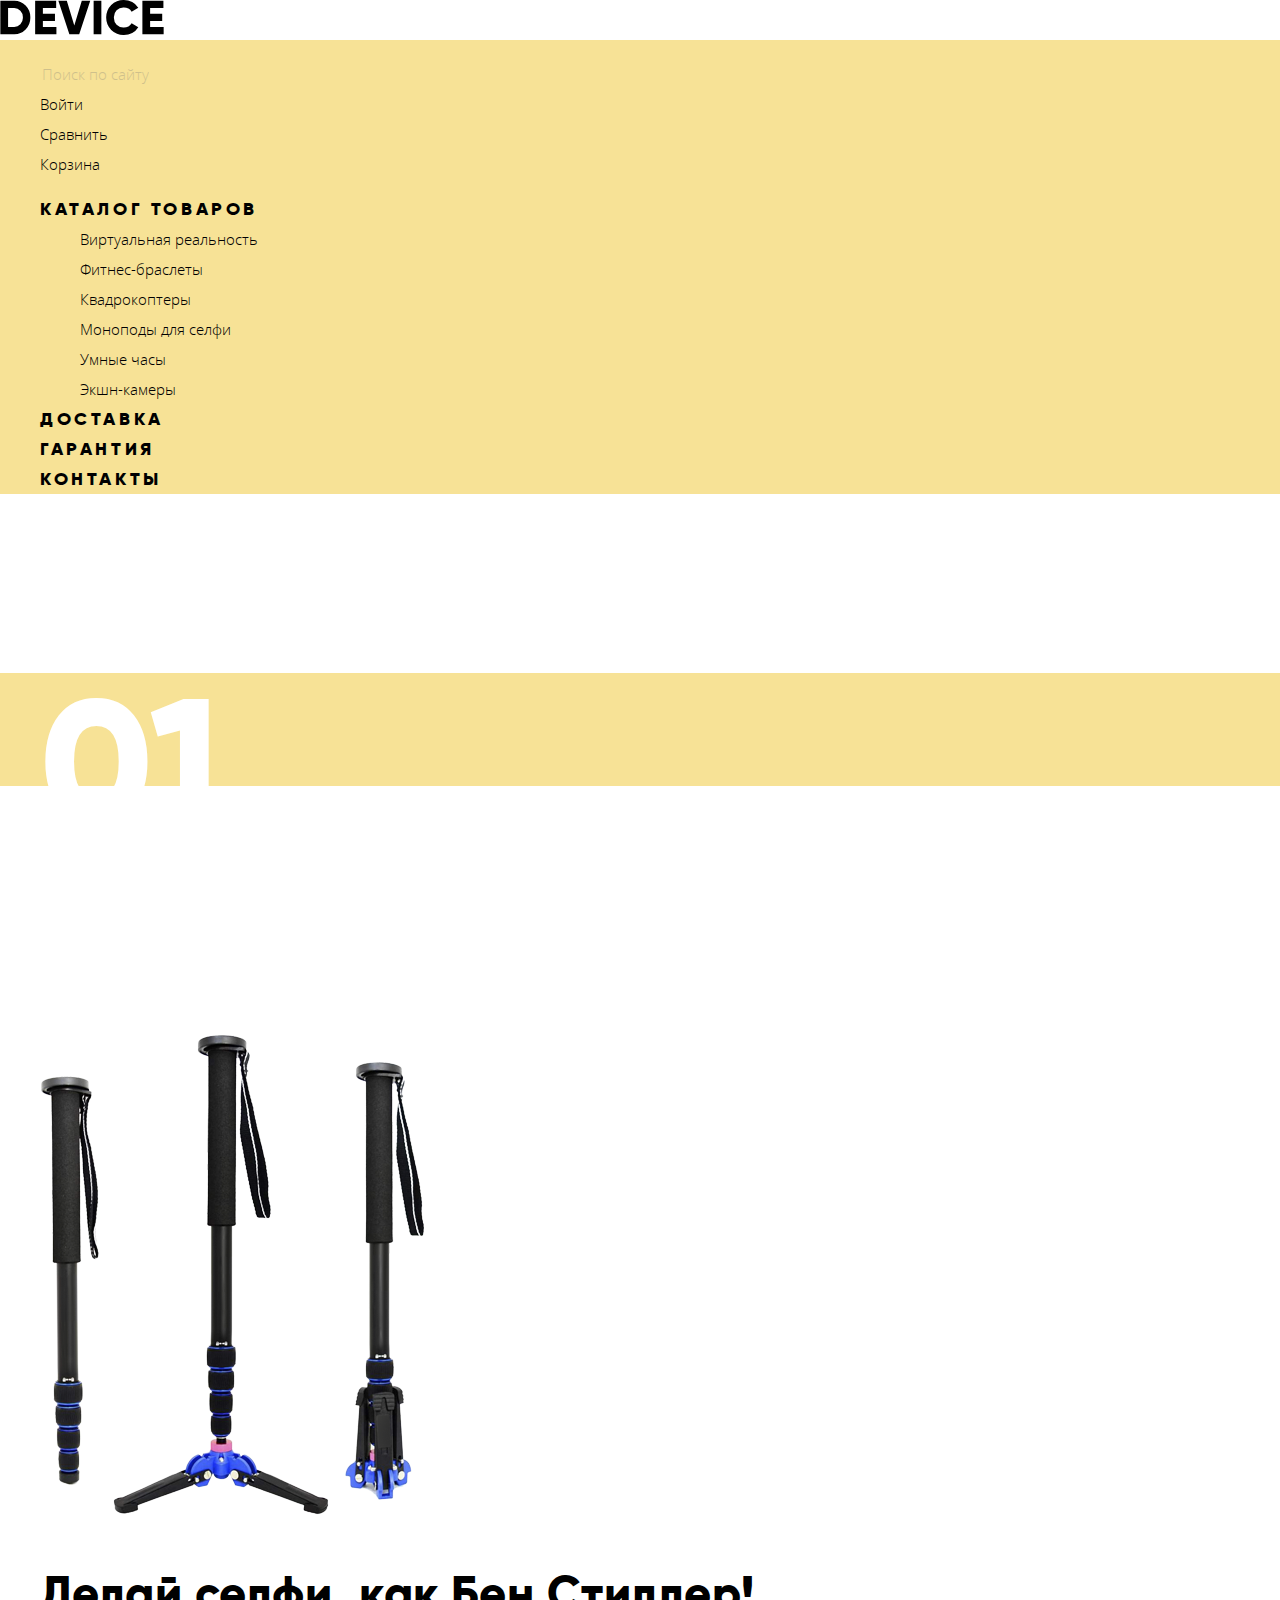
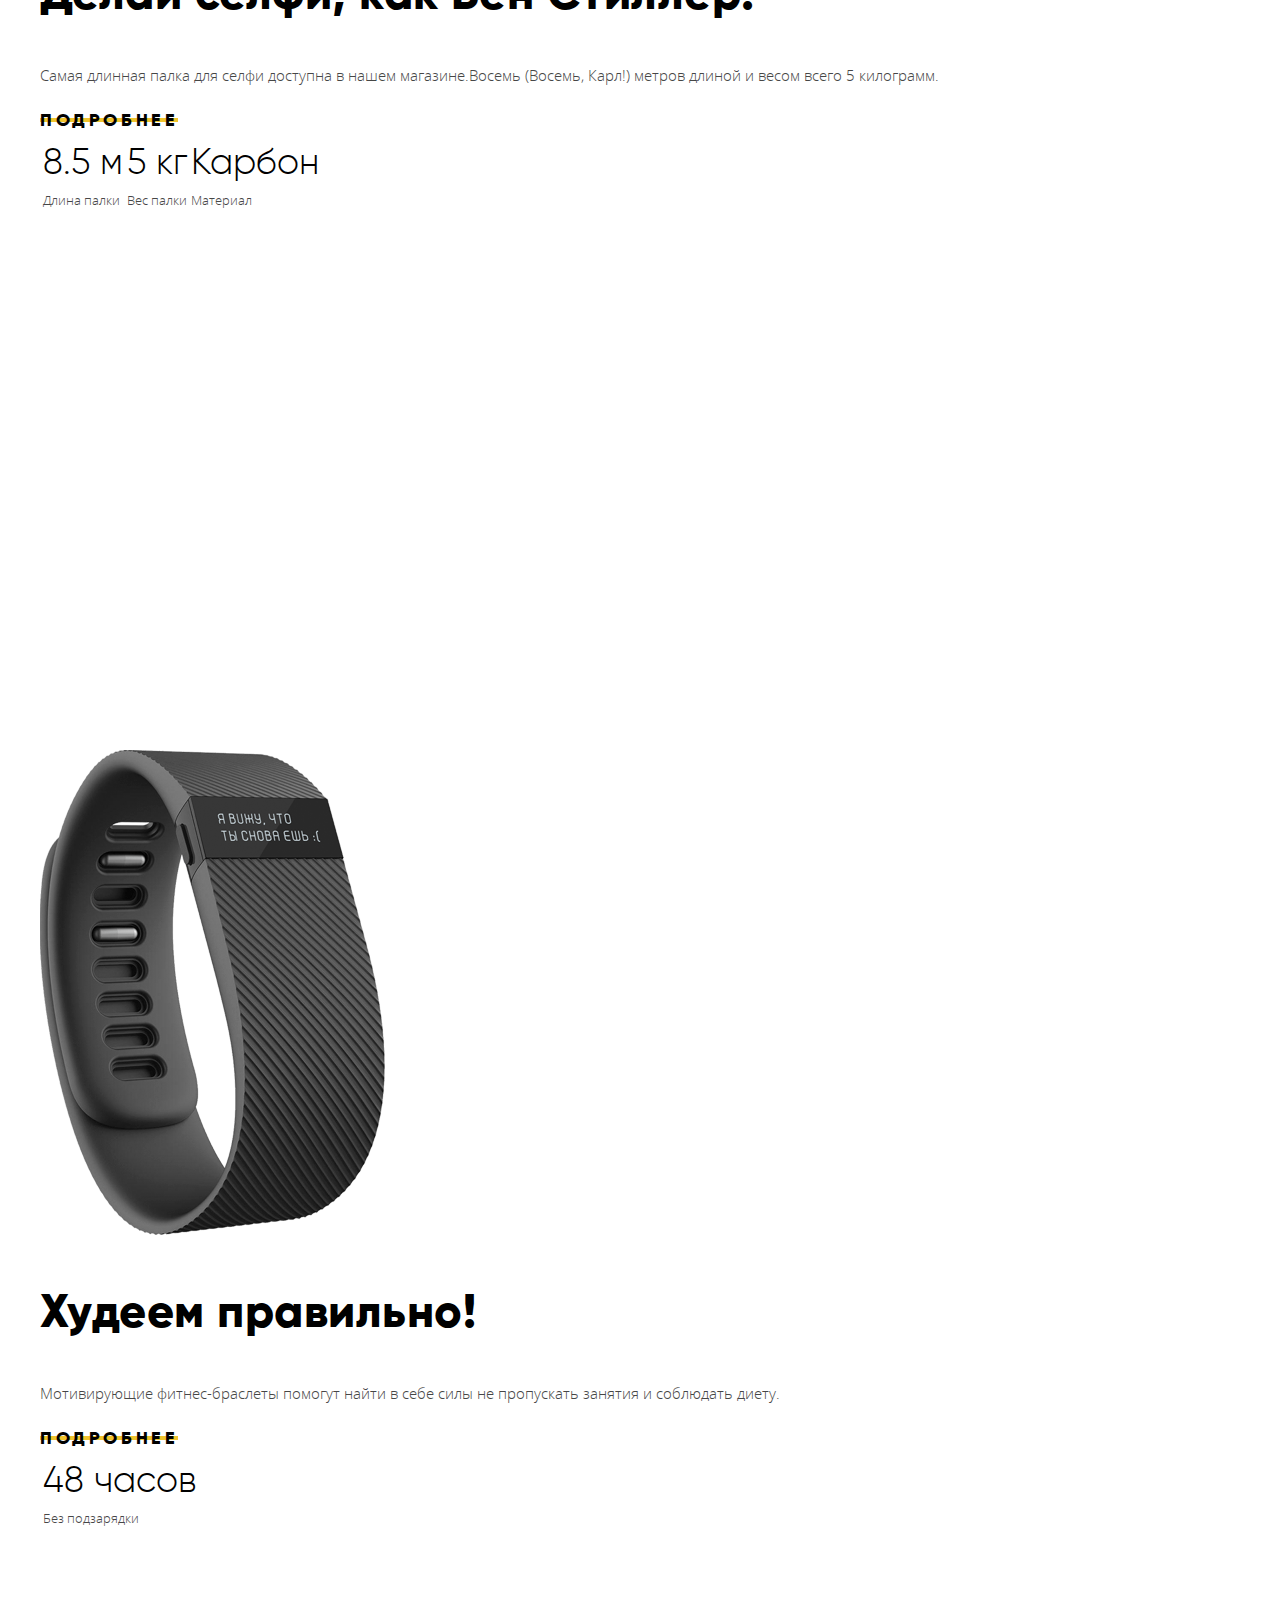
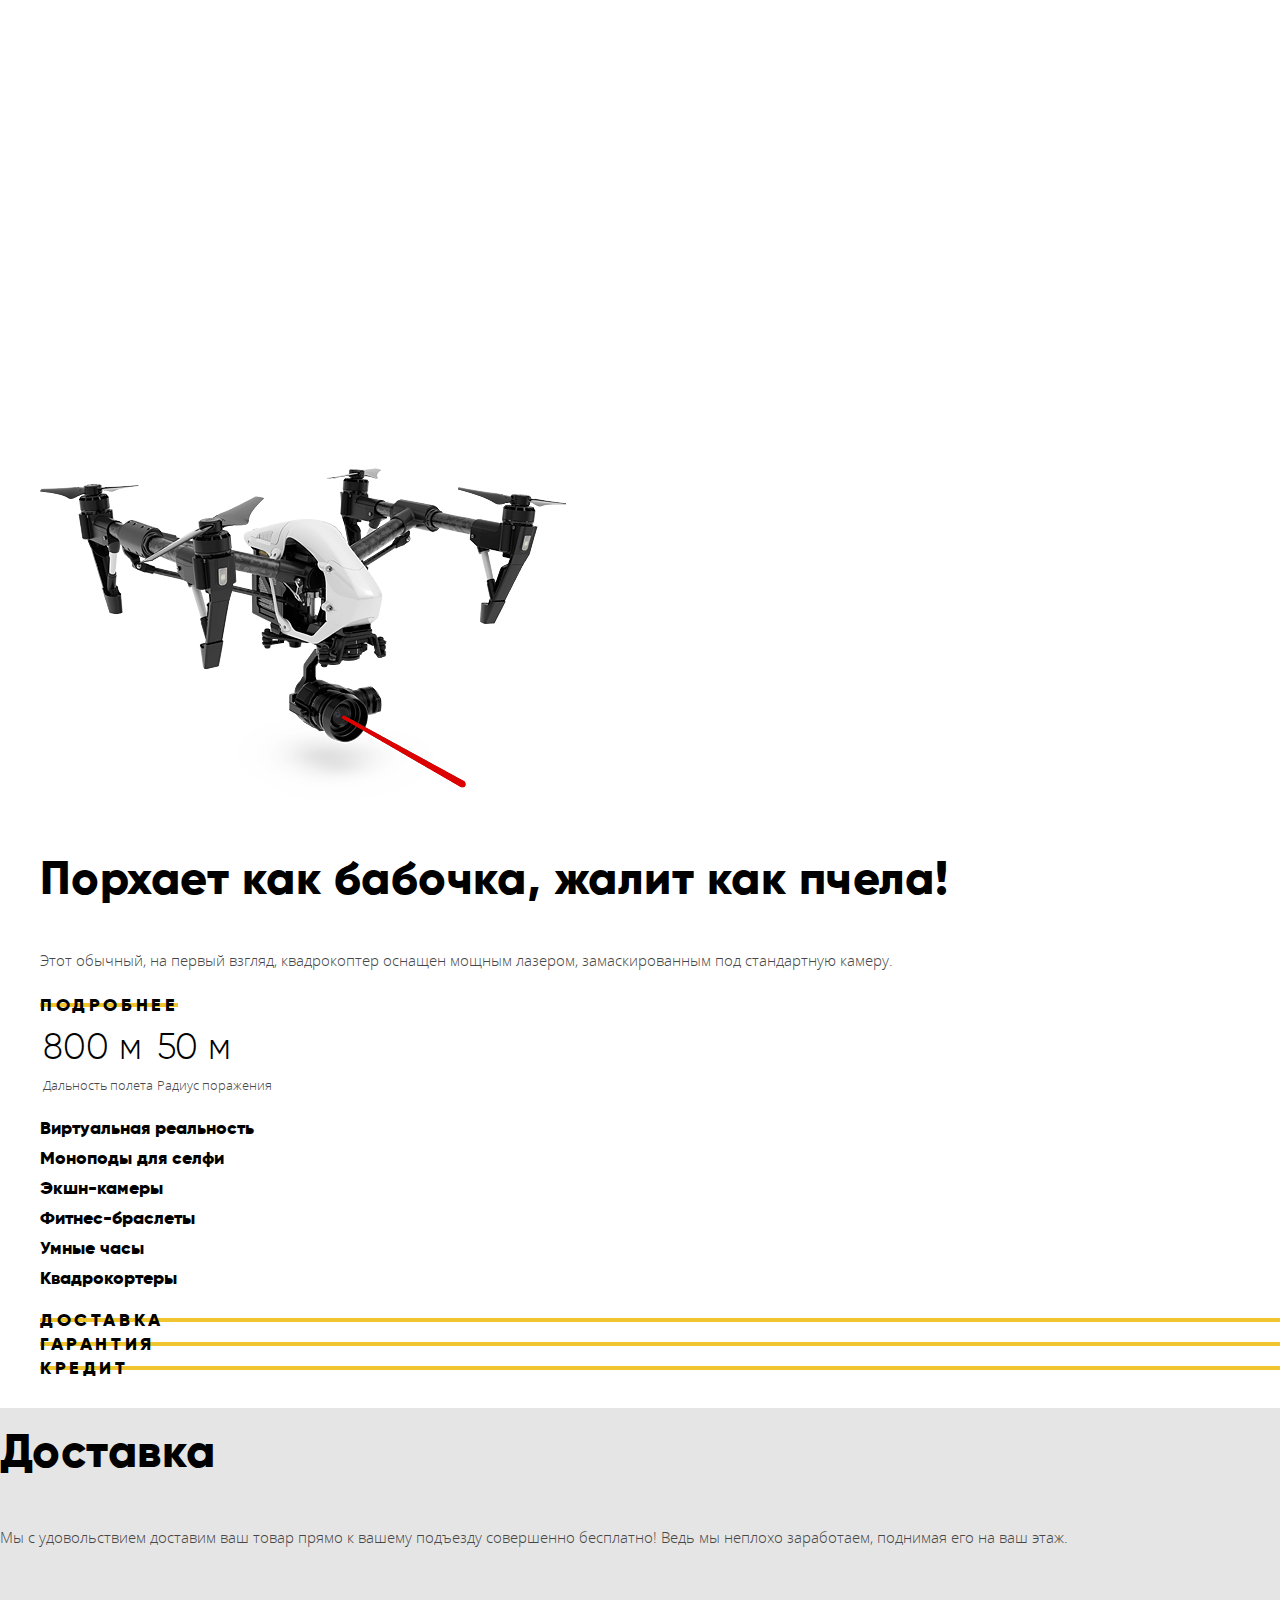
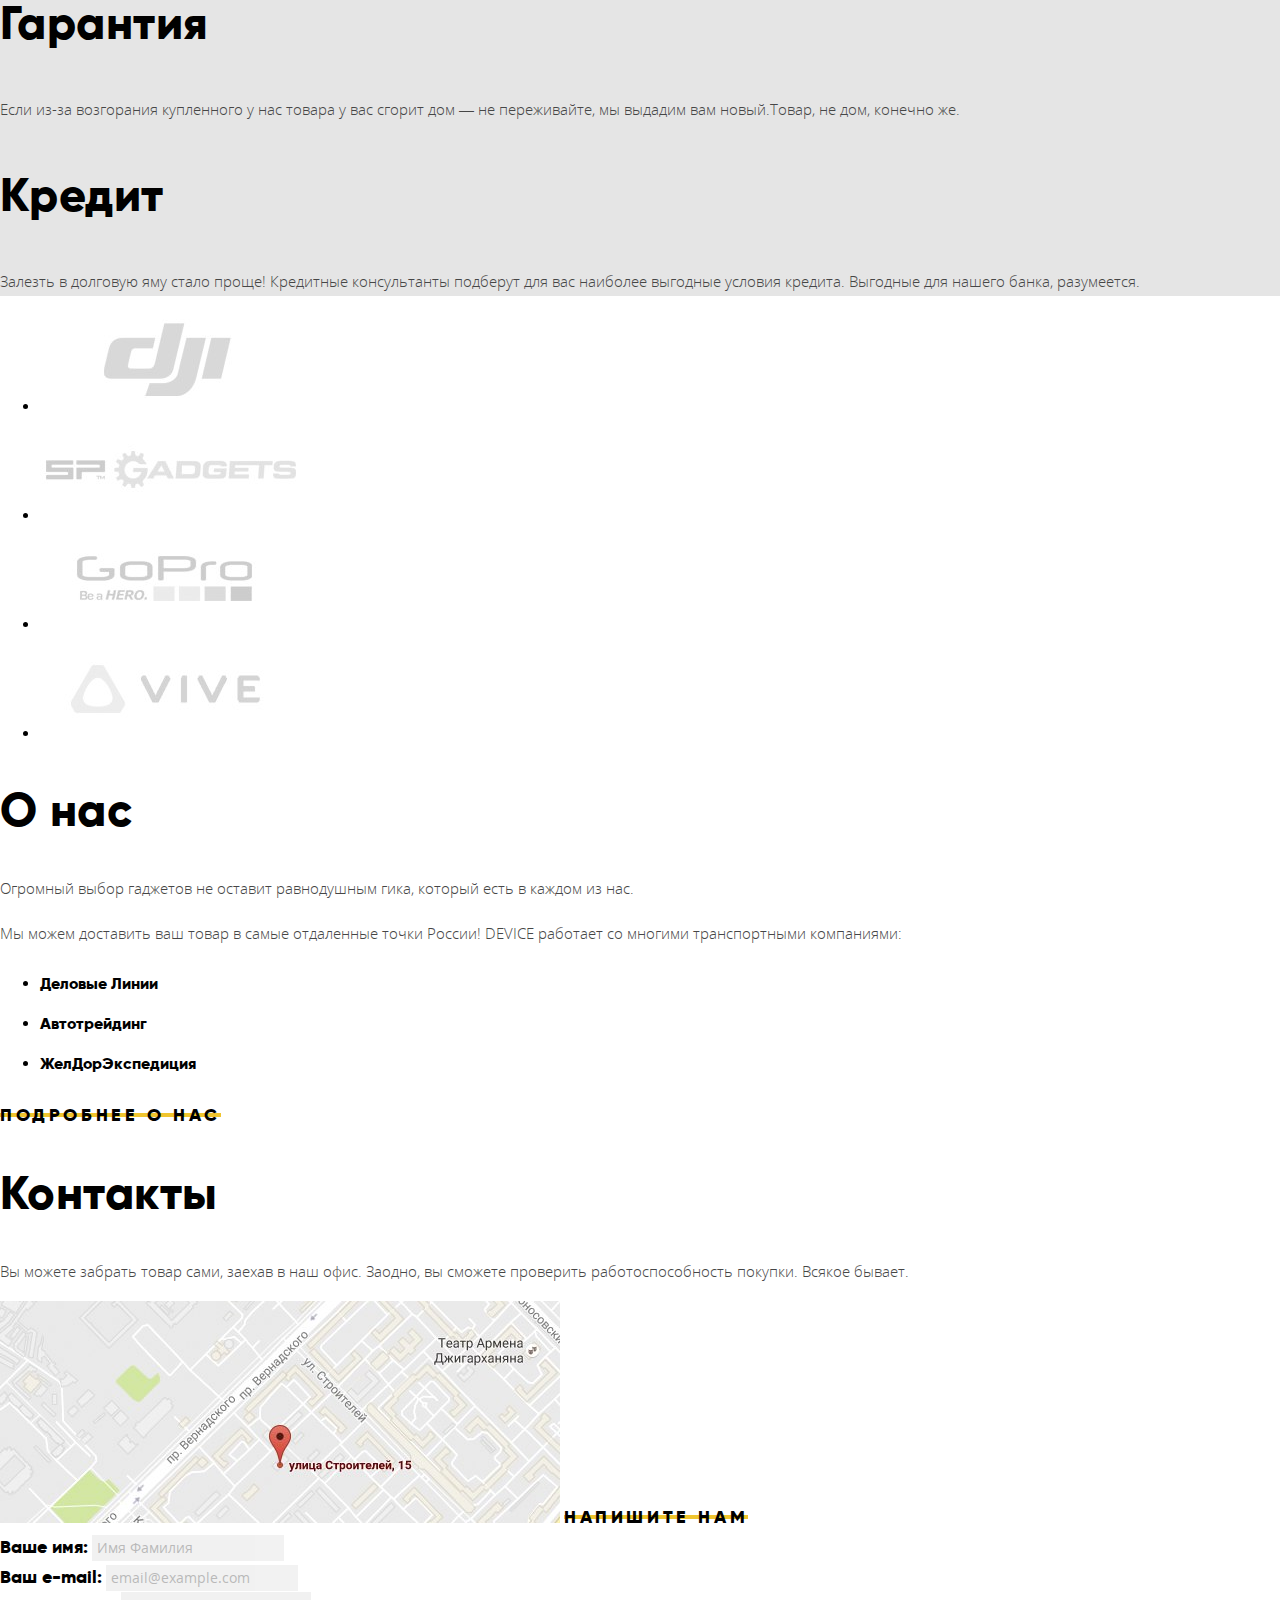
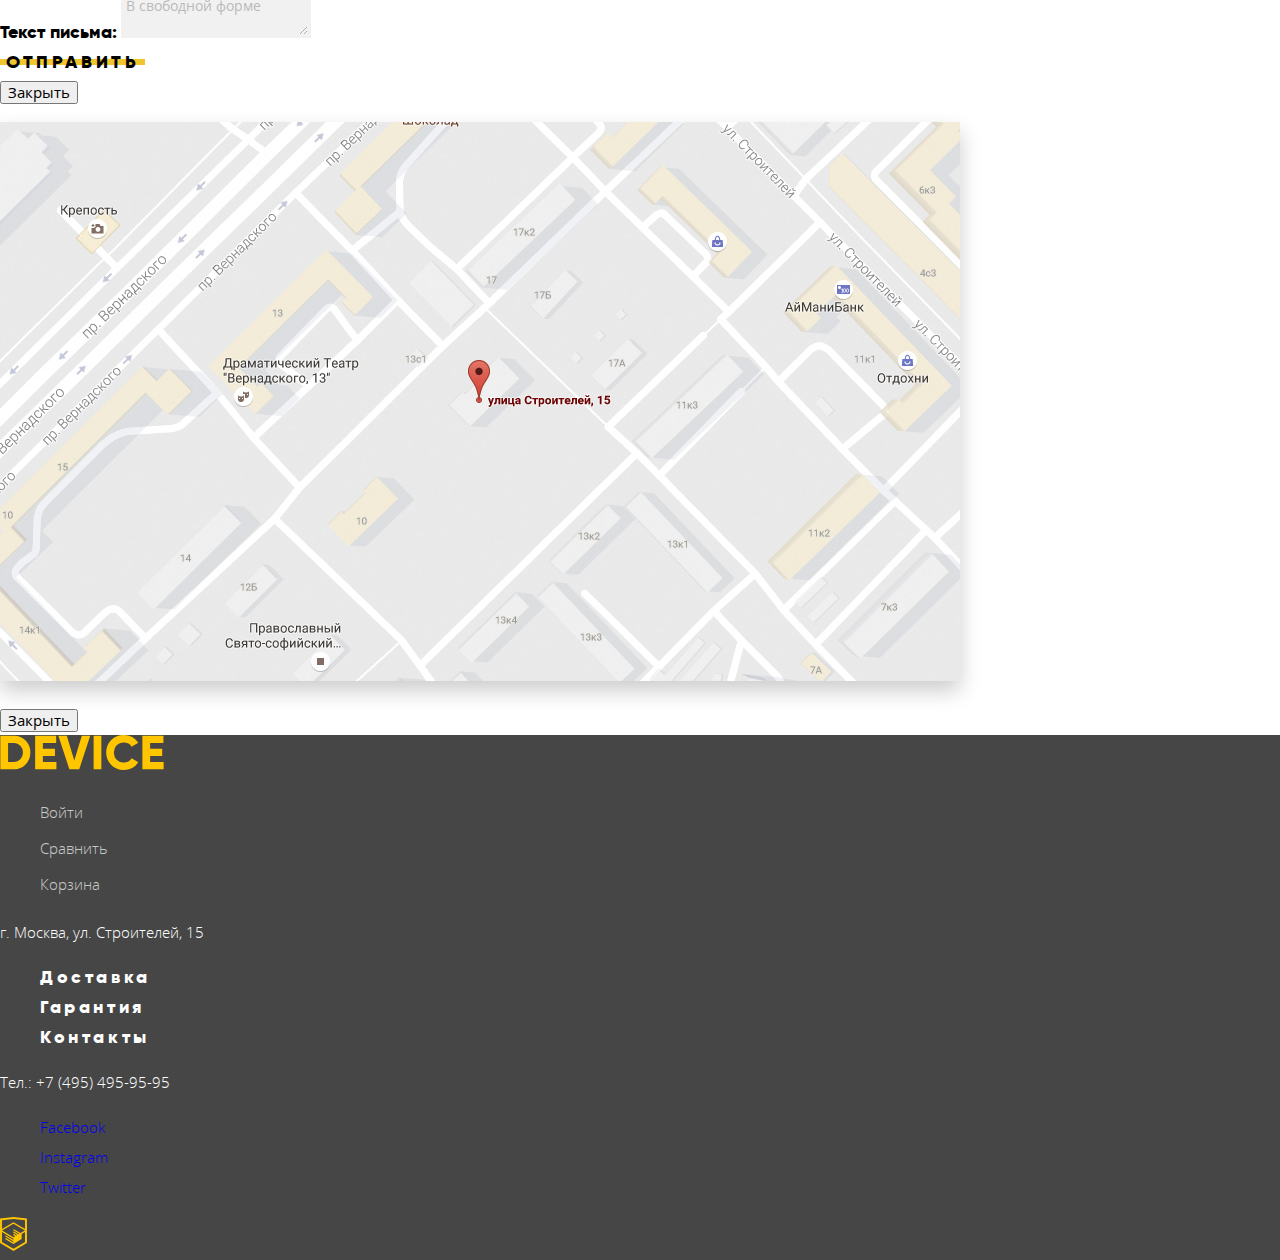
==== index.html @ 60977e80 "Задание 5. Выполнил базовую стилизацию внутренней страницы" ====
<!DOCTYPE html>
<html lang="ru">
<head>
	<meta charset="UTF-8">
	<title>HTML Academy: Девайс</title>
	<link rel="stylesheet" href="css/normalize.css">
	<link rel="stylesheet" href="css/style.css">
</head>
<body>
	<div class="container">
		<header class="main-header">
			<nav>
				<a class="logo-link">
					<svg class="logo" xmlns="http://www.w3.org/2000/svg" viewBox="0 0 164 35">
						<path d="m0.35 0.7v33.6h13.532a15.723 15.723 0 0 0 11.72-4.824 16.464 16.464 0 0 0 4.712-11.976 16.465 16.465 0 0 0-4.712-11.976 15.723 15.723 0 0 0-11.72-4.824zm7.733 26.208v-18.819h5.8a8.648 8.648 0 0 1 6.5 2.568 9.412 9.412 0 0 1 2.489 6.84 9.41 9.41 0 0 1-2.489 6.84 8.646 8.646 0 0 1-6.5 2.568h-5.8zm34.8-5.952h12.082v-7.3h-12.086v-5.567h13.291v-7.389h-21.024v33.6h21.265v-7.392h-13.532v-5.952zm36.343 13.344 11.019-33.6h-8.458l-7.491 24.72-7.491-24.72h-8.457l11.019 33.6zm14.4 0h7.733v-33.6h-7.733zm38.615-1.416a15.514 15.514 0 0 0 6.041-5.688l-6.67-3.84a7.488 7.488 0 0 1-3.165 3.024 9.874 9.874 0 0 1-4.664 1.1 9.594 9.594 0 0 1-7.177-2.736 9.907 9.907 0 0 1-2.682-7.248 9.908 9.908 0 0 1 2.682-7.248 9.594 9.594 0 0 1 7.177-2.736 9.914 9.914 0 0 1 4.64 1.08 7.6 7.6 0 0 1 3.189 3.048l6.67-3.84a15.881 15.881 0 0 0-6.09-5.688 17.419 17.419 0 0 0-8.409-2.088 17.12 17.12 0 0 0-17.592 17.472 17.12 17.12 0 0 0 17.589 17.476 17.519 17.519 0 0 0 8.458-2.088zm17.881-11.928h12.082v-7.3h-12.085v-5.567h13.29v-7.389h-21.022v33.6h21.264v-7.392h-13.532v-5.952z"/>
					</svg>
				</a>
				<ul class="second-menu">
					<li class="second-menu-item"><input type="search" placeholder="Поиск по сайту"></li>
					<li class="second-menu-item"><a href="#">Войти</a></li>
					<li class="second-menu-item"><a href="#">Сравнить</a></li>
					<li class="second-menu-item"><a href="#">Корзина</a></li>
				</ul>
				<ul class="main-menu">
					<li class="main-menu-item"><a>Каталог товаров</a>
						<ul class="main-menu-nested-list">
							<li><a href="#">Виртуальная реальность</a></li>
							<li><a href="#">Фитнес-браслеты</a></li>
							<li><a href="#">Квадрокоптеры</a></li>
							<li><a href="catalog.html">Моноподы для селфи</a></li>
							<li><a href="#">Умные часы</a></li>
							<li><a href="#">Экшн-камеры</a></li>
						</ul>
					</li>
					<li class="main-menu-item"><a href="#">Доставка</a></li>
					<li class="main-menu-item"><a href="#">Гарантия</a></li>
					<li class="main-menu-item"><a href="#">Контакты</a></li>
				</ul>
			</nav>
		</header>
	</div>
	<main>
		<div class="container">
			<h1 class="visually-hidden">Интернет магазин гаджетов</h1>
			<section class="slider">
				<ul class="slider-list">
					<li class="slide">
						<p class="slide-number">01</p>
						<img src="img/slider-1.png" alt="Палка для селфи" width="384" height="486">
						<div class="slide-content">
							<h2 class="title slide-title">Делай селфи, как Бен Стиллер!</h2>
							<p class="slide-desc">Самая длинная палка для селфи доступна в нашем магазине.Восемь (Восемь, Карл!) метров длиной и весом всего 5 килограмм.</p>
							<a href="#" class="btn"><span>Подробнее</span></a>
							<table class="slide-parameters">
								<tr>
									<td>8.5 м</td>
									<td>5 кг</td>
									<td>Карбон</td>
								</tr>
								<tr>
									<td>Длина палки</td>
									<td>Вес палки</td>
									<td>Материал</td>
								</tr>
							</table>
						</div>
					</li>
					<li class="slide">
						<p class="slide-number">02</p>
						<img src="img/slider-2.png" alt="Фитнес-браслет" width="345" height="485">
						<div class="slide-content">
							<h2 class="title slide-title">Худеем правильно!</h2>
							<p class="slide-desc">Мотивирующие фитнес-браслеты помогут найти в себе силы не пропускать занятия и соблюдать диету.</p>
							<a href="#" class="btn"><span>Подробнее</span></a>
							<table class="slide-parameters">
								<tr>
									<td>48 часов</td>
								</tr>
								<tr>
									<td>Без подзарядки</td>
								</tr>
							</table>
						</div>
					</li>
					<li class="slide">
						<p class="slide-number">03</p>
						<img src="img/slider-3.png" alt="Квадрокоптер" width="526" height="334">
						<div class="slide-content">
							<h2 class="title slide-title">Порхает как бабочка, жалит как пчела!</h2>
							<p class="slide-desc">Этот обычный, на первый взгляд, квадрокоптер оснащен мощным лазером, замаскированным под стандартную камеру.</p>
							<a href="#" class="btn"><span>Подробнее</span></a>
							<table class="slide-parameters">
								<tr>
									<td>800 м</td>
									<td>50 м</td>
								</tr>
								<tr>
									<td>Дальность полета</td>
									<td>Радиус поражения</td>
								</tr>
							</table>
						</div>
					</li>
				</ul>
			</section>
			<section class="category">
				<h2 class="visually-hidden">Категории товаров</h2>
				<ul class="category-list">
					<li class="category-item"><a href="#">Виртуальная реальность</a></li>
					<li class="category-item"><a href="#">Моноподы для селфи</a></li>
					<li class="category-item"><a href="#">Экшн-камеры</a></li>
					<li class="category-item"><a href="#">Фитнес-браслеты</a></li>
					<li class="category-item"><a href="#">Умные часы</a></li>
					<li class="category-item"><a href="#">Квадрокортеры</a></li>
				</ul>
			</section>
		</div>
		<section class="services">
			<div class="container">
				<h2 class="visually-hidden">Сервисы</h2>
				<ul class="services-list">
					<li class="services-item">Доставка</li>
					<li class="services-item">Гарантия</li>
					<li class="services-item">Кредит</li>
				</ul>
				<div>
					<h3 class="title">Доставка</h3>
					<p class="services-item-text">Мы с удовольствием доставим ваш товар прямо к вашему подъезду совершенно бесплатно! Ведь мы неплохо заработаем, поднимая его на ваш этаж.</p>
				</div>
				<div>
					<h3 class="title">Гарантия</h3>
					<p class="services-item-text">Если из-за возгорания купленного у нас товара у вас сгорит дом — не переживайте, мы выдадим вам новый.Товар, не дом, конечно же.</p>
				</div>
				<div>
					<h3 class="title">Кредит</h3>
					<p class="services-item-text">Залезть в долговую яму стало проще! Кредитные консультанты подберут для вас наиболее выгодные условия кредита. Выгодные для нашего банка, разумеется.</p>
				</div>
			</div>
		</section>
		<div class="container">
			<section class="partners">
				<h2 class="visually-hidden">Наши партнеры</h2>
				<ul class="partners-list">
					<li class="partners-item"><img src="img/partner-dji.jpg" alt="Партнер Dji" width="260" height="100"></li>
					<li class="partners-item"><img src="img/partner-sp_gadgets.jpg" alt="Партнер SP Gadgets" width="260" height="100"></li>
					<li class="partners-item"><img src="img/partner-go_pro.jpg" alt="Партнер GoPro" width="260" height="100"></li>
					<li class="partners-item"><img src="img/partner-vive.jpg" alt="Партнер Vive" width="260" height="100"></li>
				</ul>
			</section>
			<section class="about-us">
				<h2 class="title">О нас</h2>
				<p class="about-us-text">Огромный выбор гаджетов не оставит равнодушным гика, который есть в каждом из нас.</p>
				<p class="about-us-text">Мы можем доставить ваш товар в самые отдаленные точки России! DEVICE работает со многими транспортными компаниями:</p>
				<ul class="about-us-transport-company">
					<li>Деловые Линии</li>
					<li>Автотрейдинг</li>
					<li>ЖелДорЭкспедиция</li>
				</ul>
				<a href="#" class="btn">Подробнее о нас</a>
			</section>
			<section class="contacts">
				<h2 class="title">Контакты</h2>
				<p class="contacts-text">Вы можете забрать товар сами, заехав в наш офис. Заодно, вы сможете проверить работоспособность покупки. Всякое бывает.</p>
				<a href="#">
					<img src="img/map.jpg" width="560" height="222" alt="Офис компании по адресу город Москва, улица Строителей 15">
				</a>
				<a href="#" class="btn"><span>Напишите нам</span></a>
			</section>
		</div>
		<section class="popup">
			<h2 class="visually-hidden">Напишите нам</h2>
			<form action="https://echo.htmlacademy.ru" method="post">
				<div>
					<label for="user-name">Ваше имя:</label>
					<input type="text" id="user-name" name="user-name" placeholder="Имя Фамилия">
				</div>
				<div>
					<label for="user-email">Ваш e-mail:</label>
					<input type="email" id="user-email" name="user-email" placeholder="email@example.com">
				</div>
				<div>
					<label for="user-message">Текст письма:</label>
					<textarea id="user-message" name="user-message" placeholder="В свободной форме"></textarea>
				</div>
				<button type="submit" class="popup-submit btn"><span>Отправить</span></button>
			</form>
			<button type="button">Закрыть</button>
		</section>
		<section class="map-big">
			<h2 class="visually-hidden">Большая карта местоположения офиса</h2>
			<p>
				<img src="img/map-big.jpg" width="960" height="559" alt="Офис компании по адресу город Москва, улица Строителей 15">
			</p>
			<button type="button">Закрыть</button>
		</section>
	</main>
	<footer class="main-footer">
		<div class="container">
			<div>
				<a class="logo-link">
					<svg class="logo" xmlns="http://www.w3.org/2000/svg" viewBox="0 0 164 35">
						<path d="m0.35 0.7v33.6h13.532a15.723 15.723 0 0 0 11.72-4.824 16.464 16.464 0 0 0 4.712-11.976 16.465 16.465 0 0 0-4.712-11.976 15.723 15.723 0 0 0-11.72-4.824zm7.733 26.208v-18.819h5.8a8.648 8.648 0 0 1 6.5 2.568 9.412 9.412 0 0 1 2.489 6.84 9.41 9.41 0 0 1-2.489 6.84 8.646 8.646 0 0 1-6.5 2.568h-5.8zm34.8-5.952h12.082v-7.3h-12.086v-5.567h13.291v-7.389h-21.024v33.6h21.265v-7.392h-13.532v-5.952zm36.343 13.344 11.019-33.6h-8.458l-7.491 24.72-7.491-24.72h-8.457l11.019 33.6zm14.4 0h7.733v-33.6h-7.733zm38.615-1.416a15.514 15.514 0 0 0 6.041-5.688l-6.67-3.84a7.488 7.488 0 0 1-3.165 3.024 9.874 9.874 0 0 1-4.664 1.1 9.594 9.594 0 0 1-7.177-2.736 9.907 9.907 0 0 1-2.682-7.248 9.908 9.908 0 0 1 2.682-7.248 9.594 9.594 0 0 1 7.177-2.736 9.914 9.914 0 0 1 4.64 1.08 7.6 7.6 0 0 1 3.189 3.048l6.67-3.84a15.881 15.881 0 0 0-6.09-5.688 17.419 17.419 0 0 0-8.409-2.088 17.12 17.12 0 0 0-17.592 17.472 17.12 17.12 0 0 0 17.589 17.476 17.519 17.519 0 0 0 8.458-2.088zm17.881-11.928h12.082v-7.3h-12.085v-5.567h13.29v-7.389h-21.022v33.6h21.264v-7.392h-13.532v-5.952z"/>
					</svg>
				</a>
				<ul class="user-menu">
					<li class="user-menu-item"><a href="#">Войти</a></li>
					<li class="user-menu-item"><a href="#">Сравнить</a></li>
					<li class="user-menu-item"><a href="#">Корзина</a></li>
				</ul>
			</div>
			<div>
				<p class="adress">г. Москва, ул. Строителей, 15</p>
				<ul class="menu-list">
					<li class="menu-item"><a href="#">Доставка</a></li>
					<li class="menu-item"><a href="#">Гарантия</a></li>
					<li class="menu-item"><a href="#">Контакты</a></li>
				</ul>
				<p class="tel">Тел.: +7 (495) 495-95-95</p>	
			</div>
			<div>
				<div></div>
				<ul class="social-list">
					<li class="social-item"><a href="#">Facebook</a></li>
					<li class="social-item"><a href="#">Instagram</a></li>
					<li class="social-item"><a href="#">Twitter</a></li>
				</ul>
				<a href="https://htmlacademy.ru/intensive/htmlcss" class="logo-link">
					<img src="img/logo-html.svg" width="27" height="34" alt="Логотип HTML Academy">
				</a>
			</div>
		</div>
	</footer>
</body>
</html>
---- css/style.css ----
@font-face {
	font-family: "Open Sans";
	font-weight: 400;
	font-style: normal;
	src: url("../fonts/opensans.woff2") format("woff2"), url("../fonts/opensans.woff") format("woff");
}
@font-face {
	font-family: "Open Sans";
	font-weight: 300;
	font-style: normal;
	src: url("../fonts/opensanslight.woff2") format("woff2"), url("../fonts/opensanslight.woff") format("woff");
}
@font-face {
	font-family: "Gilroy";
	font-weight: 300;
	font-style: normal;
	src: url("../fonts/gilroylight.woff2") format("woff2"), url("../fonts/gilroylight.woff") format("woff");
}
@font-face {
	font-family: "Gilroy";
	font-weight: 800;
	font-style: normal;
	src: url("../fonts/gilroyextrabold.woff2") format("woff2"), url("../fonts/gilroyextrabold.woff") format("woff");
}
body {
	font-size: 15px;
	line-height: 30px;
	font-family: "Open Sans", "Arial", sans-serif;
	font-weight: 300;
	color: #000000;
	background-color: #ffffff; 
}
img {
	max-width: 100%;
}
a {
	text-decoration: none;
}
.visually-hidden {
	position: absolute;
	overflow: hidden;
	clip: rect(0 0 0 0);
	height: 1px;
	width: 1px;
	margin: -1px;
	padding: 0;
	border: 0;
}
.title {
	font-family: "Gilroy", "Arial", sans-serif;
	font-size: 47px;
	line-height: 48px;
	font-weight: 800;
	letter-spacing: 0.01em;
}
.logo {
	width: 164px;
	height: 35px;
}
.logo-link[href]:hover {
	opacity: 60%;
}
.logo-link[href]:active {
	opacity: 30%;
}
.btn {
	font-family: "Gilroy", "Arial", sans-serif;
	font-size: 18px;
	line-height: 24px;
	font-weight: 800;
	color: #000000;
	background-image: linear-gradient(to bottom, transparent 40%, #f0c52e 40%, #f0c52e 60%, transparent 60%);
	text-transform: uppercase;
	letter-spacing: 0.2em;
	transition: background 0.5s;
}
.btn:hover {
	background: #f0c52e;
}
.btn span:active {
	opacity: 30%;
}
.main-header {
	background-image: linear-gradient(to bottom, #ffffff 40px, #f7e296 40px);
}
.main-header ul {
	list-style: none;
}
.second-menu input[type="search"] {
	font-weight: 300;
	background-color: transparent; 
	border: 0;
	opacity: 30%;
}
.second-menu input[type="search"]:hover {
	opacity: 60%;
}
.second-menu input[type="search"]:focus {
	opacity: 100%;
}
.second-menu-item a{
	color: #000000;
}
.second-menu-item a:hover{
	opacity: 60%;
}
.second-menu-item a:active{
	opacity: 30%;
}
.second-menu-item-pale,
.user-menu-item-pale {
	opacity: 30%;
}
.main-menu-item > a {
	font-family: "Gilroy", "Arial", sans-serif;
	font-size: 18px;
	line-height: 24px;
	color: #000000;
	font-weight: 800;
	text-transform: uppercase;
	letter-spacing: 0.2em;
}
.main-menu-item > a:hover {
	opacity: 60%;
}
.main-menu-item > a:active {
	opacity: 30%;
}
.main-menu-nested-list a {
	color: #000000;
}
.main-menu-nested-list a[href]:hover {
	opacity: 60%;
}
.main-menu-nested-list a[href]:active {
	opacity: 30%;
}
.slider {
	background-image: linear-gradient(to bottom, #f7e296 113px, #ffffff 113px);
}
.slider-list {
	list-style: none;
}
.slide-number {
	font-family: "Gilroy", "Arial", sans-serif;
	font-size: 179px;
	line-height: 179px;
	font-weight: 800;
	color: #ffffff;
}
.slide-title {
	line-height: 56px;
}
.slide-desc {
	color: #464646;
}
.slide-parameters tr:first-child {
	font-family: "Gilroy", "Arial", sans-serif;
	font-size: 36px;
	line-height: 48px;
	font-weight: 300;
}
.slide-parameters tr:last-child {
	font-size: 13px;
	line-height: 20px;
	color: #464646;
}
.category-list {
	list-style: none;
}
.category-item a {
	font-family: "Gilroy", "Arial", sans-serif;
	font-size: 18px;
	line-height: 24px;
	font-weight: 800;
	color: #000000;
}
.category-item a:active {
	opacity: 30%;
}
.services {
	background-image: linear-gradient(to bottom, #ffffff 100px, #e5e5e5 100px);
}
.services-list {
	list-style: none;
}
.services-item {
	font-family: "Gilroy", "Arial", sans-serif;
	font-size: 18px;
	line-height: 24px;
	font-weight: 800;
	text-transform: uppercase;
	background-image: linear-gradient(to bottom, transparent 40%, #f0c52e 40%, #f0c52e 60%, transparent 60%);
	letter-spacing: 0.2em;
}
.services-item:hover {
	background: #f0c52e;
}
.services-item:active {
	color: #f7e184;
	background-color: #000000;
}
.services-item-text {
	color: #464646;
}
.about-us-text,
.contacts-text {
	color: #464646;
}
.about-us-transport-company {
	font-family: "Gilroy", "Arial", sans-serif;
	font-size: 16px;
	line-height: 40px;
	font-weight: 800;
}
.main-footer {
	background-color: #464646;
}
.main-footer svg {
	fill: #ffc600;
}
.user-menu {
	list-style: none;
}
.user-menu-item a {
	line-height: 36px;
	color: #ffffff;
	opacity: 70%;
}
.user-menu-item a:hover {
	opacity: 100%;
}
.user-menu-item a:active {
	opacity: 30%;
}
.adress {
	color: #ffffff;
}
.menu-list {
	list-style: none;
}
.menu-item a {
	font-family: "Gilroy", "Arial", sans-serif;
	font-size: 18px;
	line-height: 24px;
	font-weight: 800;
	color: #ffffff;
	letter-spacing: 0.2em;
}
.menu-item a:hover {
	opacity: 60%;
}
.menu-item a:active {
	opacity: 30%;
}
.main-footer .tel {
	color: #ffffff;
}
.social-list {
	list-style: none;
}
.popup label {
	font-family: "Gilroy", "Arial", sans-serif;
	font-size: 18px;
	line-height: 24px;
	font-weight: 800;
}
.popup input,
.popup textarea {
	font-size: 14px;
	line-height: 18px;
	font-weight: 400;
	background-color: #e5e5e5;
	border: 0;
	opacity: 50%;
	border: 3px solid transparent;
	outline: none;
}
.popup input:hover,
.popup textarea:hover {
	opacity: 80%;
}
.popup input:focus,
.popup textarea:focus {
	border: 3px solid #f7e296;
	background-color: transparent;
	opacity: 100%;
}
.popup-submit {
	border: 0;
	background-color: transparent;
}
.map-big img{
	box-shadow: 0 10px 20px 0 rgba(4, 6, 6, 0.2);
}
										/*---------- catalog.html ----------*/
.breadcrumbs {
	list-style: none;
}
.breadcrumbs a, 
.breadcrumbs-current {
	font-size: 14px;
	line-height: 24px;
	color: #000000;
	opacity: 30%;
}
.breadcrumbs a:hover {
	opacity: 60%;
}
.breadcrumbs a:active {
	opacity: 10%;
}
.filter-title {
	background-color: #dbdbdb;
}
.filter-title,
.sort-title {
	font-family: "Gilroy", "Arial", sans-serif;
	font-size: 16px;
	line-height: 24px;
	font-weight: 800;
	letter-spacing: 0.2em;
	text-transform: uppercase;
}
.filter-form {
	background-color: #efefef;
}
.filter-form legend {
	font-family: "Gilroy", "Arial", sans-serif;
	font-size: 18px;
	line-height: 24px;
	font-weight: 800;
	letter-spacing: 0.01em;
}
.price-values {
	font-family: "Gilroy", "Arial", sans-serif;
	font-size: 14px;
	line-height: 24px;
	font-weight: 300;
	opacity: 20%;
}
.property-list {
	list-style: none;
	font-size: 14px;
	line-height: 40px;
}
.property-list input:disabled + label {
	color: #a6a6a6;
}
.filter-btn {
	border: 0;
	background-color: transparent;
}
.sort {
	background-color: #ebebeb;
}
.sort-list {
	list-style: none;
}
.sort-list a {
	font-size: 14px;
	line-height: 18px;
	color: #000000;
	font-weight: 400;
	opacity: 30%;
}
.sort-list a[href]:hover {
	opacity: 60%;
}
.sort-list a[href]:active,
.sort-list-item-active a {
	opacity: 100%;
}
.product-list {
	list-style: none;
}
.product-name a {
	font-family: "Gilroy", "Arial", sans-serif;
	font-size: 18px;
	line-height: 24px;
	color: #000000;
	font-weight: 800;
}
.product-price {
	font-family: "Gilroy", "Arial", sans-serif;
	font-size: 16px;
	line-height: 24px;
	color: #464646;
}
.product-into-basket {
	border: 0;
	background-color: transparent;
}
.product-add {
	font-size: 13px;
	line-height: 36px;
	border: 0;
	background: none;
	opacity: 50%;
}
.product-add:hover {
	opacity: 100%;
}
.product-add:active {
	opacity: 20%;
}
.pagination {
	background-color: #ebebeb;
}
.pagination-list {
	list-style: none;
}
.pagination-btn {
	font-family: "Gilroy", "Arial", sans-serif;
	font-size: 16px;
	line-height: 24px;
	font-weight: 800;
	color: #000000;
	letter-spacing: 0.2em;
	text-transform: uppercase;
}
.pagination .prev:hover,
.pagination .next:hover {
	background-color: rgba(0, 0, 0, 0.2); 
}
.pagination-btn span:active {
	opacity: 30%;
}
.pagination-list a[href] {
	opacity: 30%;
}
.pagination-list a[href]:hover {
	opacity: 60%;
}
.pagination-list a[href]:active {
	opacity: 100%;
}
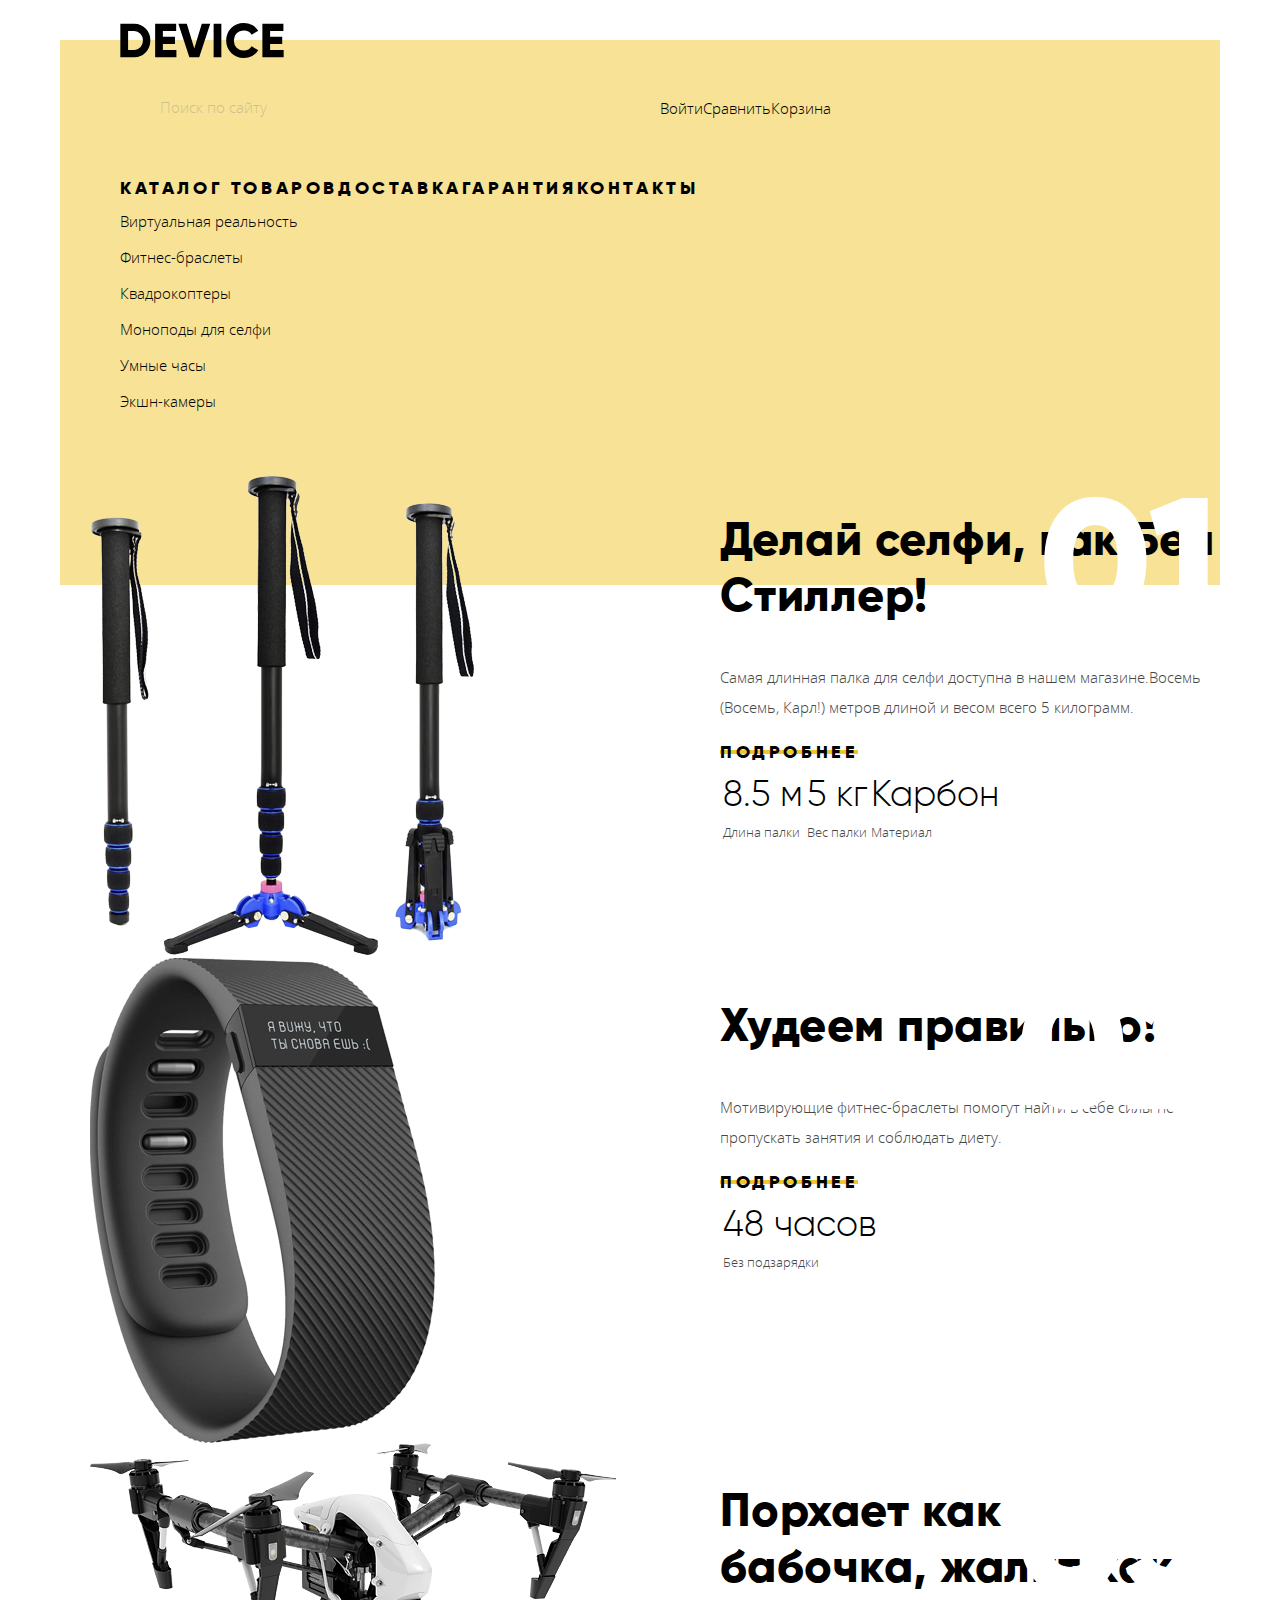
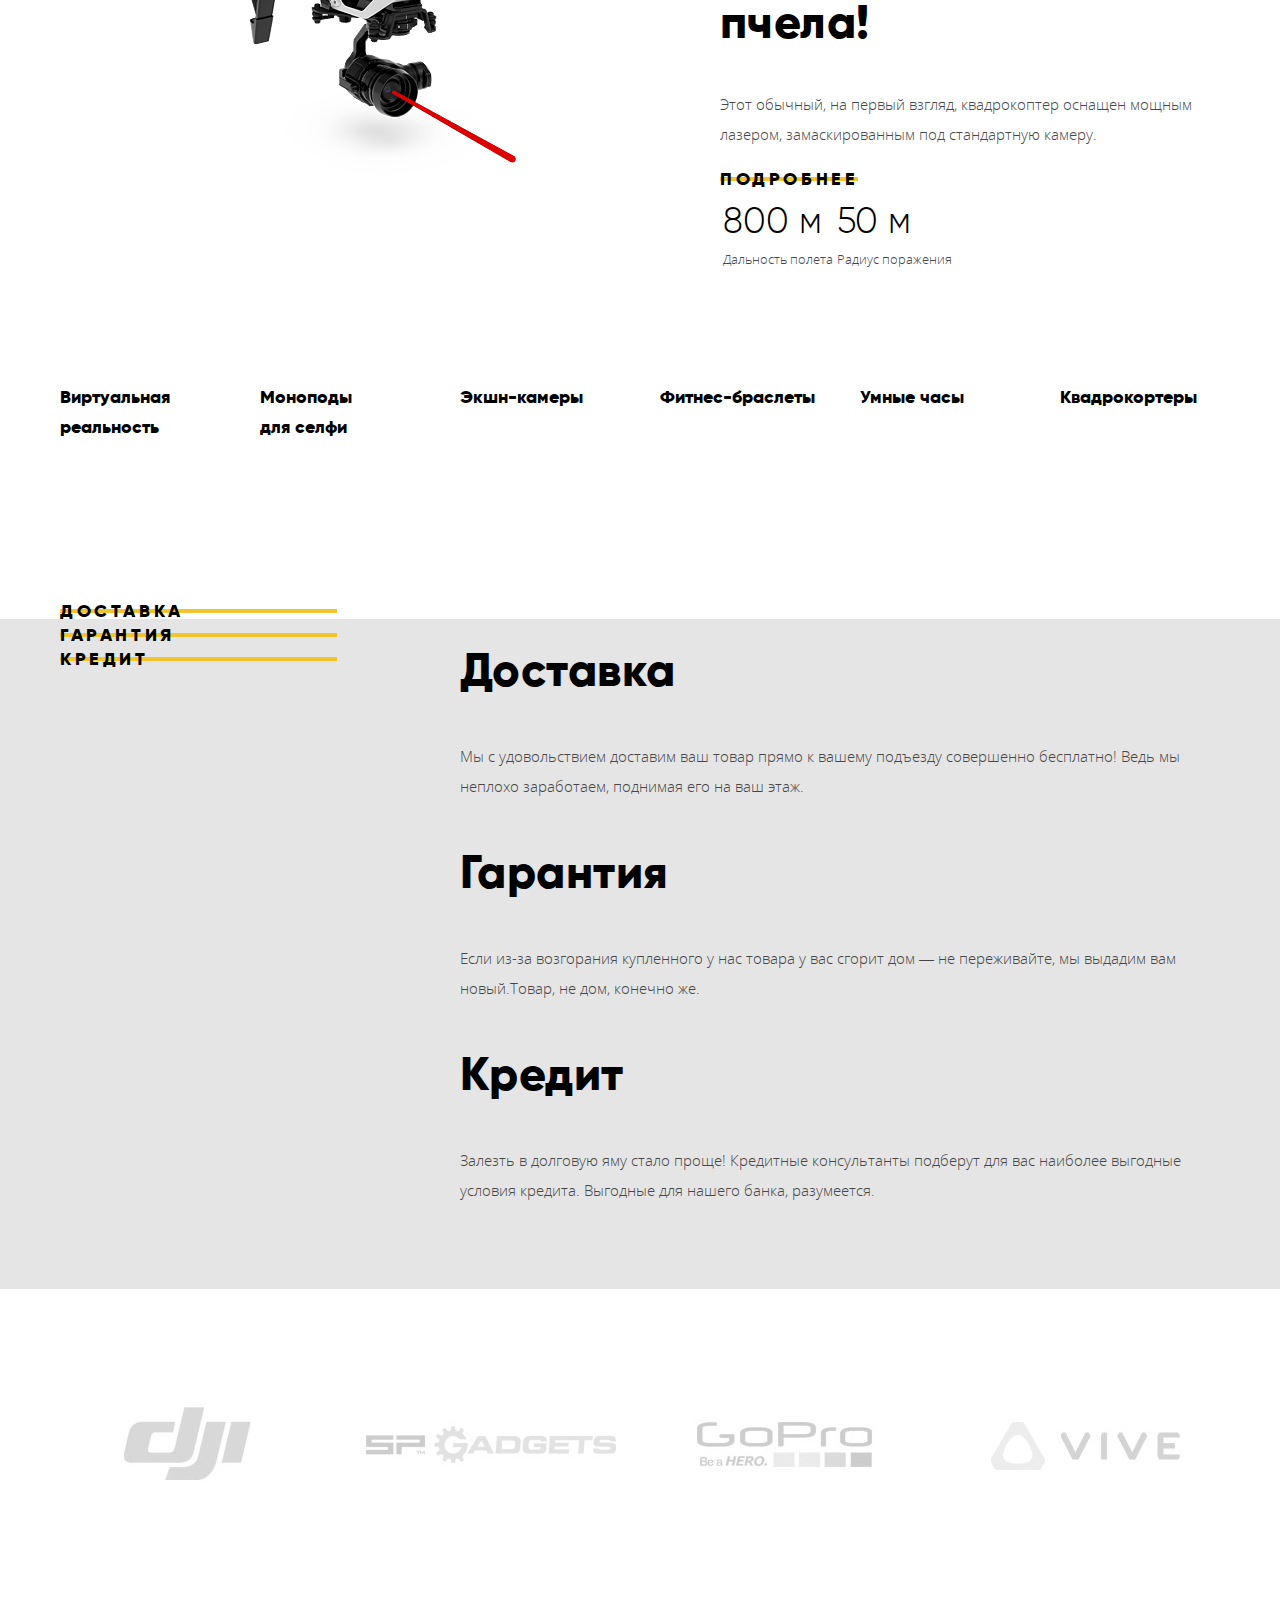
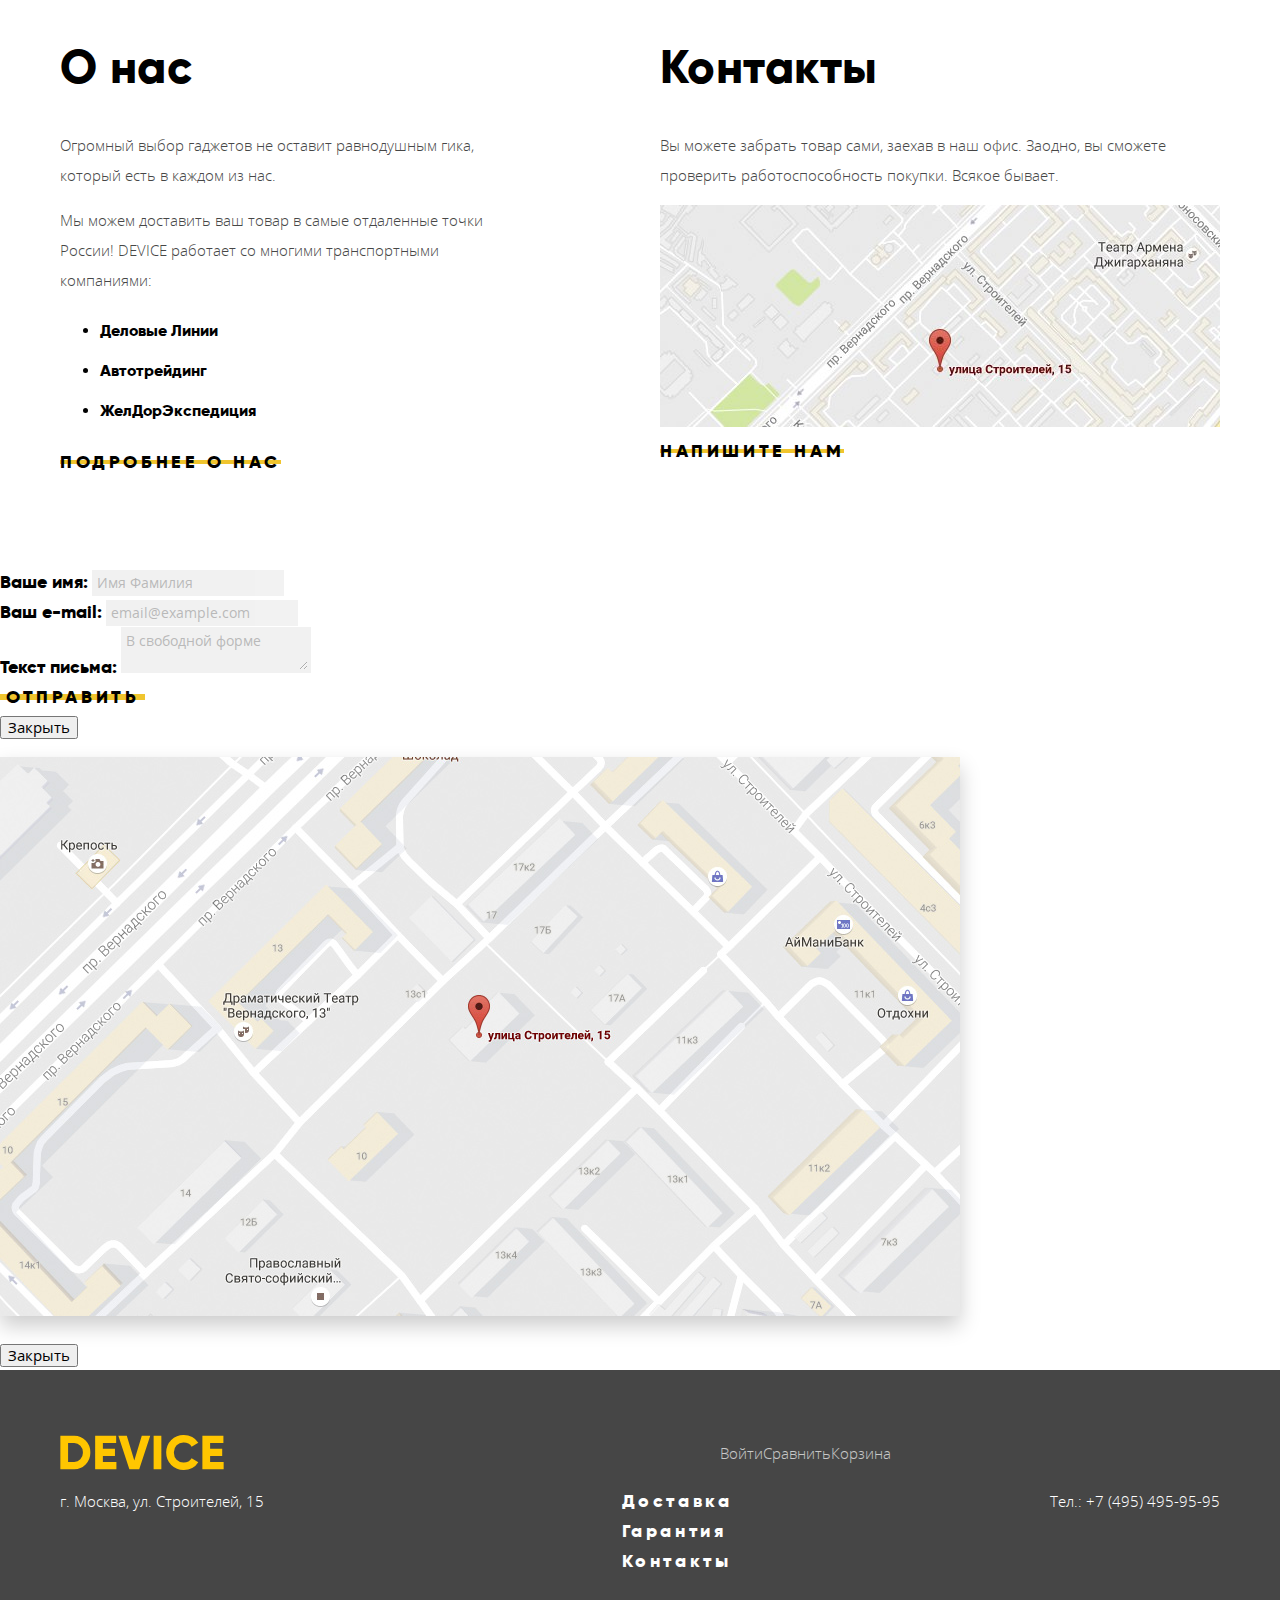
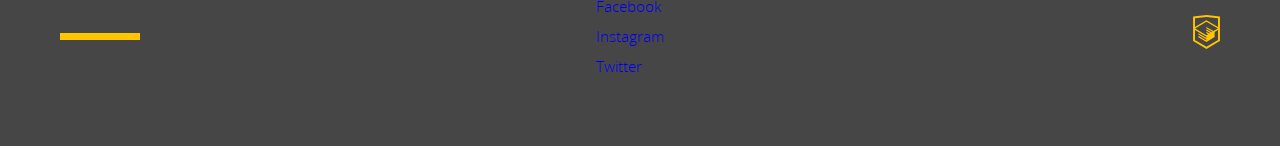
==== commit 0f87dd02: "Задание 6. Выполнил построение сеток" ====
--- a/index.html
+++ b/index.html
@@ -15,12 +15,14 @@
 						<path d="m0.35 0.7v33.6h13.532a15.723 15.723 0 0 0 11.72-4.824 16.464 16.464 0 0 0 4.712-11.976 16.465 16.465 0 0 0-4.712-11.976 15.723 15.723 0 0 0-11.72-4.824zm7.733 26.208v-18.819h5.8a8.648 8.648 0 0 1 6.5 2.568 9.412 9.412 0 0 1 2.489 6.84 9.41 9.41 0 0 1-2.489 6.84 8.646 8.646 0 0 1-6.5 2.568h-5.8zm34.8-5.952h12.082v-7.3h-12.086v-5.567h13.291v-7.389h-21.024v33.6h21.265v-7.392h-13.532v-5.952zm36.343 13.344 11.019-33.6h-8.458l-7.491 24.72-7.491-24.72h-8.457l11.019 33.6zm14.4 0h7.733v-33.6h-7.733zm38.615-1.416a15.514 15.514 0 0 0 6.041-5.688l-6.67-3.84a7.488 7.488 0 0 1-3.165 3.024 9.874 9.874 0 0 1-4.664 1.1 9.594 9.594 0 0 1-7.177-2.736 9.907 9.907 0 0 1-2.682-7.248 9.908 9.908 0 0 1 2.682-7.248 9.594 9.594 0 0 1 7.177-2.736 9.914 9.914 0 0 1 4.64 1.08 7.6 7.6 0 0 1 3.189 3.048l6.67-3.84a15.881 15.881 0 0 0-6.09-5.688 17.419 17.419 0 0 0-8.409-2.088 17.12 17.12 0 0 0-17.592 17.472 17.12 17.12 0 0 0 17.589 17.476 17.519 17.519 0 0 0 8.458-2.088zm17.881-11.928h12.082v-7.3h-12.085v-5.567h13.29v-7.389h-21.022v33.6h21.264v-7.392h-13.532v-5.952z"/>
 					</svg>
 				</a>
-				<ul class="second-menu">
-					<li class="second-menu-item"><input type="search" placeholder="Поиск по сайту"></li>
-					<li class="second-menu-item"><a href="#">Войти</a></li>
-					<li class="second-menu-item"><a href="#">Сравнить</a></li>
-					<li class="second-menu-item"><a href="#">Корзина</a></li>
-				</ul>
+				<div class="second-menu">
+					<input type="search" placeholder="Поиск по сайту">
+					<ul class="user-menu">
+						<li class="user-menu-item"><a href="#">Войти</a></li>
+						<li class="user-menu-item"><a href="#">Сравнить</a></li>
+						<li class="user-menu-item"><a href="#">Корзина</a></li>
+					</ul>
+				</div>
 				<ul class="main-menu">
 					<li class="main-menu-item"><a>Каталог товаров</a>
 						<ul class="main-menu-nested-list">
@@ -107,7 +109,7 @@
 				<h2 class="visually-hidden">Категории товаров</h2>
 				<ul class="category-list">
 					<li class="category-item"><a href="#">Виртуальная реальность</a></li>
-					<li class="category-item"><a href="#">Моноподы для селфи</a></li>
+					<li class="category-item"><a href="#">Моноподы <br>для селфи</a></li>
 					<li class="category-item"><a href="#">Экшн-камеры</a></li>
 					<li class="category-item"><a href="#">Фитнес-браслеты</a></li>
 					<li class="category-item"><a href="#">Умные часы</a></li>
@@ -123,17 +125,19 @@
 					<li class="services-item">Гарантия</li>
 					<li class="services-item">Кредит</li>
 				</ul>
-				<div>
-					<h3 class="title">Доставка</h3>
-					<p class="services-item-text">Мы с удовольствием доставим ваш товар прямо к вашему подъезду совершенно бесплатно! Ведь мы неплохо заработаем, поднимая его на ваш этаж.</p>
-				</div>
-				<div>
-					<h3 class="title">Гарантия</h3>
-					<p class="services-item-text">Если из-за возгорания купленного у нас товара у вас сгорит дом — не переживайте, мы выдадим вам новый.Товар, не дом, конечно же.</p>
-				</div>
-				<div>
-					<h3 class="title">Кредит</h3>
-					<p class="services-item-text">Залезть в долговую яму стало проще! Кредитные консультанты подберут для вас наиболее выгодные условия кредита. Выгодные для нашего банка, разумеется.</p>
+				<div class="services-desc">
+					<div>
+						<h3 class="title">Доставка</h3>
+						<p class="services-item-text">Мы с удовольствием доставим ваш товар прямо к вашему подъезду совершенно бесплатно! Ведь мы неплохо заработаем, поднимая его на ваш этаж.</p>
+					</div>
+					<div>
+						<h3 class="title">Гарантия</h3>
+						<p class="services-item-text">Если из-за возгорания купленного у нас товара у вас сгорит дом — не переживайте, мы выдадим вам новый.Товар, не дом, конечно же.</p>
+					</div>
+					<div>
+						<h3 class="title">Кредит</h3>
+						<p class="services-item-text">Залезть в долговую яму стало проще! Кредитные консультанты подберут для вас наиболее выгодные условия кредита. Выгодные для нашего банка, разумеется.</p>
+					</div>
 				</div>
 			</div>
 		</section>
@@ -147,25 +151,27 @@
 					<li class="partners-item"><img src="img/partner-vive.jpg" alt="Партнер Vive" width="260" height="100"></li>
 				</ul>
 			</section>
-			<section class="about-us">
-				<h2 class="title">О нас</h2>
-				<p class="about-us-text">Огромный выбор гаджетов не оставит равнодушным гика, который есть в каждом из нас.</p>
-				<p class="about-us-text">Мы можем доставить ваш товар в самые отдаленные точки России! DEVICE работает со многими транспортными компаниями:</p>
-				<ul class="about-us-transport-company">
-					<li>Деловые Линии</li>
-					<li>Автотрейдинг</li>
-					<li>ЖелДорЭкспедиция</li>
-				</ul>
-				<a href="#" class="btn">Подробнее о нас</a>
-			</section>
-			<section class="contacts">
-				<h2 class="title">Контакты</h2>
-				<p class="contacts-text">Вы можете забрать товар сами, заехав в наш офис. Заодно, вы сможете проверить работоспособность покупки. Всякое бывает.</p>
-				<a href="#">
-					<img src="img/map.jpg" width="560" height="222" alt="Офис компании по адресу город Москва, улица Строителей 15">
-				</a>
-				<a href="#" class="btn"><span>Напишите нам</span></a>
-			</section>
+			<div class="index-column">
+				<section class="about-us">
+					<h2 class="title">О нас</h2>
+					<p class="about-us-text">Огромный выбор гаджетов не оставит равнодушным гика, который есть в каждом из нас.</p>
+					<p class="about-us-text">Мы можем доставить ваш товар в самые отдаленные точки России! DEVICE работает со многими транспортными компаниями:</p>
+					<ul class="about-us-transport-company">
+						<li>Деловые Линии</li>
+						<li>Автотрейдинг</li>
+						<li>ЖелДорЭкспедиция</li>
+					</ul>
+					<a href="#" class="btn">Подробнее о нас</a>
+				</section>
+				<section class="contacts">
+					<h2 class="title">Контакты</h2>
+					<p class="contacts-text">Вы можете забрать товар сами, заехав в наш офис. Заодно, вы сможете проверить работоспособность покупки. Всякое бывает.</p>
+					<a href="#">
+						<img src="img/map.jpg" width="560" height="222" alt="Офис компании по адресу город Москва, улица Строителей 15">
+					</a>
+					<a href="#" class="btn"><span>Напишите нам</span></a>
+				</section>
+			</div>
 		</div>
 		<section class="popup">
 			<h2 class="visually-hidden">Напишите нам</h2>
@@ -196,19 +202,19 @@
 	</main>
 	<footer class="main-footer">
 		<div class="container">
-			<div>
+			<div class="main-footer-top">
 				<a class="logo-link">
 					<svg class="logo" xmlns="http://www.w3.org/2000/svg" viewBox="0 0 164 35">
 						<path d="m0.35 0.7v33.6h13.532a15.723 15.723 0 0 0 11.72-4.824 16.464 16.464 0 0 0 4.712-11.976 16.465 16.465 0 0 0-4.712-11.976 15.723 15.723 0 0 0-11.72-4.824zm7.733 26.208v-18.819h5.8a8.648 8.648 0 0 1 6.5 2.568 9.412 9.412 0 0 1 2.489 6.84 9.41 9.41 0 0 1-2.489 6.84 8.646 8.646 0 0 1-6.5 2.568h-5.8zm34.8-5.952h12.082v-7.3h-12.086v-5.567h13.291v-7.389h-21.024v33.6h21.265v-7.392h-13.532v-5.952zm36.343 13.344 11.019-33.6h-8.458l-7.491 24.72-7.491-24.72h-8.457l11.019 33.6zm14.4 0h7.733v-33.6h-7.733zm38.615-1.416a15.514 15.514 0 0 0 6.041-5.688l-6.67-3.84a7.488 7.488 0 0 1-3.165 3.024 9.874 9.874 0 0 1-4.664 1.1 9.594 9.594 0 0 1-7.177-2.736 9.907 9.907 0 0 1-2.682-7.248 9.908 9.908 0 0 1 2.682-7.248 9.594 9.594 0 0 1 7.177-2.736 9.914 9.914 0 0 1 4.64 1.08 7.6 7.6 0 0 1 3.189 3.048l6.67-3.84a15.881 15.881 0 0 0-6.09-5.688 17.419 17.419 0 0 0-8.409-2.088 17.12 17.12 0 0 0-17.592 17.472 17.12 17.12 0 0 0 17.589 17.476 17.519 17.519 0 0 0 8.458-2.088zm17.881-11.928h12.082v-7.3h-12.085v-5.567h13.29v-7.389h-21.022v33.6h21.264v-7.392h-13.532v-5.952z"/>
 					</svg>
 				</a>
 				<ul class="user-menu">
-					<li class="user-menu-item"><a href="#">Войти</a></li>
-					<li class="user-menu-item"><a href="#">Сравнить</a></li>
-					<li class="user-menu-item"><a href="#">Корзина</a></li>
-				</ul>
-			</div>
-			<div>
+					<li class="user-menu-item"><a href="#" class="user-menu-link">Войти</a></li>
+					<li class="user-menu-item"><a href="#" class="user-menu-link">Сравнить</a></li>
+					<li class="user-menu-item"><a href="#" class="user-menu-link">Корзина</a></li>
+				</ul>
+			</div>
+			<div class="main-footer-middle">
 				<p class="adress">г. Москва, ул. Строителей, 15</p>
 				<ul class="menu-list">
 					<li class="menu-item"><a href="#">Доставка</a></li>
@@ -217,14 +223,14 @@
 				</ul>
 				<p class="tel">Тел.: +7 (495) 495-95-95</p>	
 			</div>
-			<div>
-				<div></div>
+			<div class="main-footer-bottom">
+				<div class="main-footer-block"></div>
 				<ul class="social-list">
 					<li class="social-item"><a href="#">Facebook</a></li>
 					<li class="social-item"><a href="#">Instagram</a></li>
 					<li class="social-item"><a href="#">Twitter</a></li>
 				</ul>
-				<a href="https://htmlacademy.ru/intensive/htmlcss" class="logo-link">
+				<a href="https://htmlacademy.ru/intensive/htmlcss">
 					<img src="img/logo-html.svg" width="27" height="34" alt="Логотип HTML Academy">
 				</a>
 			</div>
--- a/css/style.css
+++ b/css/style.css
@@ -46,6 +46,11 @@
 	padding: 0;
 	border: 0;
 }
+.container {
+	width: 1160px;
+	padding: 0 20px;
+	margin: 0 auto;
+}
 .title {
 	font-family: "Gilroy", "Arial", sans-serif;
 	font-size: 47px;
@@ -56,6 +61,11 @@
 .logo {
 	width: 164px;
 	height: 35px;
+}
+.logo-link {
+	width: 164px;
+	height: 35px;
+	display: block;
 }
 .logo-link[href]:hover {
 	opacity: 60%;
@@ -82,15 +92,23 @@
 }
 .main-header {
 	background-image: linear-gradient(to bottom, #ffffff 40px, #f7e296 40px);
-}
-.main-header ul {
-	list-style: none;
+	padding: 23px 60px 53px 60px;
+}
+.main-header .logo-link {
+	margin-bottom: 35px;
+}
+.second-menu {
+	display: flex;
+	justify-content: space-between;
+	margin-bottom: 50px;
 }
 .second-menu input[type="search"] {
+	width: 340px;
 	font-weight: 300;
 	background-color: transparent; 
 	border: 0;
 	opacity: 30%;
+	padding-left: 40px;
 }
 .second-menu input[type="search"]:hover {
 	opacity: 60%;
@@ -98,18 +116,30 @@
 .second-menu input[type="search"]:focus {
 	opacity: 100%;
 }
-.second-menu-item a{
-	color: #000000;
-}
-.second-menu-item a:hover{
-	opacity: 60%;
-}
-.second-menu-item a:active{
-	opacity: 30%;
-}
-.second-menu-item-pale,
+.user-menu {
+	min-width: 500px;
+	list-style: none;
+	padding: 0;
+	margin: 0;
+	display: flex;
+}
+.user-menu-item a{
+	color: #000000;
+}
+.user-menu-item a:hover{
+	opacity: 60%;
+}
+.user-menu-item a:active{
+	opacity: 30%;
+}
 .user-menu-item-pale {
 	opacity: 30%;
+}
+.main-menu {
+	display: flex;
+	list-style: none;
+	padding: 0;
+	margin: 0;
 }
 .main-menu-item > a {
 	font-family: "Gilroy", "Arial", sans-serif;
@@ -126,8 +156,14 @@
 .main-menu-item > a:active {
 	opacity: 30%;
 }
+.main-menu-nested-list {
+	list-style: none;
+	padding: 0;
+	margin: 0;
+}
 .main-menu-nested-list a {
 	color: #000000;
+	line-height: 36px;
 }
 .main-menu-nested-list a[href]:hover {
 	opacity: 60%;
@@ -137,16 +173,34 @@
 }
 .slider {
 	background-image: linear-gradient(to bottom, #f7e296 113px, #ffffff 113px);
+	margin-bottom: 110px;
 }
 .slider-list {
 	list-style: none;
+	padding: 0;
+	margin: 0;
+}
+.slide {
+	display: flex;
+	justify-content: space-between;
+	position: relative;
 }
 .slide-number {
+	position: absolute;
+	top: 0;
+	right: 0;
 	font-family: "Gilroy", "Arial", sans-serif;
 	font-size: 179px;
 	line-height: 179px;
 	font-weight: 800;
 	color: #ffffff;
+	margin: 0;
+}
+.slide img {
+	margin-left: 30px;
+}
+.slide-content {
+	width: 500px;
 }
 .slide-title {
 	line-height: 56px;
@@ -165,8 +219,18 @@
 	line-height: 20px;
 	color: #464646;
 }
+.category {
+	margin-bottom: 77px;
+}
 .category-list {
-	list-style: none;
+	display: flex;
+	justify-content: space-between;
+	list-style: none;
+	margin: 0;
+	padding: 0;
+}
+.category-item {
+	width: 160px;
 }
 .category-item a {
 	font-family: "Gilroy", "Arial", sans-serif;
@@ -180,9 +244,18 @@
 }
 .services {
 	background-image: linear-gradient(to bottom, #ffffff 100px, #e5e5e5 100px);
+	padding: 80px 0 69px 0;
+	margin-bottom: 106px;
+}
+.services .container {
+	display: flex;
+	justify-content: space-between;
 }
 .services-list {
-	list-style: none;
+	width: 277px;
+	list-style: none;
+	margin: 0;
+	padding: 0;
 }
 .services-item {
 	font-family: "Gilroy", "Arial", sans-serif;
@@ -200,8 +273,32 @@
 	color: #f7e184;
 	background-color: #000000;
 }
+.services-desc {
+	width: 760px;
+}
 .services-item-text {
 	color: #464646;
+}
+.partners {
+	margin-bottom: 100px;
+}
+.partners-list {
+	display: flex;
+	justify-content: space-between;
+	list-style: none;
+	margin: 0;
+	padding: 0;
+}
+.index-column {
+	display: flex;
+	justify-content: space-between;
+	margin-bottom: 90px;
+}
+.about-us {
+	width: 470px;
+}
+.contacts {
+	width: 560px;
 }
 .about-us-text,
 .contacts-text {
@@ -214,24 +311,30 @@
 	font-weight: 800;
 }
 .main-footer {
+	padding: 65px 0;
 	background-color: #464646;
+}
+.main-footer-top {
+	display: flex;
+	justify-content: space-between;
 }
 .main-footer svg {
 	fill: #ffc600;
 }
-.user-menu {
-	list-style: none;
-}
-.user-menu-item a {
+.main-footer .user-menu-link {
 	line-height: 36px;
 	color: #ffffff;
 	opacity: 70%;
 }
-.user-menu-item a:hover {
+.main-footer .user-menu-link:hover {
 	opacity: 100%;
 }
-.user-menu-item a:active {
-	opacity: 30%;
+.main-footer .user-menu-link:active {
+	opacity: 30%;
+}
+.main-footer-middle {
+	display: flex;
+	justify-content: space-between;
 }
 .adress {
 	color: #ffffff;
@@ -256,8 +359,21 @@
 .main-footer .tel {
 	color: #ffffff;
 }
+.main-footer-bottom {
+	display: flex;
+	justify-content: space-between;
+	align-items: center;
+}
+.main-footer-block {
+	width: 80px;
+	height: 7px;
+	background-color: #ffc600;
+}
 .social-list {
-	list-style: none;
+	min-width: 141px;
+	list-style: none;
+	margin: 0;
+	padding: 0;
 }
 .popup label {
 	font-family: "Gilroy", "Arial", sans-serif;
@@ -294,8 +410,15 @@
 	box-shadow: 0 10px 20px 0 rgba(4, 6, 6, 0.2);
 }
 										/*---------- catalog.html ----------*/
+.inner-page h1 {
+	margin-left: 60px;
+}
 .breadcrumbs {
 	list-style: none;
+	margin: 0;
+	padding: 0;
+	margin-bottom: 45px;
+	margin-left: 60px;
 }
 .breadcrumbs a, 
 .breadcrumbs-current {
@@ -310,8 +433,25 @@
 .breadcrumbs a:active {
 	opacity: 10%;
 }
+.catalog-columns {
+	display: flex;
+}
+aside.filter {
+	display: flex;
+	flex-direction: column;
+	align-items: flex-end; 
+	width: 32.5%;
+	background-color: #efefef;
+}
+.filter-title-wrapper {
+	display: flex;
+	justify-content: flex-end;
+	width: 100%;
+	background-color: #dbdbdb;
+	padding-right: 68px;
+}
 .filter-title {
-	background-color: #dbdbdb;
+	width: 201px;
 }
 .filter-title,
 .sort-title {
@@ -323,7 +463,14 @@
 	text-transform: uppercase;
 }
 .filter-form {
-	background-color: #efefef;
+	width: 201px;
+	padding-top: 69px;
+	padding-right: 68px;
+}
+.filter-form fieldset {
+	border: 0;
+	margin: 0;
+	padding: 0;
 }
 .filter-form legend {
 	font-family: "Gilroy", "Arial", sans-serif;
@@ -331,6 +478,9 @@
 	line-height: 24px;
 	font-weight: 800;
 	letter-spacing: 0.01em;
+}
+.filter-form .filter-price {
+	margin-bottom: 34px;
 }
 .price-values {
 	font-family: "Gilroy", "Arial", sans-serif;
@@ -339,23 +489,43 @@
 	font-weight: 300;
 	opacity: 20%;
 }
+.filter-form .filter-color {
+	margin-bottom: 41px;
+}
 .property-list {
 	list-style: none;
+	margin: 0;
+	padding: 0;
 	font-size: 14px;
 	line-height: 40px;
 }
 .property-list input:disabled + label {
 	color: #a6a6a6;
 }
+.filter-form .filter-bluetooth {
+	margin-bottom: 50px;
+}
 .filter-btn {
 	border: 0;
 	background-color: transparent;
 }
+.catalog {
+	width: 67.5%;
+}
 .sort {
+	padding-left: 72px;
 	background-color: #ebebeb;
 }
+.sort-wrapper {
+	width: 760px;
+}
+.sort-title {
+	margin: 0;
+}
 .sort-list {
 	list-style: none;
+	margin: 0;
+	padding: 0;
 }
 .sort-list a {
 	font-size: 14px;
@@ -371,8 +541,28 @@
 .sort-list-item-active a {
 	opacity: 100%;
 }
+.catalog-container {
+	width: 760px;
+	padding-top: 69px;
+	padding-left: 72px;
+	padding-bottom: 77px;
+}
 .product-list {
-	list-style: none;
+	display: flex;
+	flex-wrap: wrap;
+	list-style: none;
+	margin: 0;
+	padding: 0;
+}
+.product-item {
+	margin-right: 40px;
+	margin-bottom: 65px;
+}
+.product-item:nth-child(2n) {
+	margin-right: 0;
+}
+.product-name {
+	margin: 0;
 }
 .product-name a {
 	font-family: "Gilroy", "Arial", sans-serif;
@@ -423,7 +613,7 @@
 .pagination .next:hover {
 	background-color: rgba(0, 0, 0, 0.2); 
 }
-.pagination-btn span:active {
+.pagination-btn:active span {
 	opacity: 30%;
 }
 .pagination-list a[href] {
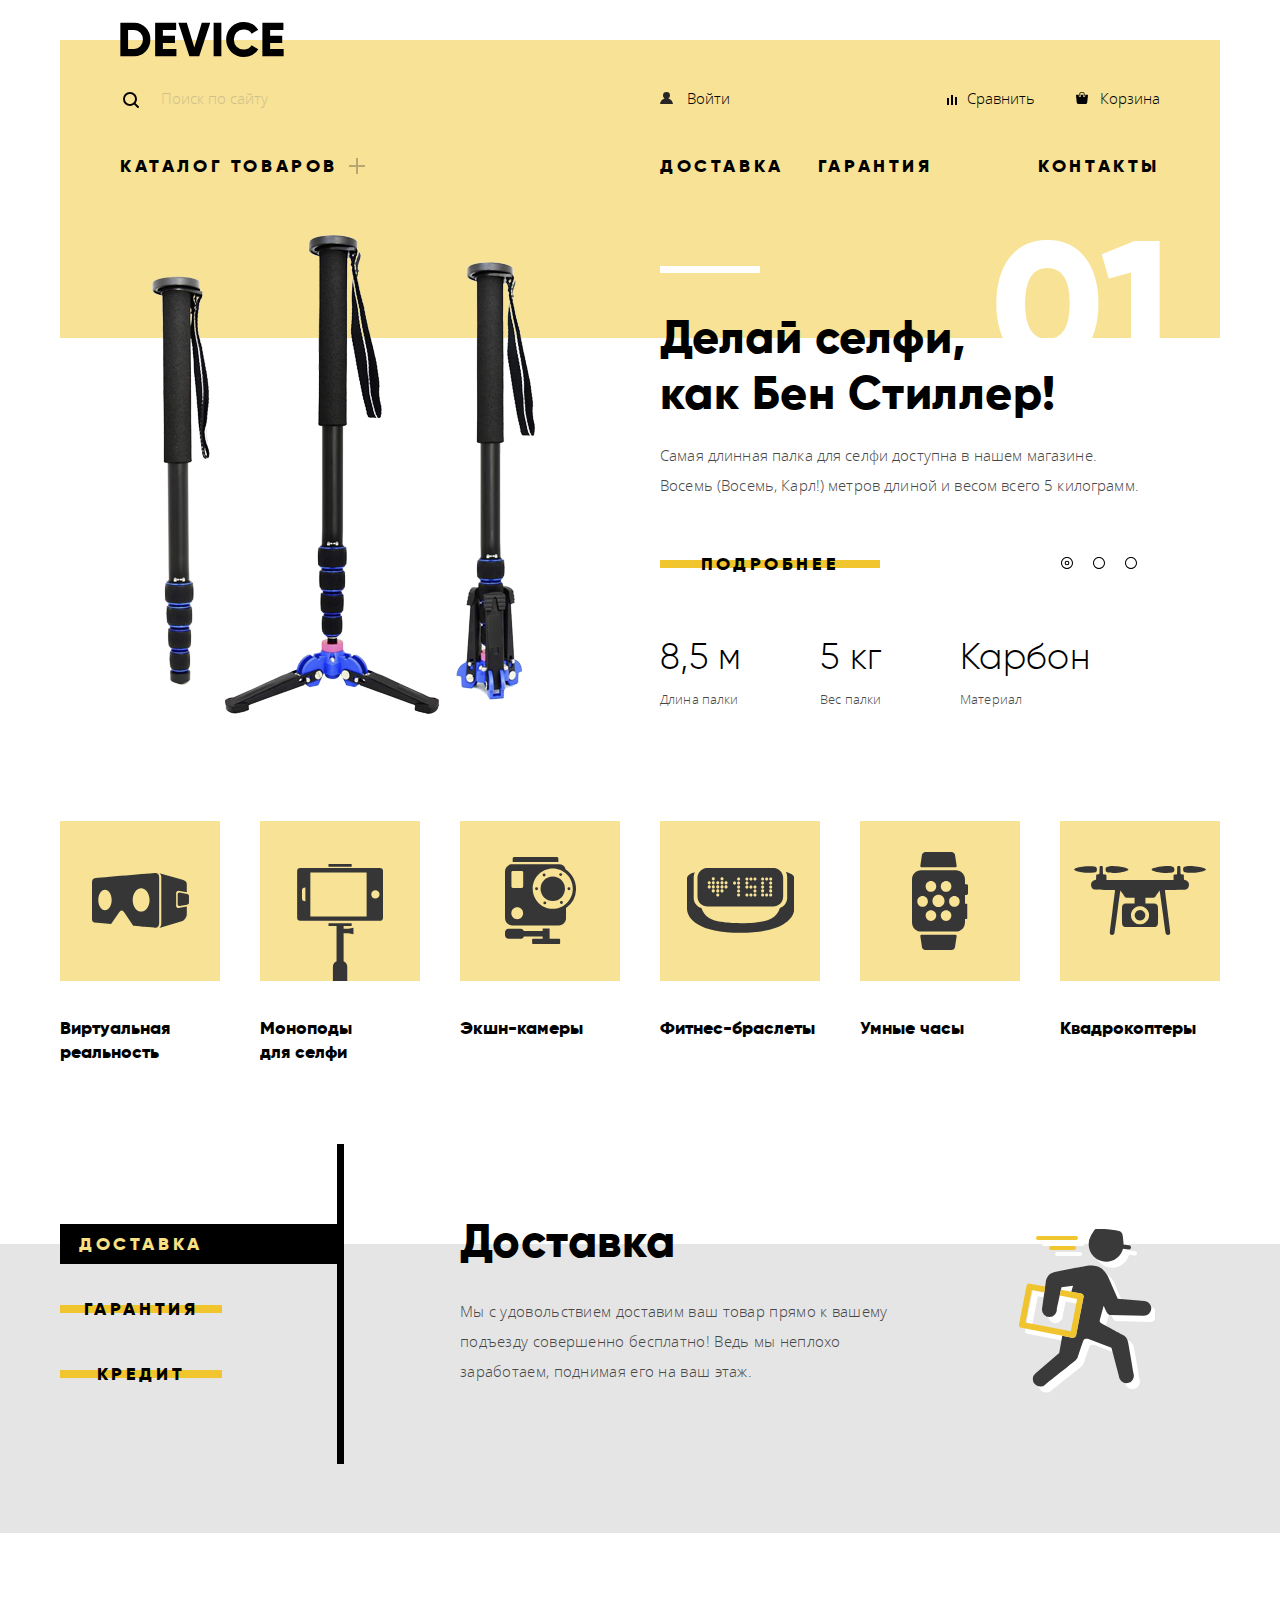
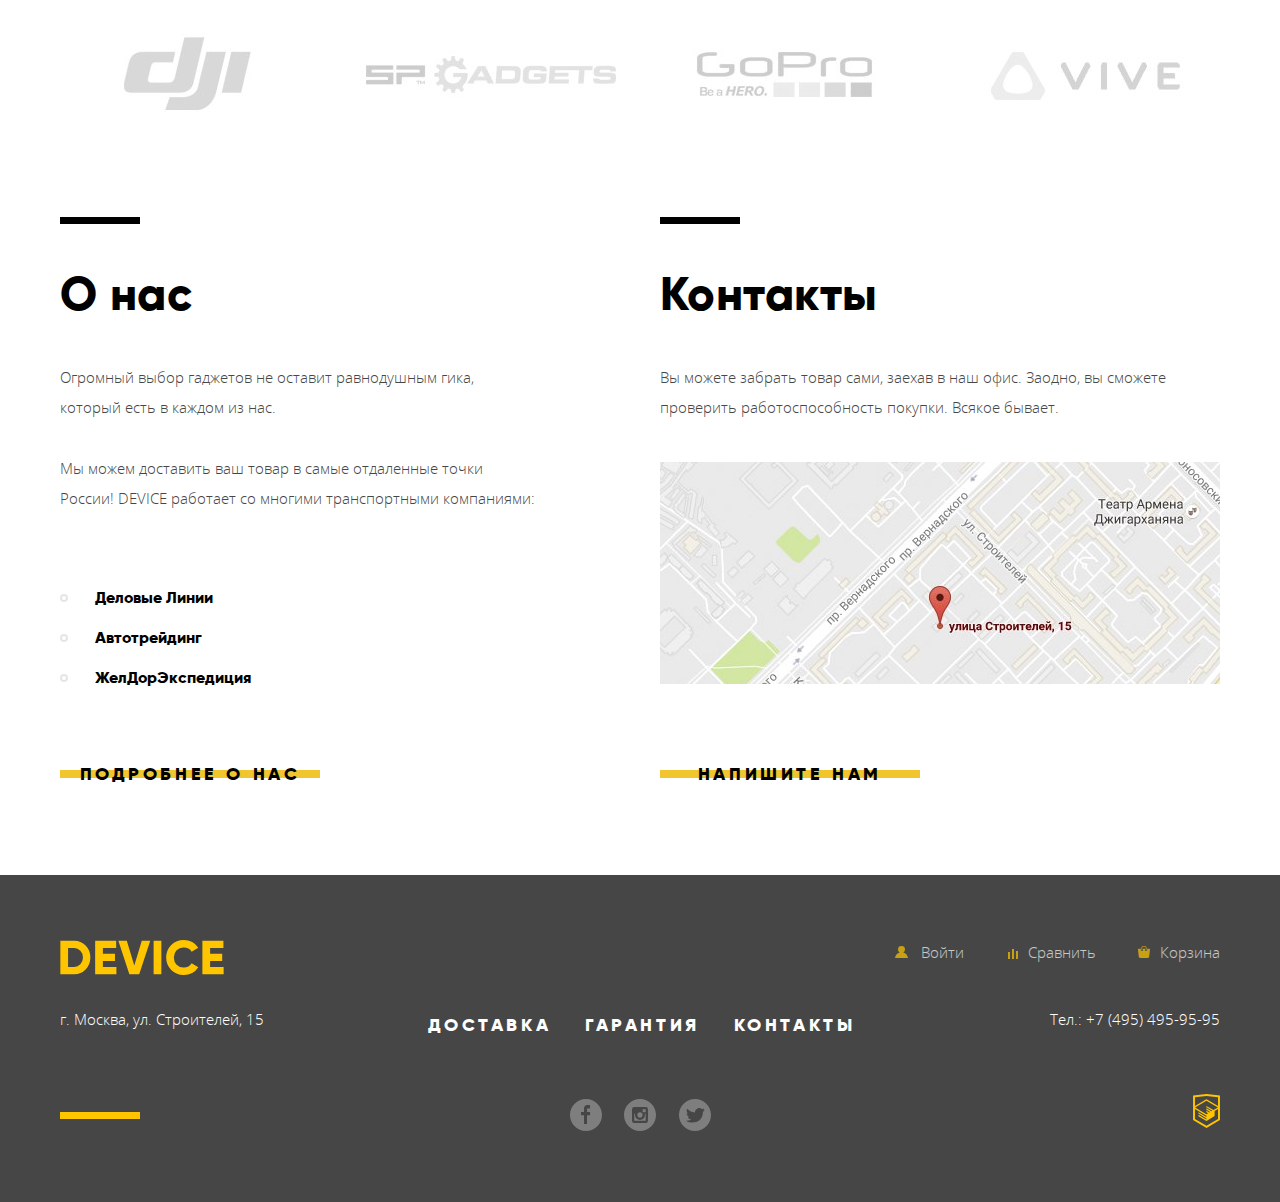
==== commit 27628f32: "Задание 7. Оформил декоративные элементы главной страницы" ====
--- a/index.html
+++ b/index.html
@@ -11,28 +11,43 @@
 		<header class="main-header">
 			<nav>
 				<a class="logo-link">
-					<svg class="logo" xmlns="http://www.w3.org/2000/svg" viewBox="0 0 164 35">
+					<svg class="logo" width="164" height="35" xmlns="http://www.w3.org/2000/svg" viewBox="0 0 164 35">
 						<path d="m0.35 0.7v33.6h13.532a15.723 15.723 0 0 0 11.72-4.824 16.464 16.464 0 0 0 4.712-11.976 16.465 16.465 0 0 0-4.712-11.976 15.723 15.723 0 0 0-11.72-4.824zm7.733 26.208v-18.819h5.8a8.648 8.648 0 0 1 6.5 2.568 9.412 9.412 0 0 1 2.489 6.84 9.41 9.41 0 0 1-2.489 6.84 8.646 8.646 0 0 1-6.5 2.568h-5.8zm34.8-5.952h12.082v-7.3h-12.086v-5.567h13.291v-7.389h-21.024v33.6h21.265v-7.392h-13.532v-5.952zm36.343 13.344 11.019-33.6h-8.458l-7.491 24.72-7.491-24.72h-8.457l11.019 33.6zm14.4 0h7.733v-33.6h-7.733zm38.615-1.416a15.514 15.514 0 0 0 6.041-5.688l-6.67-3.84a7.488 7.488 0 0 1-3.165 3.024 9.874 9.874 0 0 1-4.664 1.1 9.594 9.594 0 0 1-7.177-2.736 9.907 9.907 0 0 1-2.682-7.248 9.908 9.908 0 0 1 2.682-7.248 9.594 9.594 0 0 1 7.177-2.736 9.914 9.914 0 0 1 4.64 1.08 7.6 7.6 0 0 1 3.189 3.048l6.67-3.84a15.881 15.881 0 0 0-6.09-5.688 17.419 17.419 0 0 0-8.409-2.088 17.12 17.12 0 0 0-17.592 17.472 17.12 17.12 0 0 0 17.589 17.476 17.519 17.519 0 0 0 8.458-2.088zm17.881-11.928h12.082v-7.3h-12.085v-5.567h13.29v-7.389h-21.022v33.6h21.264v-7.392h-13.532v-5.952z"/>
 					</svg>
 				</a>
 				<div class="second-menu">
-					<input type="search" placeholder="Поиск по сайту">
+					<div class="search-block">
+						<form action="https://echo.htmlacademy.ru" method="get">
+							<label class="search-label" for="search">Поиск</label>
+							<input id="search" type="text" name="search" placeholder="Поиск по сайту">
+							<button class="search-btn" type="submit"><span>Найти</span></button>
+							<div class="search-line"></div>
+						</form>
+					</div>
 					<ul class="user-menu">
-						<li class="user-menu-item"><a href="#">Войти</a></li>
-						<li class="user-menu-item"><a href="#">Сравнить</a></li>
-						<li class="user-menu-item"><a href="#">Корзина</a></li>
+						<li class="user-menu-item user-menu-enter">
+							<a class="user-menu-link user-menu-link-user" href="#">Войти</a>
+						</li>
+						<li class="user-menu-item"><a class="user-menu-link user-menu-link-compare" href="#">Сравнить</a></li>
+						<li class="user-menu-item"><a class="user-menu-link user-menu-link-cart" href="#">Корзина</a></li>
 					</ul>
 				</div>
 				<ul class="main-menu">
-					<li class="main-menu-item"><a>Каталог товаров</a>
-						<ul class="main-menu-nested-list">
-							<li><a href="#">Виртуальная реальность</a></li>
-							<li><a href="#">Фитнес-браслеты</a></li>
-							<li><a href="#">Квадрокоптеры</a></li>
-							<li><a href="catalog.html">Моноподы для селфи</a></li>
-							<li><a href="#">Умные часы</a></li>
-							<li><a href="#">Экшн-камеры</a></li>
-						</ul>
+					<li class="main-menu-item main-menu-item-catalog"><a>Каталог товаров</a>
+						<div class="product-catalog">
+							<ul class="product-catalog-list">
+								<li><a href="#">Виртуальная реальность</a></li>
+								<li><a href="catalog.html">Моноподы для селфи</a></li>
+								<li><a href="#">Экшн-камеры</a></li>	
+							</ul>
+							<ul class="product-catalog-list">
+								<li><a href="#">Фитнес-браслеты</a></li>
+								<li><a href="#">Умные часы</a></li>
+							</ul>
+							<ul class="product-catalog-list">
+								<li><a href="#">Квадрокоптеры</a></li>
+							</ul>
+						</div>
 					</li>
 					<li class="main-menu-item"><a href="#">Доставка</a></li>
 					<li class="main-menu-item"><a href="#">Гарантия</a></li>
@@ -48,18 +63,20 @@
 				<ul class="slider-list">
 					<li class="slide">
 						<p class="slide-number">01</p>
-						<img src="img/slider-1.png" alt="Палка для селфи" width="384" height="486">
+						<div class="slide-image">
+							<img src="img/slider-1.png" alt="Палка для селфи" width="384" height="486">
+						</div>
 						<div class="slide-content">
-							<h2 class="title slide-title">Делай селфи, как Бен Стиллер!</h2>
-							<p class="slide-desc">Самая длинная палка для селфи доступна в нашем магазине.Восемь (Восемь, Карл!) метров длиной и весом всего 5 килограмм.</p>
+							<h2 class="title slide-title">Делай селфи, <br>как Бен Стиллер!</h2>
+							<p class="slide-desc">Самая длинная палка для селфи доступна в нашем магазине. Восемь (Восемь, Карл!) метров длиной и весом всего 5 килограмм.</p>
 							<a href="#" class="btn"><span>Подробнее</span></a>
 							<table class="slide-parameters">
 								<tr>
-									<td>8.5 м</td>
+									<td>8,5 м</td>
 									<td>5 кг</td>
 									<td>Карбон</td>
 								</tr>
-								<tr>
+								<tr class="parameters-name">
 									<td>Длина палки</td>
 									<td>Вес палки</td>
 									<td>Материал</td>
@@ -69,7 +86,9 @@
 					</li>
 					<li class="slide">
 						<p class="slide-number">02</p>
-						<img src="img/slider-2.png" alt="Фитнес-браслет" width="345" height="485">
+						<div class="slide-image">
+							<img src="img/slider-2.png" alt="Фитнес-браслет" width="345" height="485">
+						</div>
 						<div class="slide-content">
 							<h2 class="title slide-title">Худеем правильно!</h2>
 							<p class="slide-desc">Мотивирующие фитнес-браслеты помогут найти в себе силы не пропускать занятия и соблюдать диету.</p>
@@ -86,7 +105,9 @@
 					</li>
 					<li class="slide">
 						<p class="slide-number">03</p>
-						<img src="img/slider-3.png" alt="Квадрокоптер" width="526" height="334">
+						<div class="slide-image">
+							<img src="img/slider-3.png" alt="Квадрокоптер" width="526" height="334">
+						</div>
 						<div class="slide-content">
 							<h2 class="title slide-title">Порхает как бабочка, жалит как пчела!</h2>
 							<p class="slide-desc">Этот обычный, на первый взгляд, квадрокоптер оснащен мощным лазером, замаскированным под стандартную камеру.</p>
@@ -104,16 +125,72 @@
 						</div>
 					</li>
 				</ul>
+				<ul class="slider-nav">
+					<li class="dot">
+						<input type="radio" id="dot1" name="slides" checked>
+						<label for="dot1">Слайд 1</label>
+					</li>
+					<li class="dot">
+						<input type="radio" id="dot2" name="slides">
+						<label for="dot2">Слайд 2</label>
+					</li>
+					<li class="dot">
+						<input type="radio" id="dot3" name="slides">
+						<label for="dot3">Слайд 3</label>
+					</li>
+				</ul>
 			</section>
 			<section class="category">
 				<h2 class="visually-hidden">Категории товаров</h2>
 				<ul class="category-list">
-					<li class="category-item"><a href="#">Виртуальная реальность</a></li>
-					<li class="category-item"><a href="#">Моноподы <br>для селфи</a></li>
-					<li class="category-item"><a href="#">Экшн-камеры</a></li>
-					<li class="category-item"><a href="#">Фитнес-браслеты</a></li>
-					<li class="category-item"><a href="#">Умные часы</a></li>
-					<li class="category-item"><a href="#">Квадрокортеры</a></li>
+					<li class="category-item">
+						<a class="category-link" href="#">
+							<div class="category-image-block">
+								<img class="category-image" src="img/popular-1.svg" width="97" height="55" alt="Изображение очков виртуальной реальности">
+							</div>
+							<p class="category-name">Виртуальная реальность</p>
+						</a>
+					</li>
+					<li class="category-item">
+						<a class="category-link" href="catalog.html">
+							<div class="category-image-block category-image-monopod">
+								<img class="category-image" src="img/popular-2.svg" width="86" height="117" alt="Изображение монопода">
+							</div>
+							<p class="category-name">Моноподы <br>для селфи</p>
+						</a>
+					</li>
+					<li class="category-item">
+						<a class="category-link" href="#">
+							<div class="category-image-block">
+								<img class="category-image" src="img/popular-3.svg" width="71" height="87" alt="Изображение экшн-камеры">
+							</div>
+							<p class="category-name">Экшн-камеры</p>
+						</a>
+					</li>
+					<li class="category-item">
+						<a class="category-link" href="#">
+							<div class="category-image-block">
+								<img class="category-image" src="img/popular-4.svg" width="107" height="65" alt="Изображение фитнес-браслета">
+							</div>
+							<p class="category-name">Фитнес-браслеты</p>
+						</a>
+					</li>
+					<li class="category-item">
+						<a class="category-link" href="#">
+							<div class="category-image-block">
+								<img class="category-image" src="img/popular-5.svg" width="56" height="98" alt="Изображение умных часов">
+							</div>
+							<p class="category-name">Умные часы</p>
+						</a>
+					</li>
+					<li class="category-item">
+						<a class="category-link" href="#">
+							<div class="category-image-block">
+								<img class="category-image" src="img/popular-6.svg" width="132" height="69" alt="Изображение квадрокоптера">
+							</div>
+							<p class="category-name">Квадрокоптеры</p>
+						</a>
+					</li>
 				</ul>
 			</section>
 		</div>
@@ -121,20 +198,26 @@
 			<div class="container">
 				<h2 class="visually-hidden">Сервисы</h2>
 				<ul class="services-list">
-					<li class="services-item">Доставка</li>
-					<li class="services-item">Гарантия</li>
-					<li class="services-item">Кредит</li>
+					<li class="services-item services-item-current">
+						<p class="btn services-bookmark">Доставка</p>
+					</li>
+					<li class="services-item">
+						<p class="btn services-bookmark">Гарантия</p>
+					</li>
+					<li class="services-item">
+						<p class="btn services-bookmark">Кредит</p>
+					</li>
 				</ul>
 				<div class="services-desc">
-					<div>
+					<div class="services-desc-item services-desc-item-delivery">
 						<h3 class="title">Доставка</h3>
 						<p class="services-item-text">Мы с удовольствием доставим ваш товар прямо к вашему подъезду совершенно бесплатно! Ведь мы неплохо заработаем, поднимая его на ваш этаж.</p>
 					</div>
-					<div>
+					<div class="services-desc-item services-desc-item-warranty">
 						<h3 class="title">Гарантия</h3>
-						<p class="services-item-text">Если из-за возгорания купленного у нас товара у вас сгорит дом — не переживайте, мы выдадим вам новый.Товар, не дом, конечно же.</p>
+						<p class="services-item-text">Если из-за возгорания купленного у нас товара у вас сгорит дом — не переживайте, мы выдадим вам новый. <br>Товар, не дом, конечно же.</p>
 					</div>
-					<div>
+					<div class="services-desc-item services-desc-item-credit">
 						<h3 class="title">Кредит</h3>
 						<p class="services-item-text">Залезть в долговую яму стало проще! Кредитные консультанты подберут для вас наиболее выгодные условия кредита. Выгодные для нашего банка, разумеется.</p>
 					</div>
@@ -145,15 +228,31 @@
 			<section class="partners">
 				<h2 class="visually-hidden">Наши партнеры</h2>
 				<ul class="partners-list">
-					<li class="partners-item"><img src="img/partner-dji.jpg" alt="Партнер Dji" width="260" height="100"></li>
-					<li class="partners-item"><img src="img/partner-sp_gadgets.jpg" alt="Партнер SP Gadgets" width="260" height="100"></li>
-					<li class="partners-item"><img src="img/partner-go_pro.jpg" alt="Партнер GoPro" width="260" height="100"></li>
-					<li class="partners-item"><img src="img/partner-vive.jpg" alt="Партнер Vive" width="260" height="100"></li>
+					<li class="partners-item">
+						<a class="partners-link partners-link-dji" href="#">
+							<span class="visually-hidden">Партнер DJI</span>
+						</a>
+					</li>
+					<li class="partners-item">
+						<a class="partners-link partners-link-sp-gadgets" href="#">
+							<span class="visually-hidden">Партнер Sp Gadgets</span>
+						</a>
+					</li>
+					<li class="partners-item">
+						<a class="partners-link partners-link-go-pro" href="#">
+							<span class="visually-hidden">Партнер GoPro</span>
+						</a>
+					</li>
+					<li class="partners-item">
+						<a class="partners-link partners-link-vive" href="#">
+							<span class="visually-hidden">Партнер Vive</span>
+						</a>
+					</li>
 				</ul>
 			</section>
 			<div class="index-column">
 				<section class="about-us">
-					<h2 class="title">О нас</h2>
+					<h2 class="title about-us-title">О нас</h2>
 					<p class="about-us-text">Огромный выбор гаджетов не оставит равнодушным гика, который есть в каждом из нас.</p>
 					<p class="about-us-text">Мы можем доставить ваш товар в самые отдаленные точки России! DEVICE работает со многими транспортными компаниями:</p>
 					<ul class="about-us-transport-company">
@@ -161,15 +260,15 @@
 						<li>Автотрейдинг</li>
 						<li>ЖелДорЭкспедиция</li>
 					</ul>
-					<a href="#" class="btn">Подробнее о нас</a>
+					<a href="#" class="btn index-column-btn">Подробнее о нас</a>
 				</section>
 				<section class="contacts">
-					<h2 class="title">Контакты</h2>
+					<h2 class="title contacts-title">Контакты</h2>
 					<p class="contacts-text">Вы можете забрать товар сами, заехав в наш офис. Заодно, вы сможете проверить работоспособность покупки. Всякое бывает.</p>
-					<a href="#">
+					<a class="contacts-map-link" href="#">
 						<img src="img/map.jpg" width="560" height="222" alt="Офис компании по адресу город Москва, улица Строителей 15">
 					</a>
-					<a href="#" class="btn"><span>Напишите нам</span></a>
+					<a href="#" class="btn index-column-btn"><span>Напишите нам</span></a>
 				</section>
 			</div>
 		</div>
@@ -209,9 +308,15 @@
 					</svg>
 				</a>
 				<ul class="user-menu">
-					<li class="user-menu-item"><a href="#" class="user-menu-link">Войти</a></li>
-					<li class="user-menu-item"><a href="#" class="user-menu-link">Сравнить</a></li>
-					<li class="user-menu-item"><a href="#" class="user-menu-link">Корзина</a></li>
+					<li class="user-menu-item">
+						<a href="#" class="user-menu-link user-menu-link-user">Войти</a>
+					</li>
+					<li class="user-menu-item">
+						<a href="#" class="user-menu-link user-menu-link-compare">Сравнить</a>
+					</li>
+					<li class="user-menu-item">
+						<a href="#" class="user-menu-link user-menu-link-cart">Корзина</a>
+					</li>
 				</ul>
 			</div>
 			<div class="main-footer-middle">
@@ -226,13 +331,27 @@
 			<div class="main-footer-bottom">
 				<div class="main-footer-block"></div>
 				<ul class="social-list">
-					<li class="social-item"><a href="#">Facebook</a></li>
-					<li class="social-item"><a href="#">Instagram</a></li>
-					<li class="social-item"><a href="#">Twitter</a></li>
-				</ul>
-				<a href="https://htmlacademy.ru/intensive/htmlcss">
-					<img src="img/logo-html.svg" width="27" height="34" alt="Логотип HTML Academy">
-				</a>
+					<li class="social-item">
+						<a class="social-link social-link-facebook" href="#">
+							<span class="visually-hidden">Facebook</span>
+						</a>
+					</li>
+					<li class="social-item">
+						<a class="social-link social-link-instagram" href="#">
+							<span class="visually-hidden">Instagram</span>
+						</a>
+					</li>
+					<li class="social-item">
+						<a class="social-link social-link-twitter" href="#">
+							<span class="visually-hidden">Twitter</span>
+						</a>
+					</li>
+				</ul>
+				<div class="sponsor-block">
+					<a class="sponsor-link" href="https://htmlacademy.ru/intensive/htmlcss">
+						<img src="img/logo-html.svg" width="27" height="34" alt="Логотип HTML Academy">
+					</a>
+				</div>
 			</div>
 		</div>
 	</footer>
--- a/css/style.css
+++ b/css/style.css
@@ -23,6 +23,7 @@
 	src: url("../fonts/gilroyextrabold.woff2") format("woff2"), url("../fonts/gilroyextrabold.woff") format("woff");
 }
 body {
+	min-width: 1200px;
 	font-size: 15px;
 	line-height: 30px;
 	font-family: "Open Sans", "Arial", sans-serif;
@@ -52,6 +53,7 @@
 	margin: 0 auto;
 }
 .title {
+	margin: 0;
 	font-family: "Gilroy", "Arial", sans-serif;
 	font-size: 47px;
 	line-height: 48px;
@@ -63,9 +65,9 @@
 	height: 35px;
 }
 .logo-link {
+	display: block;
 	width: 164px;
-	height: 35px;
-	display: block;
+	height: 35px;	
 }
 .logo-link[href]:hover {
 	opacity: 60%;
@@ -74,72 +76,238 @@
 	opacity: 30%;
 }
 .btn {
+	position: relative;
+	display: block;
+	padding: 8px 0;
 	font-family: "Gilroy", "Arial", sans-serif;
 	font-size: 18px;
 	line-height: 24px;
 	font-weight: 800;
 	color: #000000;
-	background-image: linear-gradient(to bottom, transparent 40%, #f0c52e 40%, #f0c52e 60%, transparent 60%);
+	text-align: center;
+	/*background-image: linear-gradient(to bottom, transparent 40%, #f0c52e 40%, #f0c52e 60%, transparent 60%);*/
 	text-transform: uppercase;
 	letter-spacing: 0.2em;
-	transition: background 0.5s;
-}
-.btn:hover {
-	background: #f0c52e;
-}
-.btn span:active {
+	z-index: 2;
+}
+.btn::before {
+	content: "";
+	position: absolute;
+	left: 0;
+	top: 50%;
+	width: 100%;
+	height: 8px;
+	transform: translateY(-50%);
+	background-color: #f0c52e;
+	z-index: -1;
+	transition: height 0.3s;
+}
+.btn:hover::before {
+	height: 100%;
+}
+.btn:active span {
 	opacity: 30%;
 }
 .main-header {
+	position: relative;
+	padding: 22px 60px 50px 60px;
 	background-image: linear-gradient(to bottom, #ffffff 40px, #f7e296 40px);
-	padding: 23px 60px 53px 60px;
 }
 .main-header .logo-link {
-	margin-bottom: 35px;
+	margin-bottom: 16px;
 }
 .second-menu {
 	display: flex;
 	justify-content: space-between;
-	margin-bottom: 50px;
-}
-.second-menu input[type="search"] {
-	width: 340px;
+	margin-bottom: 28px;
+}
+form {
+	padding-left: 3px;
+}
+.search-block {
+	position: relative;
+}
+.search-label {
+	display: inline-block;
+	width: 16px;
+	height: 16px;
+	padding-right: 16px;
+	font-size: 0;
+	line-height: 0;
+	vertical-align: middle;
+	background-image: url(../img/search.svg);
+	background-position: left top;
+	background-repeat: no-repeat;
+}
+.search-block input {
+	width: 316px;
+	height: 49px;
+	padding-right: 20px;
+	box-sizing: border-box;
 	font-weight: 300;
-	background-color: transparent; 
+	background-color: transparent;
 	border: 0;
-	opacity: 30%;
-	padding-left: 40px;
-}
-.second-menu input[type="search"]:hover {
+	border-top: 2px solid transparent;
+	border-bottom: 2px solid transparent;
+	/*background-image: url(../img/search.svg);
+	background-position: 4px center;
+	background-repeat: no-repeat;*/
+	outline: 0;
+}
+.search-block input::placeholder {
+	opacity: 30%;
+}
+.search-block input:hover::placeholder {
 	opacity: 60%;
 }
-.second-menu input[type="search"]:focus {
+.search-block input:focus::placeholder {
 	opacity: 100%;
 }
+.search-block input:focus + button,
+.search-btn:focus {
+	opacity: 1;
+}
+.search-btn {
+	width: 81px;
+	height: 49px;
+	margin-left: -4px;
+	border: 2px solid #000000;
+	background: transparent;
+	cursor: pointer;
+	opacity: 0;
+}
+.search-btn:hover {
+	color: #ffffff;
+	background-color: #000000;
+}
+.search-btn:active span {
+	opacity: 30%;
+}
+.search-line {
+	position: absolute;
+	bottom: 0;
+	left: 0;
+	display: none; 
+	width: 100%;
+	height: 2px;
+	background-color: #000000;
+}
+.search-block input:focus ~ .search-line,
+.search-btn:focus ~ .search-line {
+	display: block;
+}
 .user-menu {
+	display: flex;
 	min-width: 500px;
-	list-style: none;
-	padding: 0;
-	margin: 0;
-	display: flex;
-}
-.user-menu-item a{
+	padding: 0;
+	margin: 0;
+	list-style: none;
+}
+.user-menu-item {
+	display: flex;
+	align-items: center;
+}
+.user-menu-item:last-child {
+	margin-left: auto;
+}
+.user-menu-item a {
+	position: relative;
 	color: #000000;
 }
-.user-menu-item a:hover{
+.user-menu-item a:hover {
 	opacity: 60%;
 }
-.user-menu-item a:active{
+.user-menu-item a:active {
 	opacity: 30%;
 }
 .user-menu-item-pale {
 	opacity: 30%;
 }
+.user-menu-enter {
+	min-width: 226px;
+}
+.user-menu-link-user {
+	padding-left: 27px;
+}
+.user-menu-link-user::before {
+	content: "";
+	position: absolute;
+	width: 13px;
+	height: 100%;
+	background-image: url(../img/user.svg);
+	background-repeat: no-repeat;
+	background-position: center;
+	top: 0;
+	left: 0;
+
+}
+.user-menu-link-compare {
+	padding-left: 20px;
+	margin-left: 61px;
+}
+.user-menu-link-compare::before {
+	content: "";
+	position: absolute;
+	width: 10px;
+	height: 100%;
+	background-image: url(../img/compare.svg);
+	background-repeat: no-repeat;
+	background-position: center;
+	top: 2px;
+	left: 0;
+}
+.user-menu-link-cart {
+	padding-left: 24px;
+}
+.user-menu-link-cart::before {
+	content: "";
+	position: absolute;
+	width: 12px;
+	height: 100%;
+	background-image: url(../img/cart.svg);
+	background-repeat: no-repeat;
+	background-position: center;
+	top: 0;
+	left: 0;
+}
 .main-menu {
 	display: flex;
-	list-style: none;
-	padding: 0;
-	margin: 0;
+	flex-wrap: wrap;
+	padding: 0;
+	margin: 0;
+	list-style: none;
+}
+.main-menu-item-catalog {
+	min-width: 246px;
+	margin-right: 294px;
+	cursor: pointer;
+}
+.main-menu-item-catalog a {
+	padding-right: 16px;
+}
+.main-menu-item-catalog:hover .product-catalog {
+	display: flex;
+}
+.main-menu-item-catalog > a {
+	position: relative;
+}
+.main-menu-item-catalog > a::after {
+	content: "";
+	position: absolute;
+	width: 16px;
+	height: 16px;
+	top: 3px;
+	right: -11px;
+	background-image: url(../img/plus.svg);
+	background-repeat: no-repeat;
+	background-position: center;
+	opacity: 30%;
+}
+.main-menu-item:nth-child(2) {
+	margin-right: 34px;
+}
+.main-menu-item:last-child {
+	margin-left: auto;
 }
 .main-menu-item > a {
 	font-family: "Gilroy", "Arial", sans-serif;
@@ -151,181 +319,477 @@
 	letter-spacing: 0.2em;
 }
 .main-menu-item > a:hover {
-	opacity: 60%;
+	color: rgba(0, 0, 0, 0.6);
 }
 .main-menu-item > a:active {
-	opacity: 30%;
-}
-.main-menu-nested-list {
-	list-style: none;
-	padding: 0;
-	margin: 0;
-}
-.main-menu-nested-list a {
+	color: rgba(0, 0, 0, 0.3);
+}
+.product-catalog {
+	position: absolute;
+	left: 0;
+	bottom: -105px;
+	display: none;
+	width: 100%;
+	padding: 25px 60px;
+	box-sizing: border-box;
+	background-color: #f7e296;
+	z-index: 2;
+}
+.product-catalog-list {
+	width: 200px;
+	padding: 0;
+	margin: 0;
+	list-style: none;
+}
+.product-catalog-list:first-child {
+	margin-right: 40px;
+}
+.product-catalog-list a {
 	color: #000000;
 	line-height: 36px;
 }
-.main-menu-nested-list a[href]:hover {
+.product-catalog-list a[href]:hover {
 	opacity: 60%;
 }
-.main-menu-nested-list a[href]:active {
+.product-catalog-list a[href]:active {
 	opacity: 30%;
 }
 .slider {
-	background-image: linear-gradient(to bottom, #f7e296 113px, #ffffff 113px);
-	margin-bottom: 110px;
+	position: relative;
+	padding-right: 60px;
+	padding-bottom: 95px;
+	background-image: linear-gradient(to bottom, #f7e296 107px, #ffffff 107px);
 }
 .slider-list {
-	list-style: none;
-	padding: 0;
-	margin: 0;
+	padding: 0;
+	margin: 0;
+	list-style: none;
 }
 .slide {
+	position: relative;
 	display: flex;
 	justify-content: space-between;
-	position: relative;
+}
+.slide:not(:first-child) {
+	display: none;
 }
 .slide-number {
 	position: absolute;
-	top: 0;
-	right: 0;
+	top: -16px;
+	right: -12px;
+	margin: 0;
 	font-family: "Gilroy", "Arial", sans-serif;
 	font-size: 179px;
 	line-height: 179px;
 	font-weight: 800;
 	color: #ffffff;
-	margin: 0;
-}
-.slide img {
-	margin-left: 30px;
+}
+.slide-image {
+	width: 566px;
+	text-align: center;
+}
+.slide .btn {
+	width: 220px;
 }
 .slide-content {
-	width: 500px;
+	position: relative;
+	width: 480px;
+	padding-top: 78px;
+	padding-right: 20px;
+}
+.slide-content::before {
+	content: "";
+	position: absolute;
+	top: 35px;
+	left: 0;
+	width: 100px;
+	height: 7px;
+	background-color: #ffffff; 
 }
 .slide-title {
+	margin-bottom: 19px;
 	line-height: 56px;
 }
 .slide-desc {
+	margin: 0;
+	margin-bottom: 44px;
 	color: #464646;
+	letter-spacing: 0.14px;
+}
+.slide-parameters {
+	margin-top: 49px;
+	border-collapse: collapse;
+	border-spacing: 0;
 }
 .slide-parameters tr:first-child {
 	font-family: "Gilroy", "Arial", sans-serif;
 	font-size: 36px;
 	line-height: 48px;
 	font-weight: 300;
+	letter-spacing: 0.01em;
 }
 .slide-parameters tr:last-child {
 	font-size: 13px;
 	line-height: 20px;
 	color: #464646;
+	letter-spacing: 0.01em;
+}
+.slide-parameters td {
+	width: 160px;
+	padding: 0;
+}
+.slide-parameters td:nth-child(2) {
+	width: 140px;
+}
+.parameters-name td {
+	padding-top: 8px;
+}
+.slider-nav {
+	position: absolute;
+	right: 67px;
+	bottom: 249px;
+	padding: 0;
+	margin: 0;
+	list-style: none;
+}
+.dot {
+	display: inline-block;
+	margin-right: 28px;
+	vertical-align: middle;
+}
+.dot input {
+	display: none;
+}
+.dot label {
+	position: relative;
+	font-size: 0;
+}
+.dot label::before {
+	content: "";
+	position: absolute;
+	top: 0;
+	left: 0;
+	width: 12px;
+	height: 12px;
+	font-size: 0;
+	background-image: url(../img/slider-button-empty.svg);
+	background-repeat: no-repeat;
+	background-size: 12px;
+}
+.dot input:checked + label:before {
+	background-image: url(../img/slider-button.svg);
 }
 .category {
-	margin-bottom: 77px;
+	margin-bottom: 45px;
 }
 .category-list {
 	display: flex;
 	justify-content: space-between;
-	list-style: none;
-	margin: 0;
-	padding: 0;
+	margin: 0;
+	padding: 0;
+	list-style: none;
 }
 .category-item {
 	width: 160px;
 }
+.category-image-block {
+	display: flex;
+	justify-content: center;
+	align-items: center;
+	width: 160px;
+	height: 160px;
+	background-color: #f7e296;
+}
+.category-link:hover .category-image-block,
+.category-link:focus .category-image-block {
+	background-color: #f0c52e;
+}
+.category-link:active .category-image,
+.category-link:active .category-name {
+	opacity: 60%;
+}
+.category-image-monopod {
+	align-items: flex-end;
+}
 .category-item a {
+	display: block;
 	font-family: "Gilroy", "Arial", sans-serif;
 	font-size: 18px;
 	line-height: 24px;
 	font-weight: 800;
 	color: #000000;
 }
-.category-item a:active {
-	opacity: 30%;
+.category-name {
+	margin: 35px 0;
 }
 .services {
+	padding: 0 0 69px 0;
 	background-image: linear-gradient(to bottom, #ffffff 100px, #e5e5e5 100px);
-	padding: 80px 0 69px 0;
-	margin-bottom: 106px;
 }
 .services .container {
 	display: flex;
 	justify-content: space-between;
 }
 .services-list {
-	width: 277px;
-	list-style: none;
-	margin: 0;
-	padding: 0;
+	position: relative;
+	width: 284px;
+	margin: 0;
+	padding: 80px 0 70px 0;
+	list-style: none;
+}
+.services-list::after {
+	content: "";
+	position: absolute;
+	top: 0;
+	right: 0;
+	width: 7px;
+	height: 100%;
+	background-color: #000000;
 }
 .services-item {
+	margin-bottom: 25px;
+}
+.services-bookmark {
+	position: relative;
+	width: 162px;
+	margin: 0;
 	font-family: "Gilroy", "Arial", sans-serif;
 	font-size: 18px;
 	line-height: 24px;
 	font-weight: 800;
+	letter-spacing: 0.2em;
 	text-transform: uppercase;
-	background-image: linear-gradient(to bottom, transparent 40%, #f0c52e 40%, #f0c52e 60%, transparent 60%);
-	letter-spacing: 0.2em;
-}
-.services-item:hover {
-	background: #f0c52e;
-}
-.services-item:active {
+	user-select: none;
+}
+.services-item:last-child {
+	margin-bottom: 0;
+}
+.services-item:active .services-bookmark,
+.services-item-current .services-bookmark {
 	color: #f7e184;
 	background-color: #000000;
+	z-index: 1;
+}
+.services-item:active .btn::before,
+.services-item-current .btn::before,
+.services-item-current,
+.services-item:active {
+	background-color: #000000;
 }
 .services-desc {
 	width: 760px;
+	padding-top: 73px;
+}
+.services-desc-item {
+	position: relative;
+}
+.services-desc-item::after {
+	content: "";
+	position: absolute;
+}
+.services-desc-item-delivery::after {
+	width: 136px;
+	height: 164px;
+	top: 12px;
+	right: 65px;
+	background-image: url(../img/delivery.svg);
+}
+.services-desc-item-warranty {
+	display: none;
+}
+.services-desc-item-warranty::after {
+	width: 171px;
+	height: 194px;
+	top: -12px;
+	right: 45px;
+	background-image: url(../img/warranty.svg);
+}
+.services-desc-item-credit {
+	display: none;
+}
+.services-desc-item-credit::after {
+	width: 156px;
+	height: 186px;
+	top: -12px;
+	right: 69px;
+	background-image: url(../img/credit.svg);
+}
+.services-desc .title {
+	margin-bottom: 31px;
 }
 .services-item-text {
+	width: 445px;
 	color: #464646;
+	letter-spacing: 0.02em;
 }
 .partners {
-	margin-bottom: 100px;
+	padding: 92px 0;
 }
 .partners-list {
 	display: flex;
 	justify-content: space-between;
-	list-style: none;
-	margin: 0;
-	padding: 0;
+	margin: 0;
+	padding: 0;
+	list-style: none;
+}
+.partners-link {
+	display: block;
+	width: 260px;
+	height: 100px;
+	background-repeat: no-repeat;
+	background-position: center;
+}
+.partners-link:hover,
+.partners-link:focus {
+	transition: all 0.3s linear;
+}
+.partners-link-dji {
+	background-image: url(../img/partner-dji.jpg);
+}
+.partners-link-dji:hover,
+.partners-link-dji:focus {
+	background-image: url(../img/partner-dji-hover.png);
+}
+.partners-link-sp-gadgets {
+	background-image: url(../img/partner-sp_gadgets.jpg);
+}
+.partners-link-sp-gadgets:hover,
+.partners-link-sp-gadgets:focus {
+	background-image: url(../img/partner-sp_gadgets-hover.png);
+}
+.partners-link-go-pro {
+	background-image: url(../img/partner-go_pro.jpg);
+}
+.partners-link-go-pro:hover,
+.partners-link-go-pro:focus {
+	background-image: url(../img/partner-go_pro-hover.png);
+}
+.partners-link-vive {
+	background-image: url(../img/partner-vive.jpg);
+}
+.partners-link-vive:hover,
+.partners-link-vive:focus {
+	background-image: url(../img/partner-vive-hover.png);
 }
 .index-column {
 	display: flex;
 	justify-content: space-between;
-	margin-bottom: 90px;
+	padding-bottom: 81px;
 }
 .about-us {
-	width: 470px;
+	position: relative;
+	width: 475px;
+	padding-top: 53px;
+}
+.about-us-title {
+	margin-bottom: 44px;
+}
+.about-us::before,
+.contacts::before {
+	content: "";
+	position: absolute;
+	top: 0;
+	left: 0;
+	width: 80px;
+	height: 7px;
+	background-color: #000000;
 }
 .contacts {
+	position: relative;
 	width: 560px;
+	padding-top: 53px;
+}
+.contacts-title {
+	margin-bottom: 44px;
 }
 .about-us-text,
 .contacts-text {
 	color: #464646;
+	margin-bottom: 31px;
+}
+.contacts-map-link {
+	display: block;
+	margin-top: 40px;
+	margin-bottom: 61px;
 }
 .about-us-transport-company {
+	padding: 0;
+	margin: 0;
+	margin-top: 65px;
+	margin-bottom: 56px;
 	font-family: "Gilroy", "Arial", sans-serif;
 	font-size: 16px;
 	line-height: 40px;
 	font-weight: 800;
+	list-style: none;
+}
+.about-us-transport-company li {
+	position: relative;
+	padding-left: 35px;
+}
+.about-us-transport-company li::before {
+	content: "";
+	position: absolute;
+	top: 16px;
+	left: 0;
+	width: 8px;
+	height: 8px;
+	box-sizing: border-box;
+	border: 2px solid #e5e5e5;
+	border-radius: 50%;
+}
+.index-column-btn {
+	width: 260px;
 }
 .main-footer {
-	padding: 65px 0;
+	padding: 59px 0 65px 0;
 	background-color: #464646;
 }
 .main-footer-top {
 	display: flex;
 	justify-content: space-between;
+	min-height: 47px;
+	margin-bottom: 23px;
+}
+.main-footer .logo-link {
+	align-self: center;
 }
 .main-footer svg {
 	fill: #ffc600;
 }
+.main-footer .user-menu {
+	justify-content: flex-end;
+	align-self: flex-start;
+}
+.main-footer .user-menu-item {
+	margin-left: 34px;
+}
 .main-footer .user-menu-link {
+	padding-left: 30px;
 	line-height: 36px;
 	color: #ffffff;
 	opacity: 70%;
 }
+.main-footer .user-menu-link::before {
+	content: "";
+	position: absolute;
+	width: 30px;
+	height: 36px;
+}
+.main-footer .user-menu-link-user::before {
+	left: -5px;
+	background-image: url(../img/user-yellow.svg);
+}
+.main-footer .user-menu-link-compare {
+	margin-left: 0;
+}
+.main-footer .user-menu-link-compare::before {
+	background-image: url(../img/compare-yellow.svg);
+}
+.main-footer .user-menu-link-cart::before {
+	left: -1px;
+	background-image: url(../img/cart-yellow.svg);
+}
 .main-footer .user-menu-link:hover {
 	opacity: 100%;
 }
@@ -335,11 +799,22 @@
 .main-footer-middle {
 	display: flex;
 	justify-content: space-between;
+	margin-bottom: 54px;
 }
 .adress {
+	width: 253px;
+	margin: 0;
 	color: #ffffff;
 }
 .menu-list {
+	display: flex;
+	flex-wrap: wrap;
+	justify-content: space-between;
+	align-items: center;
+	width: 428px;
+	padding: 0;
+	padding-top: 6px;
+	margin: 0;
 	list-style: none;
 }
 .menu-item a {
@@ -349,6 +824,7 @@
 	font-weight: 800;
 	color: #ffffff;
 	letter-spacing: 0.2em;
+	text-transform: uppercase;
 }
 .menu-item a:hover {
 	opacity: 60%;
@@ -357,7 +833,10 @@
 	opacity: 30%;
 }
 .main-footer .tel {
+	width: 250px;
+	margin: 0;
 	color: #ffffff;
+	text-align: right;
 }
 .main-footer-bottom {
 	display: flex;
@@ -370,10 +849,50 @@
 	background-color: #ffc600;
 }
 .social-list {
+	display: flex;
+	flex-wrap: wrap;
+	justify-content: space-between;
 	min-width: 141px;
-	list-style: none;
-	margin: 0;
-	padding: 0;
+	margin: 0;
+	padding: 0;
+	list-style: none;
+}
+.social-link {
+	display: block;
+	width: 32px;
+	height: 32px;
+	opacity: 30%;
+}
+.social-link:hover,
+.social-link:focus {
+	opacity: 60%;
+}
+.social-link:active {
+	opacity: 10%;
+}
+.social-link-facebook {
+	background-image: url(../img/fb.svg);
+}
+.social-link-instagram {
+	background-image: url(../img/instagram.svg);
+}
+.social-link-twitter {
+	background-image: url(../img/twitter.svg);
+}
+.sponsor-block {
+	width: 80px;
+	text-align: right;
+}
+.sponsor-link:hover,
+.sponsor-link:focus {
+	opacity: 60%;
+}
+.sponsor-link:active {
+	opacity: 30%;
+}
+.popup,
+.map-big {
+	display: none;
 }
 .popup label {
 	font-family: "Gilroy", "Arial", sans-serif;
@@ -414,11 +933,11 @@
 	margin-left: 60px;
 }
 .breadcrumbs {
-	list-style: none;
 	margin: 0;
 	padding: 0;
 	margin-bottom: 45px;
 	margin-left: 60px;
+	list-style: none;
 }
 .breadcrumbs a, 
 .breadcrumbs-current {
@@ -447,8 +966,8 @@
 	display: flex;
 	justify-content: flex-end;
 	width: 100%;
+	padding-right: 68px;
 	background-color: #dbdbdb;
-	padding-right: 68px;
 }
 .filter-title {
 	width: 201px;
@@ -468,9 +987,9 @@
 	padding-right: 68px;
 }
 .filter-form fieldset {
+	margin: 0;
+	padding: 0;
 	border: 0;
-	margin: 0;
-	padding: 0;
 }
 .filter-form legend {
 	font-family: "Gilroy", "Arial", sans-serif;
@@ -493,11 +1012,11 @@
 	margin-bottom: 41px;
 }
 .property-list {
-	list-style: none;
 	margin: 0;
 	padding: 0;
 	font-size: 14px;
 	line-height: 40px;
+	list-style: none;
 }
 .property-list input:disabled + label {
 	color: #a6a6a6;
@@ -510,7 +1029,7 @@
 	background-color: transparent;
 }
 .catalog {
-	width: 67.5%;
+	flex-grow: 1;
 }
 .sort {
 	padding-left: 72px;
@@ -523,9 +1042,9 @@
 	margin: 0;
 }
 .sort-list {
-	list-style: none;
-	margin: 0;
-	padding: 0;
+	margin: 0;
+	padding: 0;
+	list-style: none;
 }
 .sort-list a {
 	font-size: 14px;
@@ -550,16 +1069,13 @@
 .product-list {
 	display: flex;
 	flex-wrap: wrap;
-	list-style: none;
-	margin: 0;
-	padding: 0;
+	justify-content: space-between;
+	margin: 0;
+	padding: 0;
+	list-style: none;
 }
 .product-item {
-	margin-right: 40px;
 	margin-bottom: 65px;
-}
-.product-item:nth-child(2n) {
-	margin-right: 0;
 }
 .product-name {
 	margin: 0;
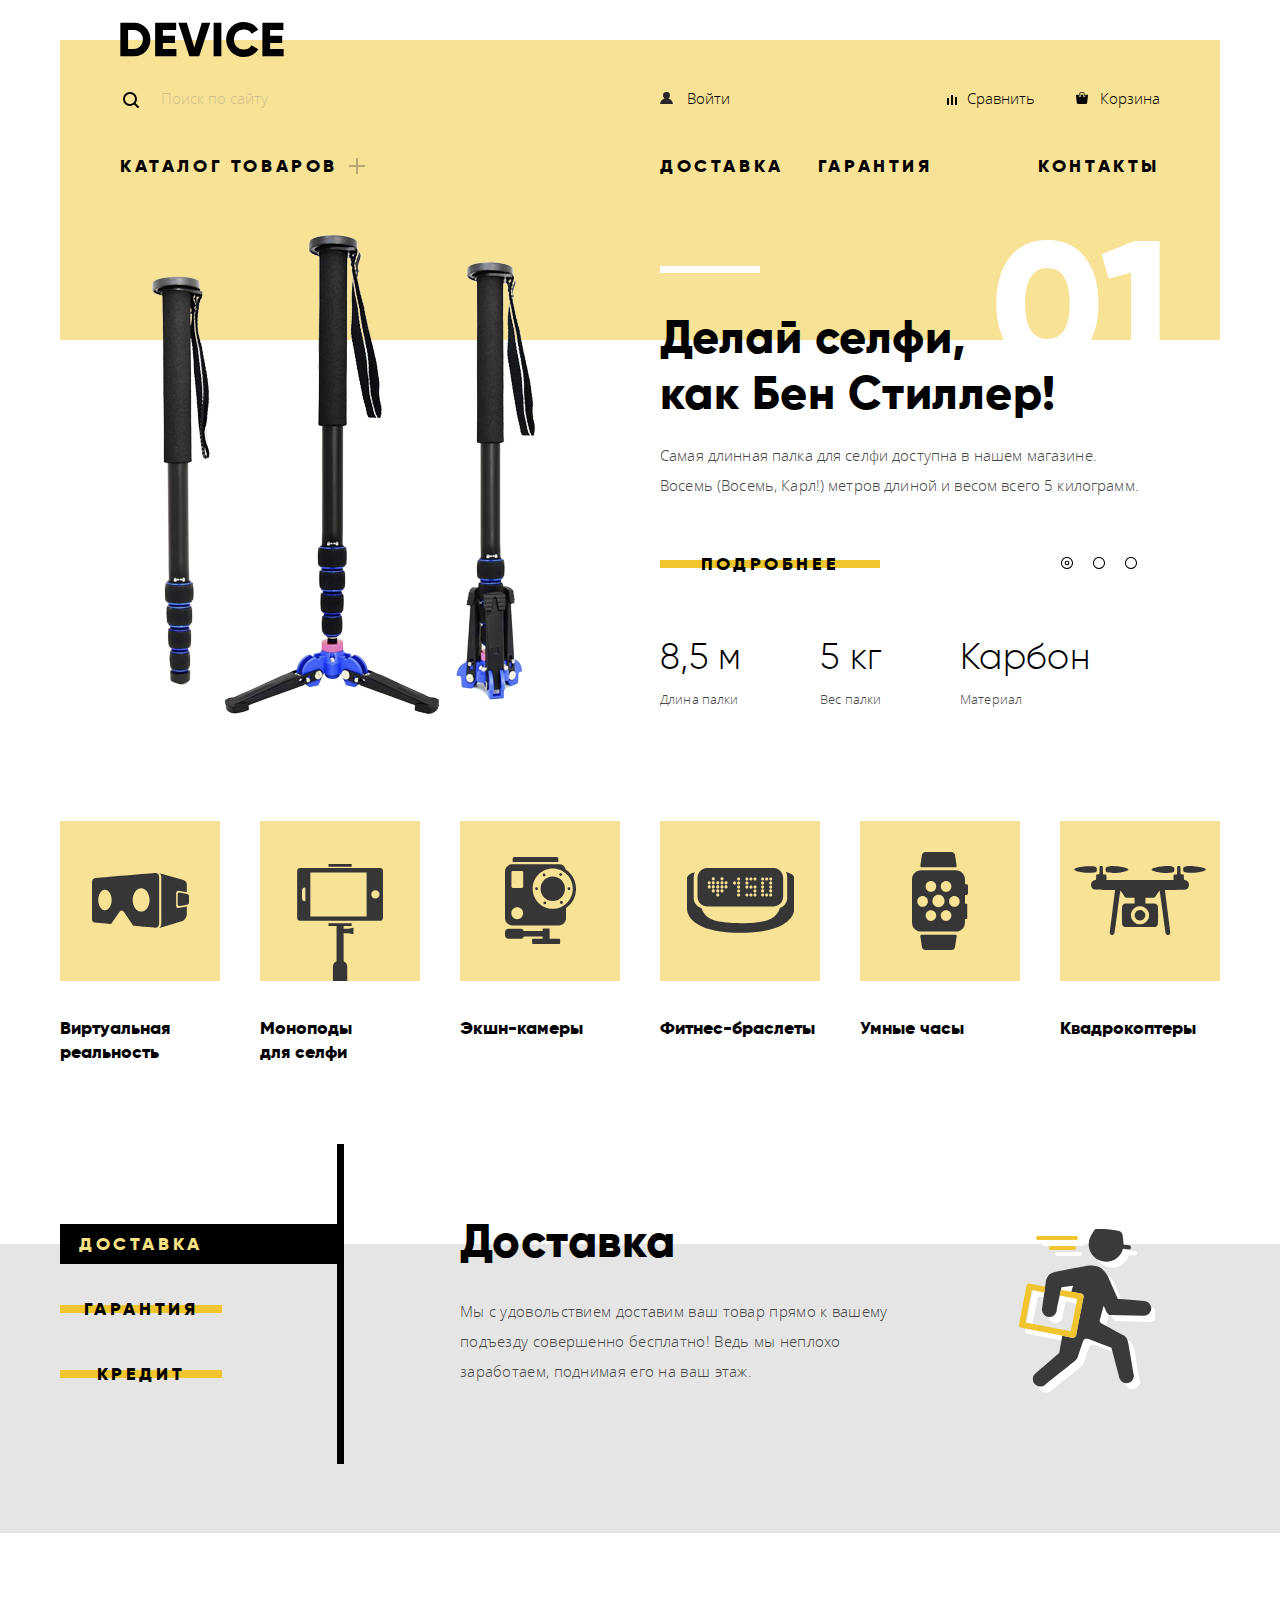
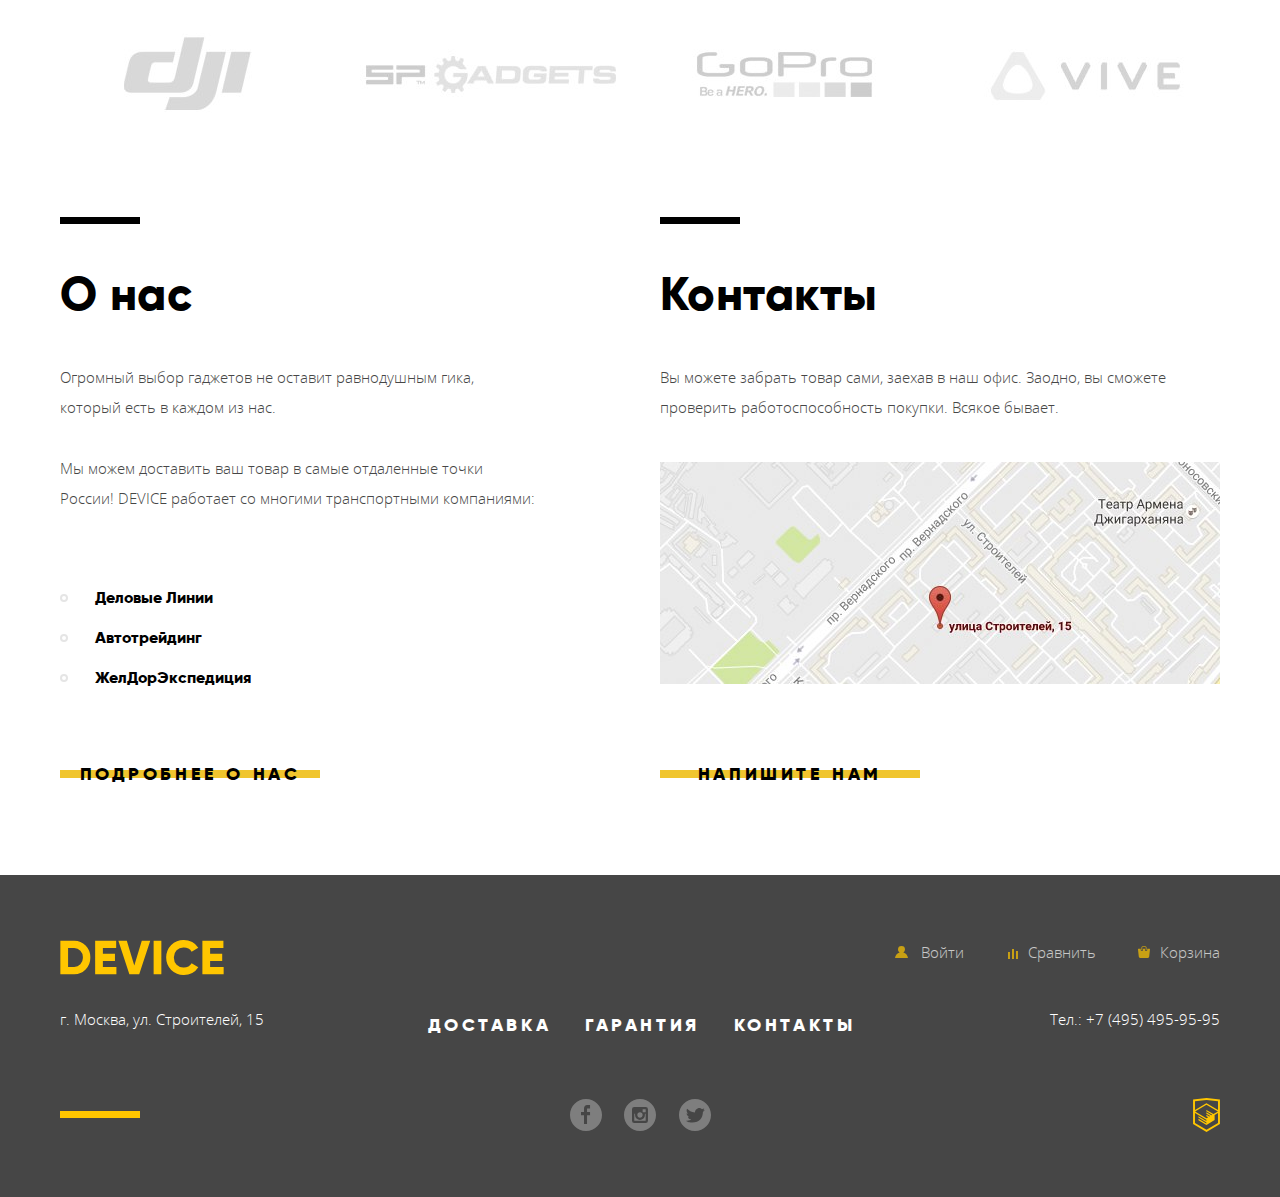
==== commit d702ccc5: "Задание 7. Оформил декоративные элементы внутренней страницы" ====
--- a/index.html
+++ b/index.html
@@ -28,8 +28,12 @@
 						<li class="user-menu-item user-menu-enter">
 							<a class="user-menu-link user-menu-link-user" href="#">Войти</a>
 						</li>
-						<li class="user-menu-item"><a class="user-menu-link user-menu-link-compare" href="#">Сравнить</a></li>
-						<li class="user-menu-item"><a class="user-menu-link user-menu-link-cart" href="#">Корзина</a></li>
+						<li class="user-menu-item">
+							<a class="user-menu-link user-menu-link-compare" href="#">Сравнить</a>
+						</li>
+						<li class="user-menu-item">
+							<a class="user-menu-link user-menu-link-cart" href="#">Корзина</a>
+						</li>
 					</ul>
 				</div>
 				<ul class="main-menu">
@@ -347,11 +351,9 @@
 						</a>
 					</li>
 				</ul>
-				<div class="sponsor-block">
-					<a class="sponsor-link" href="https://htmlacademy.ru/intensive/htmlcss">
-						<img src="img/logo-html.svg" width="27" height="34" alt="Логотип HTML Academy">
-					</a>
-				</div>
+				<a class="sponsor-link" href="https://htmlacademy.ru/intensive/htmlcss">
+					<img src="img/logo-html.svg" width="27" height="34" alt="Логотип HTML Academy">
+				</a>
 			</div>
 		</div>
 	</footer>
--- a/css/style.css
+++ b/css/style.css
@@ -70,10 +70,10 @@
 	height: 35px;	
 }
 .logo-link[href]:hover {
-	opacity: 60%;
+	opacity: 0.6;
 }
 .logo-link[href]:active {
-	opacity: 30%;
+	opacity: 0.3;
 }
 .btn {
 	position: relative;
@@ -85,7 +85,6 @@
 	font-weight: 800;
 	color: #000000;
 	text-align: center;
-	/*background-image: linear-gradient(to bottom, transparent 40%, #f0c52e 40%, #f0c52e 60%, transparent 60%);*/
 	text-transform: uppercase;
 	letter-spacing: 0.2em;
 	z-index: 2;
@@ -106,11 +105,11 @@
 	height: 100%;
 }
 .btn:active span {
-	opacity: 30%;
+	opacity: 0.3;
 }
 .main-header {
 	position: relative;
-	padding: 22px 60px 50px 60px;
+	padding: 22px 60px 47px 60px;
 	background-image: linear-gradient(to bottom, #ffffff 40px, #f7e296 40px);
 }
 .main-header .logo-link {
@@ -149,19 +148,16 @@
 	border: 0;
 	border-top: 2px solid transparent;
 	border-bottom: 2px solid transparent;
-	/*background-image: url(../img/search.svg);
-	background-position: 4px center;
-	background-repeat: no-repeat;*/
 	outline: 0;
 }
-.search-block input::placeholder {
-	opacity: 30%;
-}
-.search-block input:hover::placeholder {
-	opacity: 60%;
-}
-.search-block input:focus::placeholder {
-	opacity: 100%;
+.search-block input {
+	opacity: 0.3;
+}
+.search-block input:hover {
+	opacity: 0.6;
+}
+.search-block input:focus {
+	opacity: 1;
 }
 .search-block input:focus + button,
 .search-btn:focus {
@@ -181,7 +177,7 @@
 	background-color: #000000;
 }
 .search-btn:active span {
-	opacity: 30%;
+	opacity: 0.3;
 }
 .search-line {
 	position: absolute;
@@ -215,13 +211,14 @@
 	color: #000000;
 }
 .user-menu-item a:hover {
-	opacity: 60%;
+	opacity: 0.6;
 }
 .user-menu-item a:active {
-	opacity: 30%;
-}
-.user-menu-item-pale {
-	opacity: 30%;
+	opacity: 0.3;
+}
+.user-menu-link-pale {
+	margin-left: 20px;
+	opacity: 0.3;
 }
 .user-menu-enter {
 	min-width: 226px;
@@ -301,7 +298,7 @@
 	background-image: url(../img/plus.svg);
 	background-repeat: no-repeat;
 	background-position: center;
-	opacity: 30%;
+	opacity: 0.3;
 }
 .main-menu-item:nth-child(2) {
 	margin-right: 34px;
@@ -327,7 +324,7 @@
 .product-catalog {
 	position: absolute;
 	left: 0;
-	bottom: -105px;
+	bottom: -112px;
 	display: none;
 	width: 100%;
 	padding: 25px 60px;
@@ -349,16 +346,20 @@
 	line-height: 36px;
 }
 .product-catalog-list a[href]:hover {
-	opacity: 60%;
+	opacity: 0.6;
 }
 .product-catalog-list a[href]:active {
-	opacity: 30%;
+	opacity: 0.3;
+}
+.product-catalog .current {
+	cursor: default;
 }
 .slider {
 	position: relative;
+	padding-top: 3px;
 	padding-right: 60px;
 	padding-bottom: 95px;
-	background-image: linear-gradient(to bottom, #f7e296 107px, #ffffff 107px);
+	background-image: linear-gradient(to bottom, #f7e296 112px, #ffffff 112px);
 }
 .slider-list {
 	padding: 0;
@@ -506,7 +507,7 @@
 }
 .category-link:active .category-image,
 .category-link:active .category-name {
-	opacity: 60%;
+	opacity: 0.6;
 }
 .category-image-monopod {
 	align-items: flex-end;
@@ -768,7 +769,11 @@
 	padding-left: 30px;
 	line-height: 36px;
 	color: #ffffff;
-	opacity: 70%;
+	opacity: 0.7;
+}
+.main-footer .user-menu-link-pale {
+	padding-left: 0;
+	opacity: 0.3;
 }
 .main-footer .user-menu-link::before {
 	content: "";
@@ -791,15 +796,15 @@
 	background-image: url(../img/cart-yellow.svg);
 }
 .main-footer .user-menu-link:hover {
-	opacity: 100%;
+	opacity: 1;
 }
 .main-footer .user-menu-link:active {
-	opacity: 30%;
+	opacity: 0.3;
 }
 .main-footer-middle {
 	display: flex;
 	justify-content: space-between;
-	margin-bottom: 54px;
+	margin-bottom: 58px;
 }
 .adress {
 	width: 253px;
@@ -827,10 +832,10 @@
 	text-transform: uppercase;
 }
 .menu-item a:hover {
-	opacity: 60%;
+	opacity: 0.6;
 }
 .menu-item a:active {
-	opacity: 30%;
+	opacity: 0.3;
 }
 .main-footer .tel {
 	width: 250px;
@@ -861,14 +866,14 @@
 	display: block;
 	width: 32px;
 	height: 32px;
-	opacity: 30%;
+	opacity: 0.3;
 }
 .social-link:hover,
 .social-link:focus {
-	opacity: 60%;
+	opacity: 0.6;
 }
 .social-link:active {
-	opacity: 10%;
+	opacity: 0.1;
 }
 .social-link-facebook {
 	background-image: url(../img/fb.svg);
@@ -879,16 +884,22 @@
 .social-link-twitter {
 	background-image: url(../img/twitter.svg);
 }
-.sponsor-block {
+/*.sponsor-block {
 	width: 80px;
 	text-align: right;
+}*/
+.sponsor-link {
+	display: block;
+    margin-left: 53px;
+    font-size: 0;
+    line-height: 0;
 }
 .sponsor-link:hover,
 .sponsor-link:focus {
-	opacity: 60%;
+	opacity: 0.6;
 }
 .sponsor-link:active {
-	opacity: 30%;
+	opacity: 0.3;
 }
 .popup,
 .map-big {
@@ -907,19 +918,19 @@
 	font-weight: 400;
 	background-color: #e5e5e5;
 	border: 0;
-	opacity: 50%;
+	opacity: 0.5;
 	border: 3px solid transparent;
 	outline: none;
 }
 .popup input:hover,
 .popup textarea:hover {
-	opacity: 80%;
+	opacity: 0.8;
 }
 .popup input:focus,
 .popup textarea:focus {
 	border: 3px solid #f7e296;
 	background-color: transparent;
-	opacity: 100%;
+	opacity: 1;
 }
 .popup-submit {
 	border: 0;
@@ -932,25 +943,53 @@
 .inner-page h1 {
 	margin-left: 60px;
 }
+.inner-page .main-header {
+	margin-bottom: 36px;
+}
 .breadcrumbs {
-	margin: 0;
+	display: flex;
+	flex-wrap: wrap;
+	font-size: 14px;
+    line-height: 24px;
+	margin: 0;
+	margin-top: 24px;
 	padding: 0;
 	margin-bottom: 45px;
 	margin-left: 60px;
 	list-style: none;
 }
+.breadcrumbs li {
+	position: relative;
+	margin-right: 39px;
+}
+.breadcrumbs li:after {
+	content: "";
+	position: absolute;
+	top: 50%;
+	right: -20px;
+	width: 4px;
+	height: 7px;
+	background-image: url(../img/nav-arrow.svg);
+	background-repeat: no-repeat;
+	background-position: center;
+	transform: translateY(-50%);
+}
+.breadcrumbs li:last-child {
+	margin-right: 0;
+}
+.breadcrumbs-current::after {
+	display: none;
+}
 .breadcrumbs a, 
 .breadcrumbs-current {
-	font-size: 14px;
-	line-height: 24px;
 	color: #000000;
-	opacity: 30%;
+	opacity: 0.3;
 }
 .breadcrumbs a:hover {
-	opacity: 60%;
+	opacity: 0.6;
 }
 .breadcrumbs a:active {
-	opacity: 10%;
+	opacity: 0.1;
 }
 .catalog-columns {
 	display: flex;
@@ -959,18 +998,21 @@
 	display: flex;
 	flex-direction: column;
 	align-items: flex-end; 
-	width: 32.5%;
+	width: 33.5%;
 	background-color: #efefef;
 }
 .filter-title-wrapper {
 	display: flex;
 	justify-content: flex-end;
+	align-items: center;
 	width: 100%;
+	min-height: 70px;
 	padding-right: 68px;
 	background-color: #dbdbdb;
 }
 .filter-title {
 	width: 201px;
+	margin: 0;
 }
 .filter-title,
 .sort-title {
@@ -978,53 +1020,162 @@
 	font-size: 16px;
 	line-height: 24px;
 	font-weight: 800;
-	letter-spacing: 0.2em;
+	letter-spacing: 0.23em;
 	text-transform: uppercase;
 }
 .filter-form {
 	width: 201px;
-	padding-top: 69px;
+	padding-top: 70px;
 	padding-right: 68px;
 }
 .filter-form fieldset {
+	position: relative;
 	margin: 0;
 	padding: 0;
 	border: 0;
 }
 .filter-form legend {
+	padding-top: 12px;
 	font-family: "Gilroy", "Arial", sans-serif;
 	font-size: 18px;
 	line-height: 24px;
 	font-weight: 800;
 	letter-spacing: 0.01em;
 }
-.filter-form .filter-price {
-	margin-bottom: 34px;
+.filter-form fieldset {
+	margin-bottom: 33px;
+}
+.filter-price::before,
+.filter-color::before,
+.filter-bluetooth::before {
+	content: "";
+	position: absolute;
+	top: 0;
+	left: 0;
+	width: 100%;
+	height: 2px;
+	background-color: #000000;
+}
+.filter-price legend {
+	margin-bottom: 26px;
 }
 .price-values {
 	font-family: "Gilroy", "Arial", sans-serif;
 	font-size: 14px;
 	line-height: 24px;
 	font-weight: 300;
-	opacity: 20%;
-}
-.filter-form .filter-color {
-	margin-bottom: 41px;
+	opacity: 0.2;
+}
+.range-controls {
+	position: relative;
+	padding-left: 5px;
+	padding-top: 9px;
+	padding-bottom: 9px;
+}
+.range-controls .scale {
+	height: 2px;
+	background-color: #dbdbdb;
+}
+.range-controls .bar {
+	height: 2px;
+	width: 60%;
+	background-color: #91c92f;
+}
+.range-controls .toggle {
+	position: absolute;
+	top: 0;
+	width: 20px;
+	height: 20px;
+	background-color: #ffffff;
+	border-radius: 50%;
+	box-shadow: 0 2px 1px 0 #cfcfcf;
+	cursor: pointer;
+}
+.range-controls .toggle:active {
+	transform: scale(1.2);
+}
+.range-controls .toggle::before {
+	content: "";
+	position: absolute;
+	top: 8px;
+	left: 8px;
+	width: 4px;
+	height: 4px;
+	background-color: #ababab;
+	border-radius: 50%;
+}
+.range-controls .toggle-min {
+	left: -5px;
+}
+.range-controls .toggle-max {
+	left: 108px;
+}
+.price-values label {
+	display: inline-block;
+	vertical-align: middle;
+}
+.price-values input {
+	width: 50px;
+	border: 0;
+	background-color: transparent;
+}
+.price-values input[name=min-price] {
+	margin-right: 18px;
 }
 .property-list {
 	margin: 0;
+	margin-top: 17px;
 	padding: 0;
 	font-size: 14px;
 	line-height: 40px;
 	list-style: none;
 }
-.property-list input:disabled + label {
+.property-item {
+	position: relative;
+}
+.property-label {
+	padding-left: 39px;
+	cursor: pointer;
+}
+.property-checkbox + .property-label::before {
+	content: "";
+	position: absolute;
+	top: 0;
+	left: -1px;
+	width: 27px;
+	height: 100%;
+	background-image: url(../img/checkbox-off.svg);
+	background-repeat: no-repeat;
+	background-position: left center;
+}
+.property-label:hover::before {
+	opacity: 0.6;
+}
+.property-checkbox:checked + .property-label::before {
+	background-image: url(../img/checkbox-on.svg);
+}
+input:disabled + .property-label {
 	color: #a6a6a6;
 }
-.filter-form .filter-bluetooth {
-	margin-bottom: 50px;
+input:disabled + .property-label::before {
+	opacity: 0.25;
+}
+.property-radio + .property-label::before {
+	content: "";
+	position: absolute;
+	top: 0;
+	left: -1px;
+	width: 25px;
+	height: 100%;
+	background-image: url(../img/radio-off.svg);
+	background-repeat: no-repeat;
+	background-position: left center;
+}
+.property-radio:checked + .property-label::before {
+	background-image: url(../img/radio-on.svg);
 }
 .filter-btn {
+	width: 200px;
 	border: 0;
 	background-color: transparent;
 }
@@ -1036,29 +1187,71 @@
 	background-color: #ebebeb;
 }
 .sort-wrapper {
+	display: flex;
+	flex-wrap: wrap;
+	align-items: center;
 	width: 760px;
+	min-height: 70px;
 }
 .sort-title {
 	margin: 0;
+	margin-right: 49px;
 }
 .sort-list {
-	margin: 0;
-	padding: 0;
-	list-style: none;
+	display: flex;
+	flex-wrap: wrap;
+	margin: 0;
+	padding: 0;
+	list-style: none;
+}
+.sort-list:last-child {
+	margin-left: auto;
+}
+.sort-list-item {
+	margin-right: 30px;
+}
+.sort-list-item:last-child {
+	margin-right: 0;
 }
 .sort-list a {
 	font-size: 14px;
 	line-height: 18px;
 	color: #000000;
 	font-weight: 400;
-	opacity: 30%;
+	opacity: 0.3;
 }
 .sort-list a[href]:hover {
-	opacity: 60%;
+	opacity: 0.6;
 }
 .sort-list a[href]:active,
 .sort-list-item-active a {
-	opacity: 100%;
+	opacity: 1;
+}
+.sort-list .sort-link {
+	position: relative;
+	display: block;
+	min-height: 10px;
+	font-size: 0;
+	line-height: 0;
+}
+.sort-link::before {
+	content: "";
+	position: absolute;
+	top: 1px;
+	left: -11px;
+	width: 11px;
+	height: 10px;
+	background-repeat: no-repeat;
+	background-position: center;
+}
+.sort-list-volume {
+	line-height: 0;
+}
+.sort-link-up::before {
+	background-image: url(../img/icon-up-dir.svg);
+}
+.sort-link-down::before {
+	background-image: url(../img/icon-down-dir.svg);
 }
 .catalog-container {
 	width: 760px;
@@ -1075,10 +1268,51 @@
 	list-style: none;
 }
 .product-item {
-	margin-bottom: 65px;
+	position: relative;
+	display: flex;
+	flex-direction: column;
+	margin-bottom: 44px;
+}
+.product-item.new::before {
+	content: "new";
+	position: absolute;
+	top: 29px;
+	right: 27px;
+	width: 56px;
+	height: 56px;
+	font-family: "Gilroy", "Arial", sans-serif;
+	font-size: 14px;
+	line-height: 56px;
+	color: #d6d6d6;
+	font-weight: 800;
+	text-transform: uppercase;
+	text-align: center;
+	border: 2px solid #d6d6d6;
+	border-radius: 50%;
+	z-index: 2;
+}
+.product-image-wrapper {
+	position: relative;
+	width: 360px;
+	height: 380px;
+	margin-bottom: 34px;
+}
+.product-image-wrapper:hover .product-image-hover {
+	display: flex;
+}
+.product-item-price {
+	display: flex;
+	justify-content: space-between;
+	align-items: baseline;
+	order: 1;
+	letter-spacing: 0.01em;
 }
 .product-name {
-	margin: 0;
+	width: 260px;
+	margin: 0;
+}
+.product-name a {
+	display: block;
 }
 .product-name a {
 	font-family: "Gilroy", "Arial", sans-serif;
@@ -1089,11 +1323,28 @@
 }
 .product-price {
 	font-family: "Gilroy", "Arial", sans-serif;
+	margin: 0;
 	font-size: 16px;
 	line-height: 24px;
 	color: #464646;
 }
+.product-image-hover {
+	position: absolute;
+	top: 0;
+	left: 0;
+	display: none;
+	flex-direction: column;
+	align-items: center;
+	width: 100%;
+	height: 100%;
+	padding-top: 160px;
+	box-sizing: border-box;
+	background-color: rgba(238, 238, 238, 0.7);
+	cursor: pointer;
+}
 .product-into-basket {
+	width: 200px;
+	margin-bottom: 12px;
 	border: 0;
 	background-color: transparent;
 }
@@ -1102,21 +1353,38 @@
 	line-height: 36px;
 	border: 0;
 	background: none;
-	opacity: 50%;
+	opacity: 0.5;
 }
 .product-add:hover {
-	opacity: 100%;
+	opacity: 1;
 }
 .product-add:active {
-	opacity: 20%;
+	opacity: 0.2;
 }
 .pagination {
+	display: flex;
+	justify-content: space-between;
+	align-items: center;
+	margin-top: -9px;
 	background-color: #ebebeb;
 }
 .pagination-list {
-	list-style: none;
+	display: flex;
+	flex-wrap: wrap;
+	justify-content: space-between;
+	padding: 0;
+	margin: 0;
+	list-style: none;
+}
+.pagination-list li {
+	margin: 0 14px;
+}
+.pagination-list .pagination-btn {
+	padding: 0;
 }
 .pagination-btn {
+	display: block;
+	padding: 23px 30px;
 	font-family: "Gilroy", "Arial", sans-serif;
 	font-size: 16px;
 	line-height: 24px;
@@ -1125,19 +1393,22 @@
 	letter-spacing: 0.2em;
 	text-transform: uppercase;
 }
+.pagination-btn.prev {
+	margin-right: 11px;
+}
 .pagination .prev:hover,
 .pagination .next:hover {
 	background-color: rgba(0, 0, 0, 0.2); 
 }
 .pagination-btn:active span {
-	opacity: 30%;
+	opacity: 0.3;
 }
 .pagination-list a[href] {
-	opacity: 30%;
+	opacity: 0.3;
 }
 .pagination-list a[href]:hover {
-	opacity: 60%;
+	opacity: 0.6;
 }
 .pagination-list a[href]:active {
-	opacity: 100%;
+	opacity: 1;
 }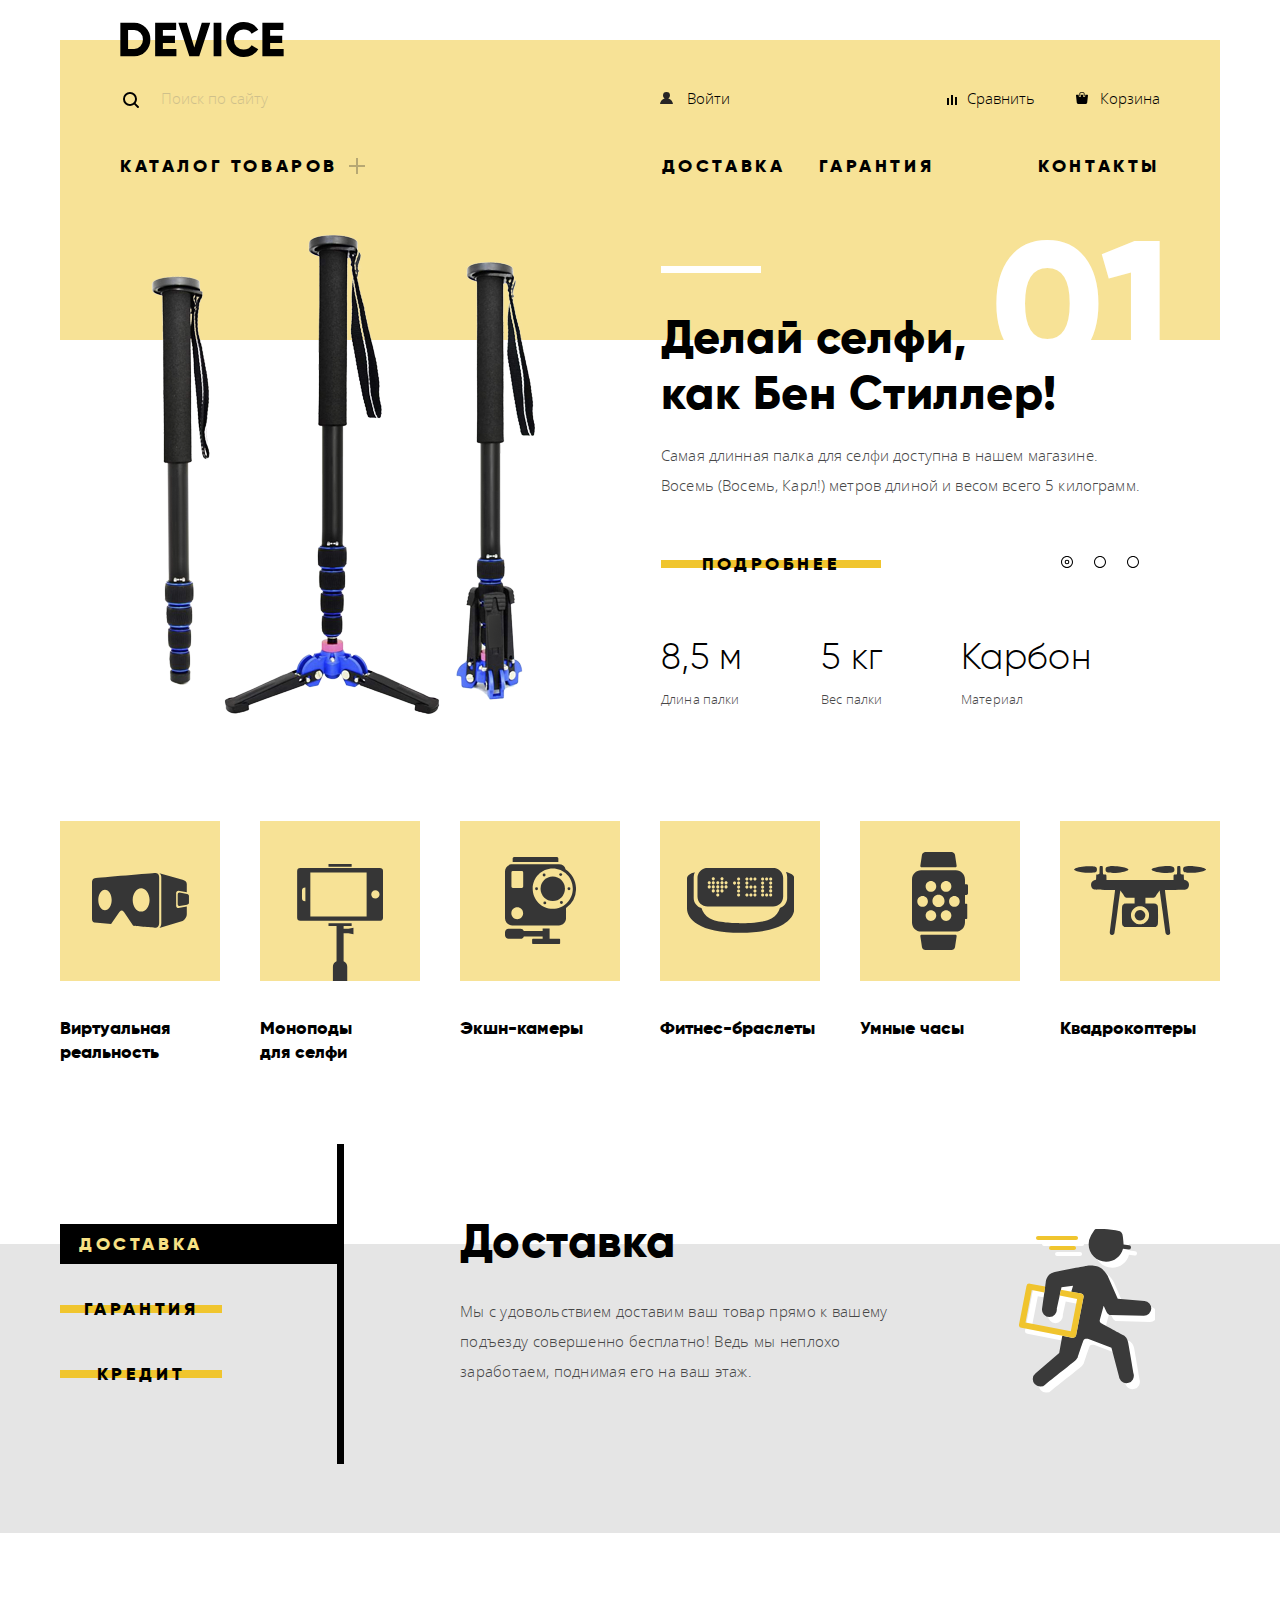
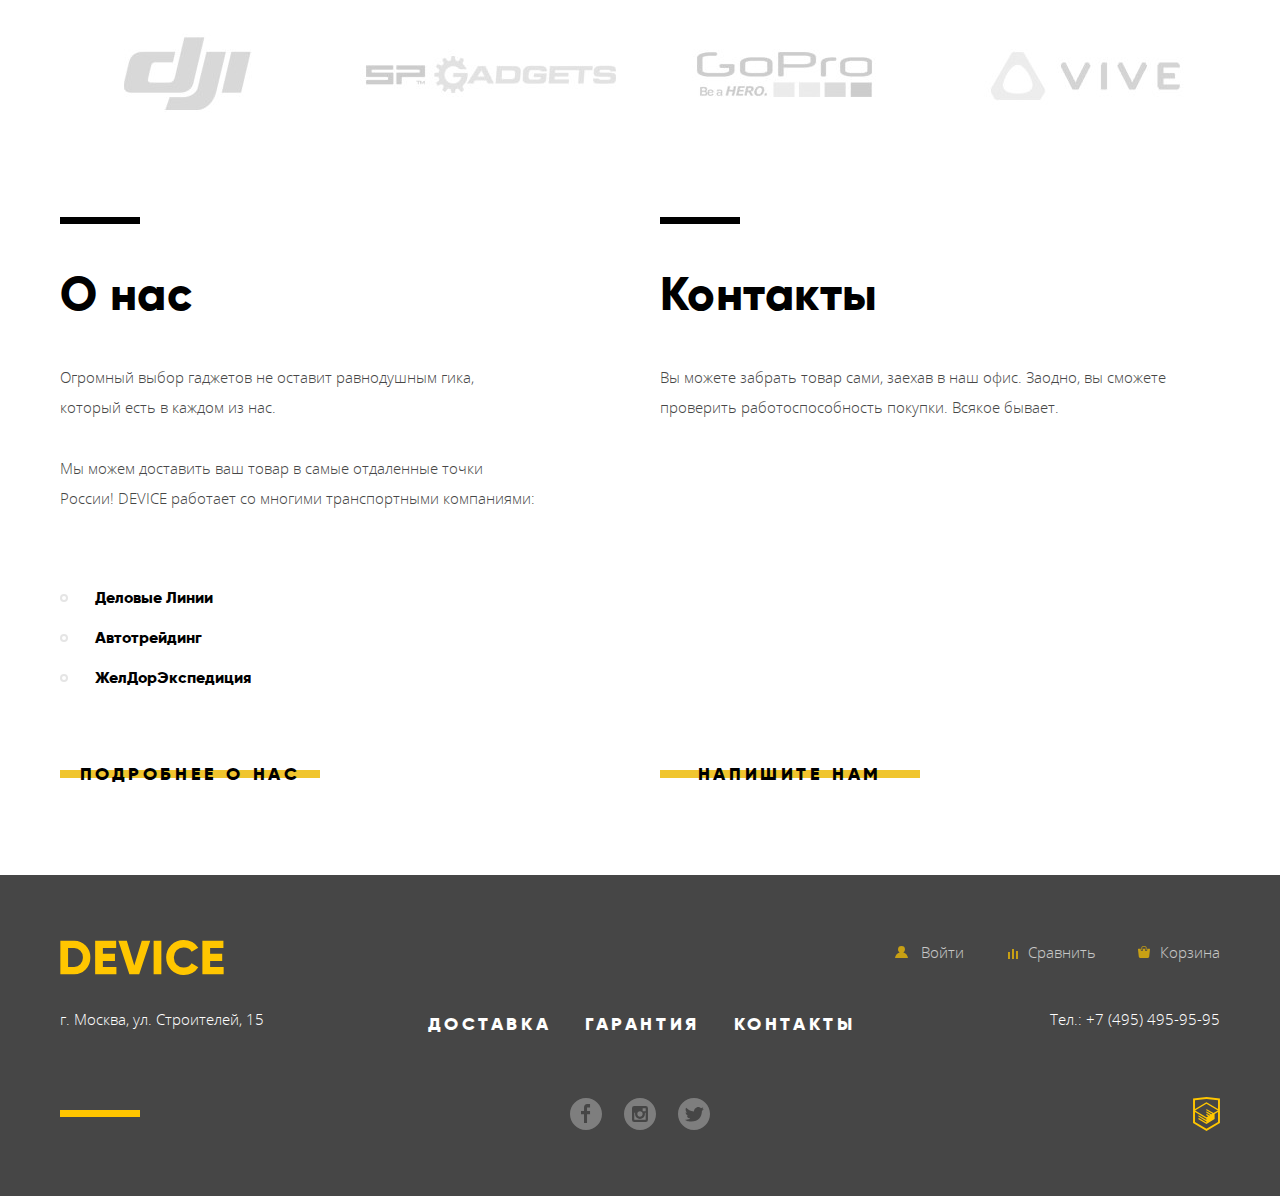
==== commit 1f653c64: "Задание 7. Исправил замечания наставника" ====
--- a/index.html
+++ b/index.html
@@ -16,14 +16,12 @@
 					</svg>
 				</a>
 				<div class="second-menu">
-					<div class="search-block">
-						<form action="https://echo.htmlacademy.ru" method="get">
-							<label class="search-label" for="search">Поиск</label>
-							<input id="search" type="text" name="search" placeholder="Поиск по сайту">
-							<button class="search-btn" type="submit"><span>Найти</span></button>
-							<div class="search-line"></div>
-						</form>
-					</div>
+					<form class="search-block" action="https://echo.htmlacademy.ru" method="get">
+						<label class="search-label" for="search">Поиск</label>
+						<input id="search" type="text" name="search" placeholder="Поиск по сайту">
+						<button class="search-btn" type="submit"><span>Найти</span></button>
+						<div class="search-line"></div>
+					</form>
 					<ul class="user-menu">
 						<li class="user-menu-item user-menu-enter">
 							<a class="user-menu-link user-menu-link-user" href="#">Войти</a>
@@ -37,7 +35,8 @@
 					</ul>
 				</div>
 				<ul class="main-menu">
-					<li class="main-menu-item main-menu-item-catalog"><a>Каталог товаров</a>
+					<li class="main-menu-item main-menu-item-catalog" tabindex="0">
+						<a>Каталог товаров</a>
 						<div class="product-catalog">
 							<ul class="product-catalog-list">
 								<li><a href="#">Виртуальная реальность</a></li>
@@ -64,8 +63,11 @@
 		<div class="container">
 			<h1 class="visually-hidden">Интернет магазин гаджетов</h1>
 			<section class="slider">
+				<input class="visually-hidden slider-nav" type="radio" id="dot1" name="slides" checked>
+				<input class="visually-hidden slider-nav" type="radio" id="dot2" name="slides">
+				<input class="visually-hidden slider-nav" type="radio" id="dot3" name="slides">
 				<ul class="slider-list">
-					<li class="slide">
+					<li class="slide" id="slide1">
 						<p class="slide-number">01</p>
 						<div class="slide-image">
 							<img src="img/slider-1.png" alt="Палка для селфи" width="384" height="486">
@@ -88,13 +90,13 @@
 							</table>
 						</div>
 					</li>
-					<li class="slide">
+					<li class="slide" id="slide2">
 						<p class="slide-number">02</p>
 						<div class="slide-image">
 							<img src="img/slider-2.png" alt="Фитнес-браслет" width="345" height="485">
 						</div>
 						<div class="slide-content">
-							<h2 class="title slide-title">Худеем правильно!</h2>
+							<h2 class="title slide-title">Худеем <br>правильно!</h2>
 							<p class="slide-desc">Мотивирующие фитнес-браслеты помогут найти в себе силы не пропускать занятия и соблюдать диету.</p>
 							<a href="#" class="btn"><span>Подробнее</span></a>
 							<table class="slide-parameters">
@@ -107,7 +109,7 @@
 							</table>
 						</div>
 					</li>
-					<li class="slide">
+					<li class="slide" id="slide3">
 						<p class="slide-number">03</p>
 						<div class="slide-image">
 							<img src="img/slider-3.png" alt="Квадрокоптер" width="526" height="334">
@@ -129,20 +131,11 @@
 						</div>
 					</li>
 				</ul>
-				<ul class="slider-nav">
-					<li class="dot">
-						<input type="radio" id="dot1" name="slides" checked>
-						<label for="dot1">Слайд 1</label>
-					</li>
-					<li class="dot">
-						<input type="radio" id="dot2" name="slides">
-						<label for="dot2">Слайд 2</label>
-					</li>
-					<li class="dot">
-						<input type="radio" id="dot3" name="slides">
-						<label for="dot3">Слайд 3</label>
-					</li>
-				</ul>
+				<div class="slider-nav">
+					<label for="dot1">Слайд 1</label>
+					<label for="dot2">Слайд 2</label>
+					<label for="dot3">Слайд 3</label>
+				</div>
 			</section>
 			<section class="category">
 				<h2 class="visually-hidden">Категории товаров</h2>
@@ -201,27 +194,30 @@
 		<section class="services">
 			<div class="container">
 				<h2 class="visually-hidden">Сервисы</h2>
+				<input class="visually-hidden" type="radio" id="tab1" name="services" checked>
+				<input class="visually-hidden" type="radio" id="tab2" name="services">
+				<input class="visually-hidden" type="radio" id="tab3" name="services">
 				<ul class="services-list">
-					<li class="services-item services-item-current">
-						<p class="btn services-bookmark">Доставка</p>
-					</li>
 					<li class="services-item">
-						<p class="btn services-bookmark">Гарантия</p>
+						<label class="btn services-bookmark" for="tab1">Доставка</label>
 					</li>
 					<li class="services-item">
-						<p class="btn services-bookmark">Кредит</p>
+						<label class="btn services-bookmark" for="tab2">Гарантия</label>
+					</li>
+					<li class="services-item">
+						<label class="btn services-bookmark" for="tab3">Кредит</label>
 					</li>
 				</ul>
 				<div class="services-desc">
-					<div class="services-desc-item services-desc-item-delivery">
+					<div class="services-desc-item services-desc-item-delivery" id="delivery">
 						<h3 class="title">Доставка</h3>
 						<p class="services-item-text">Мы с удовольствием доставим ваш товар прямо к вашему подъезду совершенно бесплатно! Ведь мы неплохо заработаем, поднимая его на ваш этаж.</p>
 					</div>
-					<div class="services-desc-item services-desc-item-warranty">
+					<div class="services-desc-item services-desc-item-warranty" id="warranty">
 						<h3 class="title">Гарантия</h3>
 						<p class="services-item-text">Если из-за возгорания купленного у нас товара у вас сгорит дом — не переживайте, мы выдадим вам новый. <br>Товар, не дом, конечно же.</p>
 					</div>
-					<div class="services-desc-item services-desc-item-credit">
+					<div class="services-desc-item services-desc-item-credit" id="credit">
 						<h3 class="title">Кредит</h3>
 						<p class="services-item-text">Залезть в долговую яму стало проще! Кредитные консультанты подберут для вас наиболее выгодные условия кредита. Выгодные для нашего банка, разумеется.</p>
 					</div>
@@ -270,7 +266,8 @@
 					<h2 class="title contacts-title">Контакты</h2>
 					<p class="contacts-text">Вы можете забрать товар сами, заехав в наш офис. Заодно, вы сможете проверить работоспособность покупки. Всякое бывает.</p>
 					<a class="contacts-map-link" href="#">
-						<img src="img/map.jpg" width="560" height="222" alt="Офис компании по адресу город Москва, улица Строителей 15">
+						<!-- <img src="img/map.jpg" width="560" height="222" alt="Офис компании по адресу город Москва, улица Строителей 15"> -->
+						<iframe src="https://www.google.com/maps/embed?pb=!1m18!1m12!1m3!1d2249.1125488779976!2d37.52742931582563!3d55.68703098053581!2m3!1f0!2f0!3f0!3m2!1i1024!2i768!4f13.1!3m3!1m2!1s0x46b54cf65f5c8955%3A0x694710ccd55501e!2z0YPQuy4g0KHRgtGA0L7QuNGC0LXQu9C10LksIDE1LCDQnNC-0YHQutCy0LAsIDExOTMxMQ!5e0!3m2!1sru!2sru!4v1582396701305!5m2!1sru!2sru" width="560" height="222" frameborder="0" style="border:0;" allowfullscreen=""></iframe>
 					</a>
 					<a href="#" class="btn index-column-btn"><span>Напишите нам</span></a>
 				</section>
--- a/css/style.css
+++ b/css/style.css
@@ -96,12 +96,15 @@
 	top: 50%;
 	width: 100%;
 	height: 8px;
-	transform: translateY(-50%);
+	-webkit-transform: translateY(-50%);
+	        transform: translateY(-50%);
 	background-color: #f0c52e;
 	z-index: -1;
+	-webkit-transition: height 0.3s;
 	transition: height 0.3s;
 }
-.btn:hover::before {
+.btn:hover::before,
+.btn:focus::before {
 	height: 100%;
 }
 .btn:active span {
@@ -116,8 +119,15 @@
 	margin-bottom: 16px;
 }
 .second-menu {
-	display: flex;
-	justify-content: space-between;
+	display: -webkit-box;
+	display: -ms-flexbox;
+	display: flex;
+	-webkit-box-pack: justify;
+	    -ms-flex-pack: justify;
+	        justify-content: space-between;
+	-webkit-box-align: start;
+	    -ms-flex-align: start;
+	        align-items: flex-start;
 	margin-bottom: 28px;
 }
 form {
@@ -142,7 +152,8 @@
 	width: 316px;
 	height: 49px;
 	padding-right: 20px;
-	box-sizing: border-box;
+	-webkit-box-sizing: border-box;
+	        box-sizing: border-box;
 	font-weight: 300;
 	background-color: transparent;
 	border: 0;
@@ -193,18 +204,25 @@
 	display: block;
 }
 .user-menu {
-	display: flex;
-	min-width: 500px;
+	display: -webkit-box;
+	display: -ms-flexbox;
+	display: flex;
+	-ms-flex-wrap: wrap;
+	    flex-wrap: wrap;
+	width: 541px;
 	padding: 0;
 	margin: 0;
 	list-style: none;
 }
 .user-menu-item {
-	display: flex;
-	align-items: center;
-}
-.user-menu-item:last-child {
-	margin-left: auto;
+	display: -webkit-box;
+	display: -ms-flexbox;
+	display: flex;
+	-webkit-box-align: center;
+	    -ms-flex-align: center;
+	        align-items: center;
+	min-height: 49px;
+	margin-left: 41px;
 }
 .user-menu-item a {
 	position: relative;
@@ -221,7 +239,7 @@
 	opacity: 0.3;
 }
 .user-menu-enter {
-	min-width: 226px;
+	min-width: 246px;
 }
 .user-menu-link-user {
 	padding-left: 27px;
@@ -229,18 +247,16 @@
 .user-menu-link-user::before {
 	content: "";
 	position: absolute;
+	top: 0;
+	left: 0;
 	width: 13px;
 	height: 100%;
 	background-image: url(../img/user.svg);
 	background-repeat: no-repeat;
 	background-position: center;
-	top: 0;
-	left: 0;
-
 }
 .user-menu-link-compare {
 	padding-left: 20px;
-	margin-left: 61px;
 }
 .user-menu-link-compare::before {
 	content: "";
@@ -268,21 +284,40 @@
 	left: 0;
 }
 .main-menu {
-	display: flex;
-	flex-wrap: wrap;
+	display: -webkit-box;
+	display: -ms-flexbox;
+	display: flex;
+	-ms-flex-wrap: wrap;
+	    flex-wrap: wrap;
+	-webkit-box-pack: end;
+	    -ms-flex-pack: end;
+	        justify-content: flex-end;
 	padding: 0;
 	margin: 0;
 	list-style: none;
+}
+.main-menu-item {
+	margin-left: 34px;
+}
+.main-menu-item:first-child {
+	margin-left: 0;
+	margin-right: auto;
+}
+.main-menu-item:last-child {
+	margin-left: 104px;
 }
 .main-menu-item-catalog {
 	min-width: 246px;
-	margin-right: 294px;
+	margin-right: 260px;
 	cursor: pointer;
 }
 .main-menu-item-catalog a {
 	padding-right: 16px;
 }
-.main-menu-item-catalog:hover .product-catalog {
+.main-menu-item-catalog:hover .product-catalog,
+.main-menu-item-catalog:focus .product-catalog {
+	display: -webkit-box;
+	display: -ms-flexbox;
 	display: flex;
 }
 .main-menu-item-catalog > a {
@@ -300,12 +335,6 @@
 	background-position: center;
 	opacity: 0.3;
 }
-.main-menu-item:nth-child(2) {
-	margin-right: 34px;
-}
-.main-menu-item:last-child {
-	margin-left: auto;
-}
 .main-menu-item > a {
 	font-family: "Gilroy", "Arial", sans-serif;
 	font-size: 18px;
@@ -328,7 +357,8 @@
 	display: none;
 	width: 100%;
 	padding: 25px 60px;
-	box-sizing: border-box;
+	-webkit-box-sizing: border-box;
+	        box-sizing: border-box;
 	background-color: #f7e296;
 	z-index: 2;
 }
@@ -357,8 +387,8 @@
 .slider {
 	position: relative;
 	padding-top: 3px;
-	padding-right: 60px;
-	padding-bottom: 95px;
+	padding-right: 54px;
+	padding-bottom: 90px;
 	background-image: linear-gradient(to bottom, #f7e296 112px, #ffffff 112px);
 }
 .slider-list {
@@ -368,16 +398,21 @@
 }
 .slide {
 	position: relative;
-	display: flex;
-	justify-content: space-between;
-}
-.slide:not(:first-child) {
+	display: -webkit-box;
+	display: -ms-flexbox;
+	display: flex;
+	-webkit-box-pack: justify;
+	    -ms-flex-pack: justify;
+	        justify-content: space-between;
+    min-height: 500px;
+}
+.slide {
 	display: none;
 }
 .slide-number {
 	position: absolute;
 	top: -16px;
-	right: -12px;
+	right: -6px;
 	margin: 0;
 	font-family: "Gilroy", "Arial", sans-serif;
 	font-size: 179px;
@@ -394,9 +429,8 @@
 }
 .slide-content {
 	position: relative;
-	width: 480px;
+	width: 505px;
 	padding-top: 78px;
-	padding-right: 20px;
 }
 .slide-content::before {
 	content: "";
@@ -414,6 +448,7 @@
 .slide-desc {
 	margin: 0;
 	margin-bottom: 44px;
+	padding-right: 25px;
 	color: #464646;
 	letter-spacing: 0.14px;
 }
@@ -447,45 +482,49 @@
 }
 .slider-nav {
 	position: absolute;
-	right: 67px;
-	bottom: 249px;
-	padding: 0;
-	margin: 0;
-	list-style: none;
-}
-.dot {
+	right: 71px;
+	bottom: 242px;
+	font-size: 0;
+	line-height: 0;
+}
+.slider-nav label {
 	display: inline-block;
-	margin-right: 28px;
-	vertical-align: middle;
-}
-.dot input {
-	display: none;
-}
-.dot label {
-	position: relative;
-	font-size: 0;
-}
-.dot label::before {
-	content: "";
-	position: absolute;
-	top: 0;
-	left: 0;
 	width: 12px;
 	height: 12px;
-	font-size: 0;
+	margin: 10.5px;
+	vertical-align: top;
 	background-image: url(../img/slider-button-empty.svg);
+	background-position: center;
 	background-repeat: no-repeat;
 	background-size: 12px;
 }
-.dot input:checked + label:before {
+#dot1:checked ~ .slider-nav label[for="dot1"],
+#dot2:checked ~ .slider-nav label[for="dot2"],
+#dot3:checked ~ .slider-nav label[for="dot3"] {
 	background-image: url(../img/slider-button.svg);
+}
+#dot1:focus ~ .slider-nav label[for="dot1"],
+#dot2:focus ~ .slider-nav label[for="dot2"],
+#dot3:focus ~ .slider-nav label[for="dot3"] {
+	outline: 2px auto -webkit-focus-ring-color;
+}
+#dot1:checked ~ .slider-list #slide1,
+#dot2:checked ~ .slider-list #slide2,
+#dot3:checked ~ .slider-list #slide3 {
+	display: flex;
 }
 .category {
 	margin-bottom: 45px;
 }
 .category-list {
-	display: flex;
-	justify-content: space-between;
+	display: -webkit-box;
+	display: -ms-flexbox;
+	display: flex;
+	-ms-flex-wrap: wrap;
+	    flex-wrap: wrap;
+	-webkit-box-pack: justify;
+	    -ms-flex-pack: justify;
+	        justify-content: space-between;
 	margin: 0;
 	padding: 0;
 	list-style: none;
@@ -494,9 +533,15 @@
 	width: 160px;
 }
 .category-image-block {
-	display: flex;
-	justify-content: center;
-	align-items: center;
+	display: -webkit-box;
+	display: -ms-flexbox;
+	display: flex;
+	-webkit-box-pack: center;
+	    -ms-flex-pack: center;
+	        justify-content: center;
+	-webkit-box-align: center;
+	    -ms-flex-align: center;
+	        align-items: center;
 	width: 160px;
 	height: 160px;
 	background-color: #f7e296;
@@ -510,7 +555,9 @@
 	opacity: 0.6;
 }
 .category-image-monopod {
-	align-items: flex-end;
+	-webkit-box-align: end;
+	    -ms-flex-align: end;
+	        align-items: flex-end;
 }
 .category-item a {
 	display: block;
@@ -528,8 +575,12 @@
 	background-image: linear-gradient(to bottom, #ffffff 100px, #e5e5e5 100px);
 }
 .services .container {
-	display: flex;
-	justify-content: space-between;
+	display: -webkit-box;
+	display: -ms-flexbox;
+	display: flex;
+	-webkit-box-pack: justify;
+	    -ms-flex-pack: justify;
+	        justify-content: space-between;
 }
 .services-list {
 	position: relative;
@@ -560,22 +611,36 @@
 	font-weight: 800;
 	letter-spacing: 0.2em;
 	text-transform: uppercase;
-	user-select: none;
+	-webkit-user-select: none;
+	   -moz-user-select: none;
+	    -ms-user-select: none;
+	        user-select: none;
 }
 .services-item:last-child {
 	margin-bottom: 0;
 }
 .services-item:active .services-bookmark,
-.services-item-current .services-bookmark {
+#tab1:checked ~ .services-list label[for="tab1"],
+#tab2:checked ~ .services-list label[for="tab2"],
+#tab3:checked ~ .services-list label[for="tab3"] {
 	color: #f7e184;
 	background-color: #000000;
 	z-index: 1;
 }
 .services-item:active .btn::before,
-.services-item-current .btn::before,
-.services-item-current,
+#tab1:checked ~ .services-list li:nth-child(1),
+#tab2:checked ~ .services-list li:nth-child(2),
+#tab3:checked ~ .services-list li:nth-child(3),
+#tab1:checked ~ .services-list label[for="tab1"]::before,
+#tab2:checked ~ .services-list label[for="tab2"]::before,
+#tab3:checked ~ .services-list label[for="tab3"]::before,
 .services-item:active {
 	background-color: #000000;
+}
+#tab1:focus ~ .services-list label[for="tab1"],
+#tab2:focus ~ .services-list label[for="tab2"],
+#tab3:focus ~ .services-list label[for="tab3"] {
+	outline: 2px auto -webkit-focus-ring-color;
 }
 .services-desc {
 	width: 760px;
@@ -595,7 +660,7 @@
 	right: 65px;
 	background-image: url(../img/delivery.svg);
 }
-.services-desc-item-warranty {
+.services-desc-item {
 	display: none;
 }
 .services-desc-item-warranty::after {
@@ -605,9 +670,6 @@
 	right: 45px;
 	background-image: url(../img/warranty.svg);
 }
-.services-desc-item-credit {
-	display: none;
-}
 .services-desc-item-credit::after {
 	width: 156px;
 	height: 186px;
@@ -623,12 +685,21 @@
 	color: #464646;
 	letter-spacing: 0.02em;
 }
+#tab1:checked ~ .services-desc #delivery,
+#tab2:checked ~ .services-desc #warranty,
+#tab3:checked ~ .services-desc #credit {
+	display: block;
+}
 .partners {
 	padding: 92px 0;
 }
 .partners-list {
-	display: flex;
-	justify-content: space-between;
+	display: -webkit-box;
+	display: -ms-flexbox;
+	display: flex;
+	-webkit-box-pack: justify;
+	    -ms-flex-pack: justify;
+	        justify-content: space-between;
 	margin: 0;
 	padding: 0;
 	list-style: none;
@@ -642,6 +713,7 @@
 }
 .partners-link:hover,
 .partners-link:focus {
+	-webkit-transition: all 0.3s linear;
 	transition: all 0.3s linear;
 }
 .partners-link-dji {
@@ -673,8 +745,12 @@
 	background-image: url(../img/partner-vive-hover.png);
 }
 .index-column {
-	display: flex;
-	justify-content: space-between;
+	display: -webkit-box;
+	display: -ms-flexbox;
+	display: flex;
+	-webkit-box-pack: justify;
+	    -ms-flex-pack: justify;
+	        justify-content: space-between;
 	padding-bottom: 81px;
 }
 .about-us {
@@ -735,7 +811,8 @@
 	left: 0;
 	width: 8px;
 	height: 8px;
-	box-sizing: border-box;
+	-webkit-box-sizing: border-box;
+	        box-sizing: border-box;
 	border: 2px solid #e5e5e5;
 	border-radius: 50%;
 }
@@ -747,23 +824,33 @@
 	background-color: #464646;
 }
 .main-footer-top {
-	display: flex;
-	justify-content: space-between;
+	display: -webkit-box;
+	display: -ms-flexbox;
+	display: flex;
+	-webkit-box-pack: justify;
+	    -ms-flex-pack: justify;
+	        justify-content: space-between;
 	min-height: 47px;
 	margin-bottom: 23px;
 }
 .main-footer .logo-link {
-	align-self: center;
+	-ms-flex-item-align: center;
+	    -ms-grid-row-align: center;
+	    align-self: center;
 }
 .main-footer svg {
 	fill: #ffc600;
 }
 .main-footer .user-menu {
-	justify-content: flex-end;
-	align-self: flex-start;
+	-webkit-box-pack: end;
+	    -ms-flex-pack: end;
+	        justify-content: flex-end;
+	-ms-flex-item-align: start;
+	    align-self: flex-start;
 }
 .main-footer .user-menu-item {
 	margin-left: 34px;
+	min-height: 35px;
 }
 .main-footer .user-menu-link {
 	padding-left: 30px;
@@ -802,8 +889,12 @@
 	opacity: 0.3;
 }
 .main-footer-middle {
-	display: flex;
-	justify-content: space-between;
+	display: -webkit-box;
+	display: -ms-flexbox;
+	display: flex;
+	-webkit-box-pack: justify;
+	    -ms-flex-pack: justify;
+	        justify-content: space-between;
 	margin-bottom: 58px;
 }
 .adress {
@@ -812,13 +903,20 @@
 	color: #ffffff;
 }
 .menu-list {
-	display: flex;
-	flex-wrap: wrap;
-	justify-content: space-between;
-	align-items: center;
+	display: -webkit-box;
+	display: -ms-flexbox;
+	display: flex;
+	-ms-flex-wrap: wrap;
+	    flex-wrap: wrap;
+	-webkit-box-pack: justify;
+	    -ms-flex-pack: justify;
+	        justify-content: space-between;
+	-webkit-box-align: center;
+	    -ms-flex-align: center;
+	        align-items: center;
 	width: 428px;
 	padding: 0;
-	padding-top: 6px;
+	padding-top: 5px;
 	margin: 0;
 	list-style: none;
 }
@@ -844,9 +942,15 @@
 	text-align: right;
 }
 .main-footer-bottom {
-	display: flex;
-	justify-content: space-between;
-	align-items: center;
+	display: -webkit-box;
+	display: -ms-flexbox;
+	display: flex;
+	-webkit-box-pack: justify;
+	    -ms-flex-pack: justify;
+	        justify-content: space-between;
+	-webkit-box-align: center;
+	    -ms-flex-align: center;
+	        align-items: center;
 }
 .main-footer-block {
 	width: 80px;
@@ -854,13 +958,18 @@
 	background-color: #ffc600;
 }
 .social-list {
-	display: flex;
-	flex-wrap: wrap;
-	justify-content: space-between;
-	min-width: 141px;
+	display: -webkit-box;
+	display: -ms-flexbox;
+	display: flex;
+	-ms-flex-wrap: wrap;
+	    flex-wrap: wrap;
+	max-width: 400px;
 	margin: 0;
 	padding: 0;
 	list-style: none;
+}
+.social-item {
+	margin: 0 11px;
 }
 .social-link {
 	display: block;
@@ -884,10 +993,6 @@
 .social-link-twitter {
 	background-image: url(../img/twitter.svg);
 }
-/*.sponsor-block {
-	width: 80px;
-	text-align: right;
-}*/
 .sponsor-link {
 	display: block;
     margin-left: 53px;
@@ -937,7 +1042,8 @@
 	background-color: transparent;
 }
 .map-big img{
-	box-shadow: 0 10px 20px 0 rgba(4, 6, 6, 0.2);
+	-webkit-box-shadow: 0 10px 20px 0 rgba(4, 6, 6, 0.2);
+	        box-shadow: 0 10px 20px 0 rgba(4, 6, 6, 0.2);
 }
 										/*---------- catalog.html ----------*/
 .inner-page h1 {
@@ -947,8 +1053,11 @@
 	margin-bottom: 36px;
 }
 .breadcrumbs {
-	display: flex;
-	flex-wrap: wrap;
+	display: -webkit-box;
+	display: -ms-flexbox;
+	display: flex;
+	-ms-flex-wrap: wrap;
+	    flex-wrap: wrap;
 	font-size: 14px;
     line-height: 24px;
 	margin: 0;
@@ -972,7 +1081,8 @@
 	background-image: url(../img/nav-arrow.svg);
 	background-repeat: no-repeat;
 	background-position: center;
-	transform: translateY(-50%);
+	-webkit-transform: translateY(-50%);
+	        transform: translateY(-50%);
 }
 .breadcrumbs li:last-child {
 	margin-right: 0;
@@ -992,19 +1102,34 @@
 	opacity: 0.1;
 }
 .catalog-columns {
+	display: -webkit-box;
+	display: -ms-flexbox;
 	display: flex;
 }
 aside.filter {
-	display: flex;
-	flex-direction: column;
-	align-items: flex-end; 
+	display: -webkit-box;
+	display: -ms-flexbox;
+	display: flex;
+	-webkit-box-orient: vertical;
+	-webkit-box-direction: normal;
+	    -ms-flex-direction: column;
+	        flex-direction: column;
+	-webkit-box-align: end;
+	    -ms-flex-align: end;
+	        align-items: flex-end; 
 	width: 33.5%;
 	background-color: #efefef;
 }
 .filter-title-wrapper {
-	display: flex;
-	justify-content: flex-end;
-	align-items: center;
+	display: -webkit-box;
+	display: -ms-flexbox;
+	display: flex;
+	-webkit-box-pack: end;
+	    -ms-flex-pack: end;
+	        justify-content: flex-end;
+	-webkit-box-align: center;
+	    -ms-flex-align: center;
+	        align-items: center;
 	width: 100%;
 	min-height: 70px;
 	padding-right: 68px;
@@ -1088,11 +1213,13 @@
 	height: 20px;
 	background-color: #ffffff;
 	border-radius: 50%;
-	box-shadow: 0 2px 1px 0 #cfcfcf;
+	-webkit-box-shadow: 0 2px 1px 0 #cfcfcf;
+	        box-shadow: 0 2px 1px 0 #cfcfcf;
 	cursor: pointer;
 }
 .range-controls .toggle:active {
-	transform: scale(1.2);
+	-webkit-transform: scale(1.2);
+	        transform: scale(1.2);
 }
 .range-controls .toggle::before {
 	content: "";
@@ -1154,6 +1281,11 @@
 .property-checkbox:checked + .property-label::before {
 	background-image: url(../img/checkbox-on.svg);
 }
+.property-checkbox:focus + .property-label, 
+.property-radio:focus + .property-label {
+	outline: 2px auto -webkit-focus-ring-color;
+
+}
 input:disabled + .property-label {
 	color: #a6a6a6;
 }
@@ -1180,16 +1312,24 @@
 	background-color: transparent;
 }
 .catalog {
-	flex-grow: 1;
+	-webkit-box-flex: 1;
+	    -ms-flex-positive: 1;
+	        flex-grow: 1;
 }
 .sort {
+	padding-right: 20px;
 	padding-left: 72px;
 	background-color: #ebebeb;
 }
 .sort-wrapper {
-	display: flex;
-	flex-wrap: wrap;
-	align-items: center;
+	display: -webkit-box;
+	display: -ms-flexbox;
+	display: flex;
+	-ms-flex-wrap: wrap;
+	    flex-wrap: wrap;
+	-webkit-box-align: center;
+	    -ms-flex-align: center;
+	        align-items: center;
 	width: 760px;
 	min-height: 70px;
 }
@@ -1198,8 +1338,11 @@
 	margin-right: 49px;
 }
 .sort-list {
-	display: flex;
-	flex-wrap: wrap;
+	display: -webkit-box;
+	display: -ms-flexbox;
+	display: flex;
+	-ms-flex-wrap: wrap;
+	    flex-wrap: wrap;
 	margin: 0;
 	padding: 0;
 	list-style: none;
@@ -1244,6 +1387,9 @@
 	background-repeat: no-repeat;
 	background-position: center;
 }
+.sort-link:focus::before {
+	outline: 2px auto -webkit-focus-ring-color;
+}
 .sort-list-volume {
 	line-height: 0;
 }
@@ -1256,21 +1402,32 @@
 .catalog-container {
 	width: 760px;
 	padding-top: 69px;
+	padding-right: 20px;
 	padding-left: 72px;
 	padding-bottom: 77px;
 }
 .product-list {
-	display: flex;
-	flex-wrap: wrap;
-	justify-content: space-between;
+	display: -webkit-box;
+	display: -ms-flexbox;
+	display: flex;
+	-ms-flex-wrap: wrap;
+	    flex-wrap: wrap;
+	-webkit-box-pack: justify;
+	    -ms-flex-pack: justify;
+	        justify-content: space-between;
 	margin: 0;
 	padding: 0;
 	list-style: none;
 }
 .product-item {
 	position: relative;
-	display: flex;
-	flex-direction: column;
+	display: -webkit-box;
+	display: -ms-flexbox;
+	display: flex;
+	-webkit-box-orient: vertical;
+	-webkit-box-direction: normal;
+	    -ms-flex-direction: column;
+	        flex-direction: column;
 	margin-bottom: 44px;
 }
 .product-item.new::before {
@@ -1298,13 +1455,23 @@
 	margin-bottom: 34px;
 }
 .product-image-wrapper:hover .product-image-hover {
+	display: -webkit-box;
+	display: -ms-flexbox;
 	display: flex;
 }
 .product-item-price {
-	display: flex;
-	justify-content: space-between;
-	align-items: baseline;
-	order: 1;
+	display: -webkit-box;
+	display: -ms-flexbox;
+	display: flex;
+	-webkit-box-pack: justify;
+	    -ms-flex-pack: justify;
+	        justify-content: space-between;
+	-webkit-box-align: baseline;
+	    -ms-flex-align: baseline;
+	        align-items: baseline;
+	-webkit-box-ordinal-group: 2;
+	    -ms-flex-order: 1;
+	        order: 1;
 	letter-spacing: 0.01em;
 }
 .product-name {
@@ -1333,12 +1500,18 @@
 	top: 0;
 	left: 0;
 	display: none;
-	flex-direction: column;
-	align-items: center;
+	-webkit-box-orient: vertical;
+	-webkit-box-direction: normal;
+	    -ms-flex-direction: column;
+	        flex-direction: column;
+	-webkit-box-align: center;
+	    -ms-flex-align: center;
+	        align-items: center;
 	width: 100%;
 	height: 100%;
 	padding-top: 160px;
-	box-sizing: border-box;
+	-webkit-box-sizing: border-box;
+	        box-sizing: border-box;
 	background-color: rgba(238, 238, 238, 0.7);
 	cursor: pointer;
 }
@@ -1362,16 +1535,27 @@
 	opacity: 0.2;
 }
 .pagination {
-	display: flex;
-	justify-content: space-between;
-	align-items: center;
+	display: -webkit-box;
+	display: -ms-flexbox;
+	display: flex;
+	-webkit-box-pack: justify;
+	    -ms-flex-pack: justify;
+	        justify-content: space-between;
+	-webkit-box-align: center;
+	    -ms-flex-align: center;
+	        align-items: center;
 	margin-top: -9px;
 	background-color: #ebebeb;
 }
 .pagination-list {
-	display: flex;
-	flex-wrap: wrap;
-	justify-content: space-between;
+	display: -webkit-box;
+	display: -ms-flexbox;
+	display: flex;
+	-ms-flex-wrap: wrap;
+	    flex-wrap: wrap;
+	-webkit-box-pack: justify;
+	    -ms-flex-pack: justify;
+	        justify-content: space-between;
 	padding: 0;
 	margin: 0;
 	list-style: none;
@@ -1397,7 +1581,9 @@
 	margin-right: 11px;
 }
 .pagination .prev:hover,
-.pagination .next:hover {
+.pagination .prev:focus,
+.pagination .next:hover,
+.pagination .next:focus {
 	background-color: rgba(0, 0, 0, 0.2); 
 }
 .pagination-btn:active span {
@@ -1406,7 +1592,8 @@
 .pagination-list a[href] {
 	opacity: 0.3;
 }
-.pagination-list a[href]:hover {
+.pagination-list a[href]:hover,
+.pagination-list a[href]:focus {
 	opacity: 0.6;
 }
 .pagination-list a[href]:active {
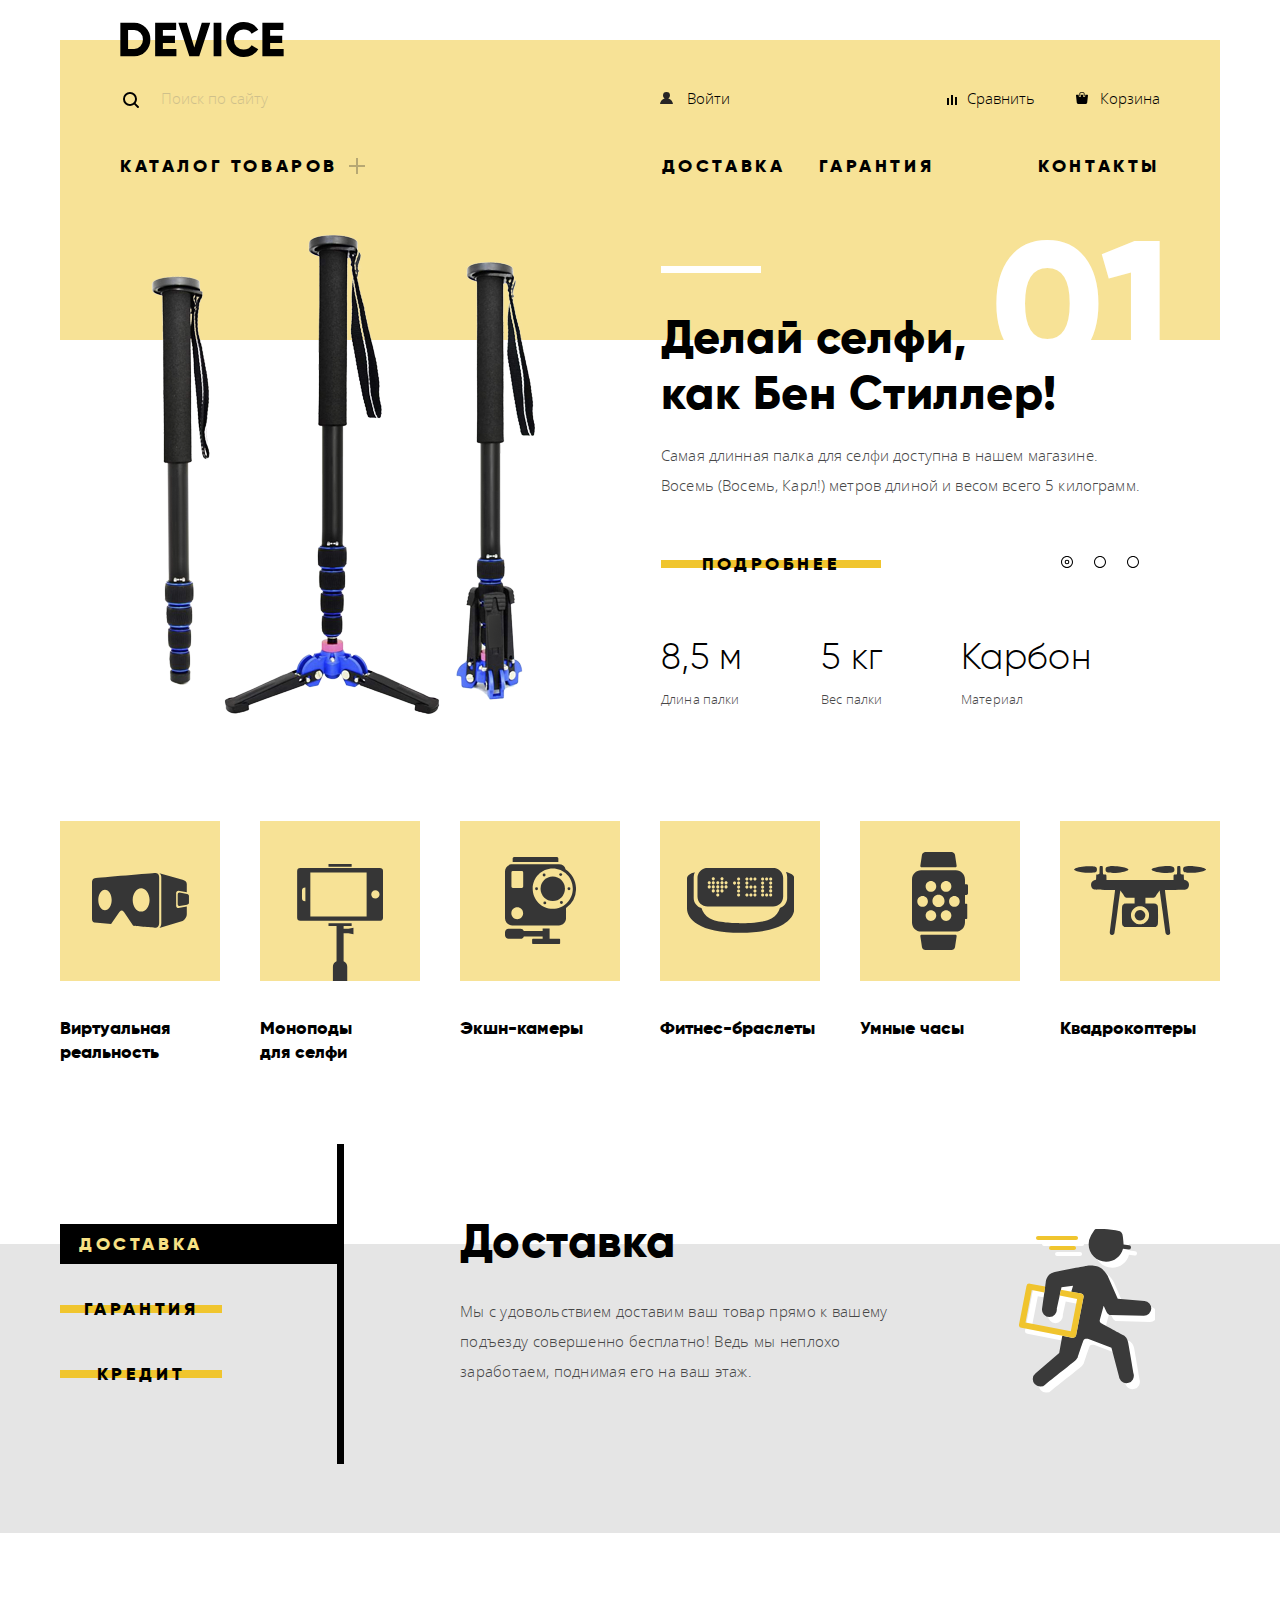
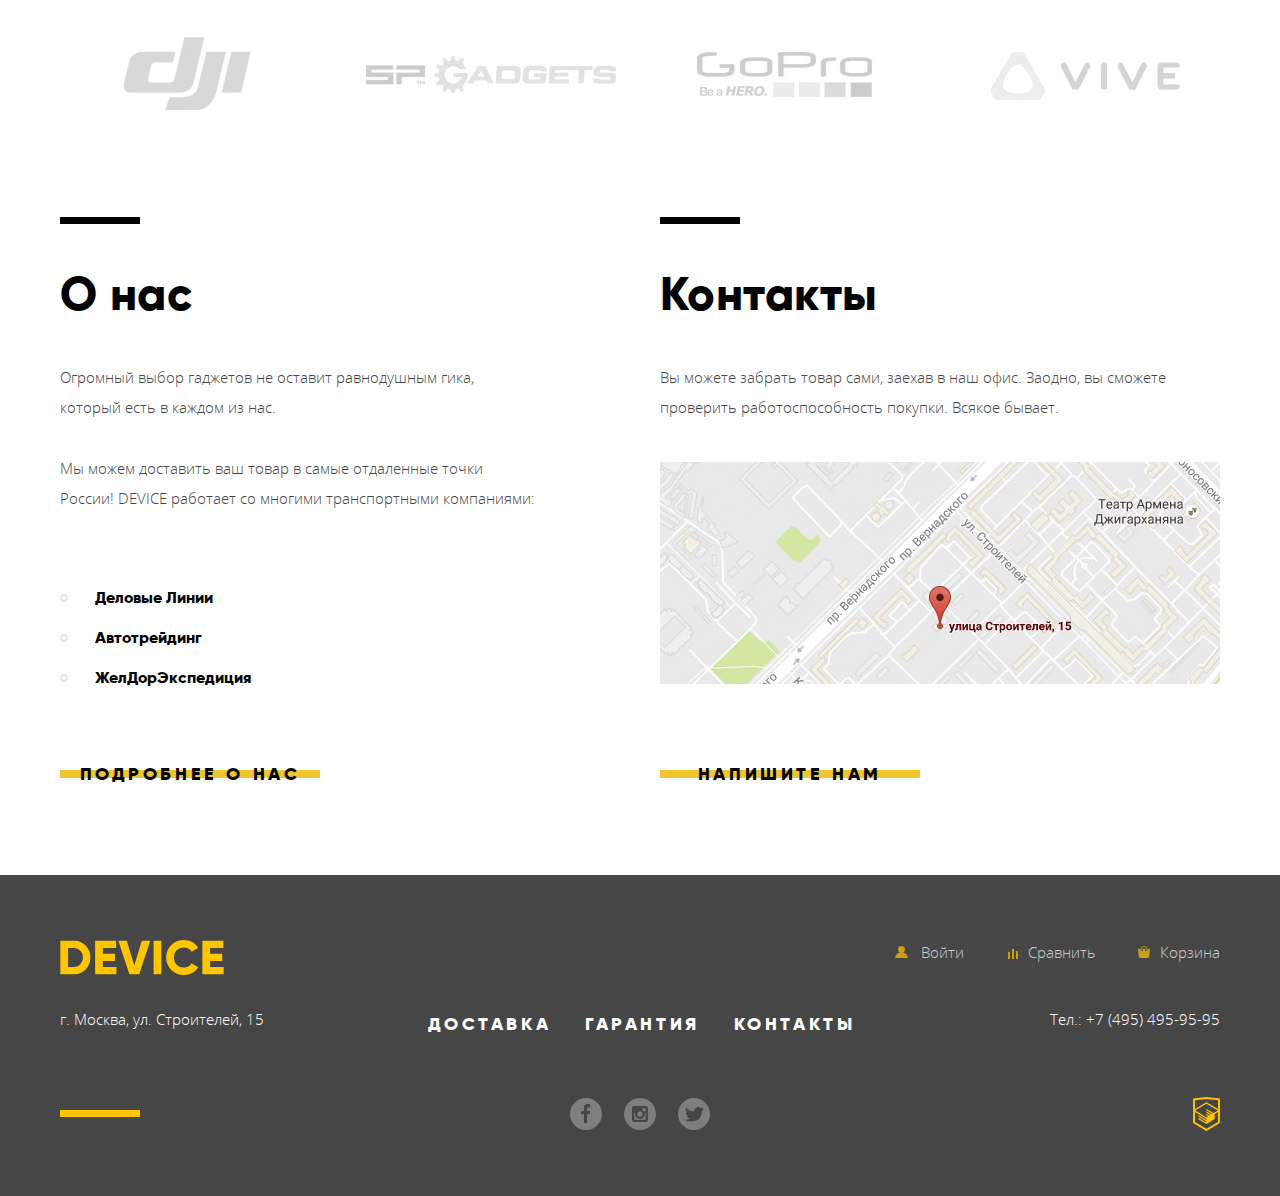
==== commit ced3e3c5: "Задание 8. Оформил контент." ====
--- a/index.html
+++ b/index.html
@@ -266,38 +266,41 @@
 					<h2 class="title contacts-title">Контакты</h2>
 					<p class="contacts-text">Вы можете забрать товар сами, заехав в наш офис. Заодно, вы сможете проверить работоспособность покупки. Всякое бывает.</p>
 					<a class="contacts-map-link" href="#">
-						<!-- <img src="img/map.jpg" width="560" height="222" alt="Офис компании по адресу город Москва, улица Строителей 15"> -->
-						<iframe src="https://www.google.com/maps/embed?pb=!1m18!1m12!1m3!1d2249.1125488779976!2d37.52742931582563!3d55.68703098053581!2m3!1f0!2f0!3f0!3m2!1i1024!2i768!4f13.1!3m3!1m2!1s0x46b54cf65f5c8955%3A0x694710ccd55501e!2z0YPQuy4g0KHRgtGA0L7QuNGC0LXQu9C10LksIDE1LCDQnNC-0YHQutCy0LAsIDExOTMxMQ!5e0!3m2!1sru!2sru!4v1582396701305!5m2!1sru!2sru" width="560" height="222" frameborder="0" style="border:0;" allowfullscreen=""></iframe>
+						<img src="img/map.jpg" width="560" height="222" alt="Офис компании по адресу город Москва, улица Строителей 15">
+						<!-- <iframe src="https://www.google.com/maps/embed?pb=!1m18!1m12!1m3!1d2249.1125488779976!2d37.52742931582563!3d55.68703098053581!2m3!1f0!2f0!3f0!3m2!1i1024!2i768!4f13.1!3m3!1m2!1s0x46b54cf65f5c8955%3A0x694710ccd55501e!2z0YPQuy4g0KHRgtGA0L7QuNGC0LXQu9C10LksIDE1LCDQnNC-0YHQutCy0LAsIDExOTMxMQ!5e0!3m2!1sru!2sru!4v1582396701305!5m2!1sru!2sru" width="560" height="222" frameborder="0" style="border:0;" allowfullscreen=""></iframe> -->
 					</a>
 					<a href="#" class="btn index-column-btn"><span>Напишите нам</span></a>
 				</section>
 			</div>
 		</div>
-		<section class="popup">
+		<section class="popup write">
 			<h2 class="visually-hidden">Напишите нам</h2>
-			<form action="https://echo.htmlacademy.ru" method="post">
-				<div>
-					<label for="user-name">Ваше имя:</label>
-					<input type="text" id="user-name" name="user-name" placeholder="Имя Фамилия">
-				</div>
-				<div>
-					<label for="user-email">Ваш e-mail:</label>
-					<input type="email" id="user-email" name="user-email" placeholder="email@example.com">
-				</div>
-				<div>
+			<form class="write-form" action="https://echo.htmlacademy.ru" method="post">
+				<div class="write-user-data">
+					<div class="write-user-name">
+						<label for="user-name">Ваше имя:</label>
+						<input type="text" id="user-name" name="user-name" placeholder="Имя Фамилия">
+					</div>
+					<div class="write-user-mail">
+						<label for="user-email">Ваш e-mail:</label>
+						<input type="email" id="user-email" name="user-email" placeholder="email@example.com">
+					</div>
+				</div>
+				<div class="write-user-message">
 					<label for="user-message">Текст письма:</label>
 					<textarea id="user-message" name="user-message" placeholder="В свободной форме"></textarea>
 				</div>
-				<button type="submit" class="popup-submit btn"><span>Отправить</span></button>
+				<button class="write-submit btn"  type="submit"><span>Отправить</span></button>
 			</form>
-			<button type="button">Закрыть</button>
+			<button class="close-btn" type="button">Закрыть</button>
 		</section>
-		<section class="map-big">
+		<section class="popup map-big">
 			<h2 class="visually-hidden">Большая карта местоположения офиса</h2>
 			<p>
-				<img src="img/map-big.jpg" width="960" height="559" alt="Офис компании по адресу город Москва, улица Строителей 15">
+				<!-- <img src="img/map-big.jpg" width="960" height="559" alt="Офис компании по адресу город Москва, улица Строителей 15"> -->
+				<iframe src="https://www.google.com/maps/embed?pb=!1m18!1m12!1m3!1d2249.1125488779976!2d37.52742931582563!3d55.68703098053581!2m3!1f0!2f0!3f0!3m2!1i1024!2i768!4f13.1!3m3!1m2!1s0x46b54cf65f5c8955%3A0x694710ccd55501e!2z0YPQuy4g0KHRgtGA0L7QuNGC0LXQu9C10LksIDE1LCDQnNC-0YHQutCy0LAsIDExOTMxMQ!5e0!3m2!1sru!2sru!4v1582743693776!5m2!1sru!2sru" width="960" height="559" frameborder="0" style="border:0;" allowfullscreen=""></iframe>
 			</p>
-			<button type="button">Закрыть</button>
+			<button class="close-btn" type="button">Закрыть</button>
 		</section>
 	</main>
 	<footer class="main-footer">
--- a/css/style.css
+++ b/css/style.css
@@ -1006,18 +1006,31 @@
 .sponsor-link:active {
 	opacity: 0.3;
 }
-.popup,
-.map-big {
+.popup {
+	position: fixed;
+	top: 50%;
+	left: 50%;
+	box-sizing: border-box;
+	background-color: #ffffff;
+	box-shadow: 0 10px 20px rgba(4, 6, 6, 0.2);
+	z-index: 2;
+}
+.write {
 	display: none;
-}
-.popup label {
+	width: 960px;
+	height: 553px;
+	padding: 80px 100px;
+	margin-left: -480px;
+	margin-top: -277px;
+}
+.write label {
 	font-family: "Gilroy", "Arial", sans-serif;
 	font-size: 18px;
 	line-height: 24px;
 	font-weight: 800;
 }
-.popup input,
-.popup textarea {
+.write input,
+.write textarea {
 	font-size: 14px;
 	line-height: 18px;
 	font-weight: 400;
@@ -1027,19 +1040,83 @@
 	border: 3px solid transparent;
 	outline: none;
 }
-.popup input:hover,
-.popup textarea:hover {
+.write input:hover,
+.write textarea:hover {
 	opacity: 0.8;
 }
-.popup input:focus,
-.popup textarea:focus {
+.write input:focus,
+.write textarea:focus {
 	border: 3px solid #f7e296;
 	background-color: transparent;
 	opacity: 1;
 }
-.popup-submit {
+.write input:invalid {
+	background-color: rgba(237, 181, 181, 0.5);
+	border-color: transparent;
+}
+.write-user-data {
+	display: flex;
+	justify-content: space-between;
+	margin-bottom: 35px;
+}
+.write-user-name input,
+.write-user-mail input {
+	display: block;
+	width: 360px;
+	padding: 16px 20px;
+	margin-top: 7px;
+	box-sizing: border-box;
+}
+.write-user-message {
+	margin-bottom: 41px;
+}
+.write-user-message textarea {
+	display: block;
+	width: 100%;
+	height: 156px;
+	padding: 16px 20px;
+	margin-top: 7px;
+	box-sizing: border-box;
+	resize: none;
+}
+.write-submit {
+	min-width: 200px;
 	border: 0;
 	background-color: transparent;
+}
+.close-btn {
+	position: absolute;
+	top: 22px;
+	right: 22px;
+	width: 55px;
+	height: 55px;
+	font-size: 0;
+	border: 0;
+	border-radius: 50%;
+	background-color: transparent;
+	background-image: url(../img/modal-close.svg);
+	background-repeat: no-repeat;
+	background-position: center;
+	cursor: pointer;
+	opacity: 0.5;
+}
+.close-btn:hover,
+.close-btn:focus {
+	opacity: 1;
+	outline: 0;
+}
+.close-btn:active {
+	opacity: 0.3;
+}
+.map-big {
+	display: none;
+	width: 960px;
+	height: 559px;
+	margin-left: -480px;
+	margin-top: -280px;
+}
+.map-big p {
+	margin: 0;
 }
 .map-big img{
 	-webkit-box-shadow: 0 10px 20px 0 rgba(4, 6, 6, 0.2);
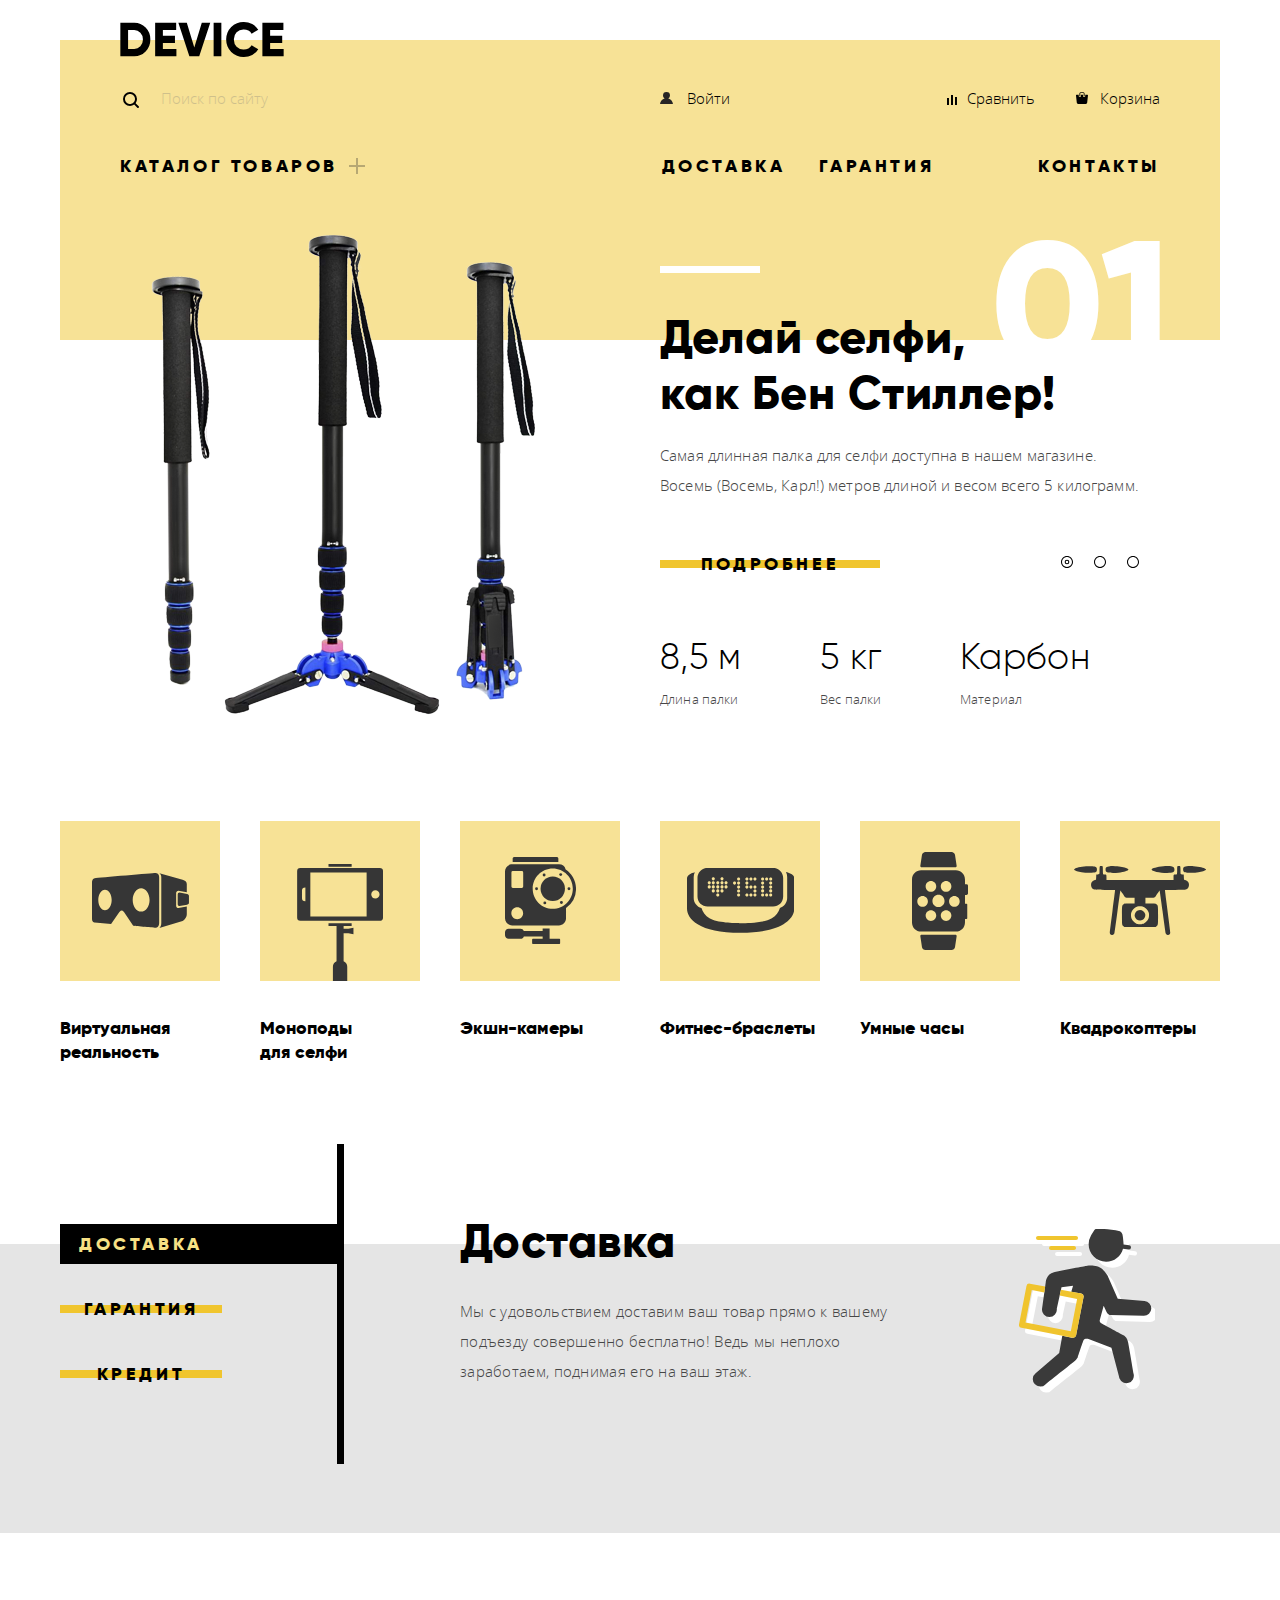
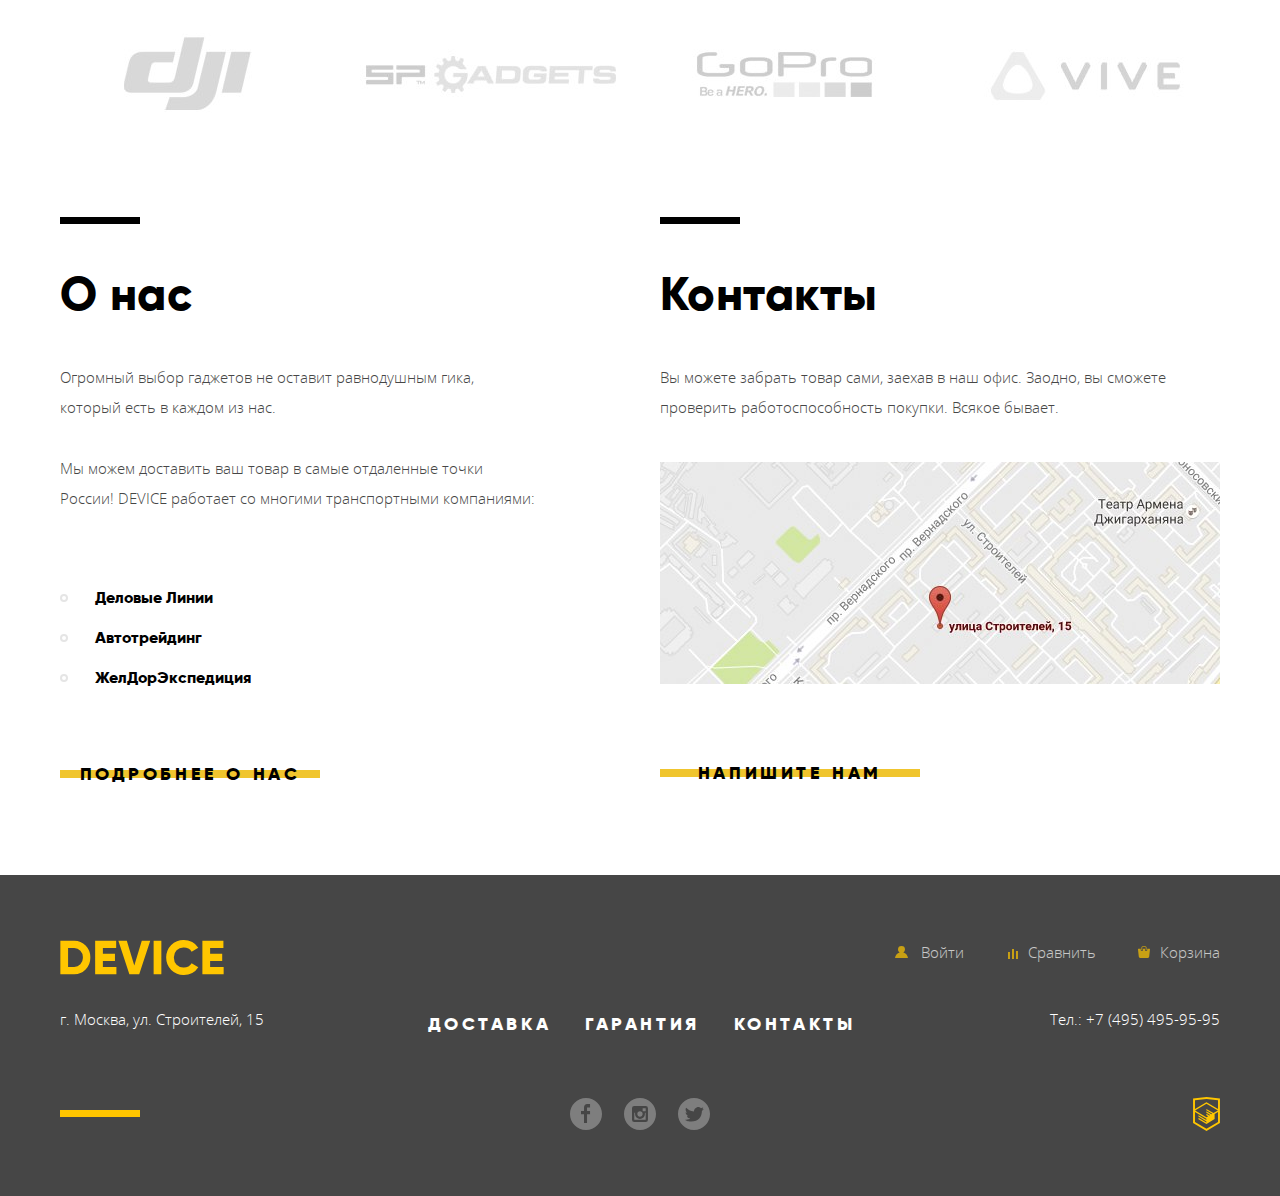
==== commit 87b2c6e6: "Задание 9. Оживил интерактивные элементы." ====
--- a/index.html
+++ b/index.html
@@ -4,7 +4,7 @@
 	<meta charset="UTF-8">
 	<title>HTML Academy: Девайс</title>
 	<link rel="stylesheet" href="css/normalize.css">
-	<link rel="stylesheet" href="css/style.css">
+	<link rel="stylesheet" href="css/style.min.css">
 </head>
 <body>
 	<div class="container">
@@ -63,7 +63,7 @@
 		<div class="container">
 			<h1 class="visually-hidden">Интернет магазин гаджетов</h1>
 			<section class="slider">
-				<input class="visually-hidden slider-nav" type="radio" id="dot1" name="slides" checked>
+				<input class="visually-hidden slider-nav" type="radio" id="dot1" name="slides" checked="checked">
 				<input class="visually-hidden slider-nav" type="radio" id="dot2" name="slides">
 				<input class="visually-hidden slider-nav" type="radio" id="dot3" name="slides">
 				<ul class="slider-list">
@@ -269,7 +269,7 @@
 						<img src="img/map.jpg" width="560" height="222" alt="Офис компании по адресу город Москва, улица Строителей 15">
 						<!-- <iframe src="https://www.google.com/maps/embed?pb=!1m18!1m12!1m3!1d2249.1125488779976!2d37.52742931582563!3d55.68703098053581!2m3!1f0!2f0!3f0!3m2!1i1024!2i768!4f13.1!3m3!1m2!1s0x46b54cf65f5c8955%3A0x694710ccd55501e!2z0YPQuy4g0KHRgtGA0L7QuNGC0LXQu9C10LksIDE1LCDQnNC-0YHQutCy0LAsIDExOTMxMQ!5e0!3m2!1sru!2sru!4v1582396701305!5m2!1sru!2sru" width="560" height="222" frameborder="0" style="border:0;" allowfullscreen=""></iframe> -->
 					</a>
-					<a href="#" class="btn index-column-btn"><span>Напишите нам</span></a>
+					<a href="#" class="btn index-column-btn write-btn"><span>Напишите нам</span></a>
 				</section>
 			</div>
 		</div>
@@ -296,9 +296,9 @@
 		</section>
 		<section class="popup map-big">
 			<h2 class="visually-hidden">Большая карта местоположения офиса</h2>
+			<iframe src="https://www.google.com/maps/embed?pb=!1m18!1m12!1m3!1d2249.1125488779976!2d37.52742931582563!3d55.68703098053581!2m3!1f0!2f0!3f0!3m2!1i1024!2i768!4f13.1!3m3!1m2!1s0x46b54cf65f5c8955%3A0x694710ccd55501e!2z0YPQuy4g0KHRgtGA0L7QuNGC0LXQu9C10LksIDE1LCDQnNC-0YHQutCy0LAsIDExOTMxMQ!5e0!3m2!1sru!2sru!4v1582743693776!5m2!1sru!2sru" width="960" height="559" style="border:0;" allowfullscreen=""></iframe>
 			<p>
-				<!-- <img src="img/map-big.jpg" width="960" height="559" alt="Офис компании по адресу город Москва, улица Строителей 15"> -->
-				<iframe src="https://www.google.com/maps/embed?pb=!1m18!1m12!1m3!1d2249.1125488779976!2d37.52742931582563!3d55.68703098053581!2m3!1f0!2f0!3f0!3m2!1i1024!2i768!4f13.1!3m3!1m2!1s0x46b54cf65f5c8955%3A0x694710ccd55501e!2z0YPQuy4g0KHRgtGA0L7QuNGC0LXQu9C10LksIDE1LCDQnNC-0YHQutCy0LAsIDExOTMxMQ!5e0!3m2!1sru!2sru!4v1582743693776!5m2!1sru!2sru" width="960" height="559" frameborder="0" style="border:0;" allowfullscreen=""></iframe>
+				<img src="img/map-big.jpg" width="960" height="559" alt="Офис компании по адресу город Москва, улица Строителей 15">
 			</p>
 			<button class="close-btn" type="button">Закрыть</button>
 		</section>
@@ -330,7 +330,7 @@
 					<li class="menu-item"><a href="#">Гарантия</a></li>
 					<li class="menu-item"><a href="#">Контакты</a></li>
 				</ul>
-				<p class="tel">Тел.: +7 (495) 495-95-95</p>	
+				<p class="tel"><a class="tel-link" href="tel:+74954959595">Тел.: +7 (495) 495-95-95</a></p>	
 			</div>
 			<div class="main-footer-bottom">
 				<div class="main-footer-block"></div>
@@ -357,5 +357,6 @@
 			</div>
 		</div>
 	</footer>
+	<script src="js/main.min.js"></script>
 </body>
 </html>
--- a/css/style.min.css
+++ b/css/style.min.css
@@ -0,0 +1 @@
+@-webkit-keyframes bounce{0%{-webkit-transform:translateY(-2000px);transform:translateY(-2000px)}70%{-webkit-transform:translateY(30px);transform:translateY(30px)}90%{-webkit-transform:translateY(-10px);transform:translateY(-10px)}to{-webkit-transform:translateY(0);transform:translateY(0)}}@keyframes bounce{0%{-webkit-transform:translateY(-2000px);transform:translateY(-2000px)}70%{-webkit-transform:translateY(30px);transform:translateY(30px)}90%{-webkit-transform:translateY(-10px);transform:translateY(-10px)}to{-webkit-transform:translateY(0);transform:translateY(0)}}@-webkit-keyframes shake{0%,to{-webkit-transform:translateX(0);transform:translateX(0)}10%,30%,50%,70%,90%{-webkit-transform:translateX(-10px);transform:translateX(-10px)}20%,40%,60%,80%{-webkit-transform:translateX(10px);transform:translateX(10px)}}@keyframes shake{0%,to{-webkit-transform:translateX(0);transform:translateX(0)}10%,30%,50%,70%,90%{-webkit-transform:translateX(-10px);transform:translateX(-10px)}20%,40%,60%,80%{-webkit-transform:translateX(10px);transform:translateX(10px)}}@font-face{font-family:"Open Sans";font-weight:400;font-style:normal;src:url(../fonts/opensans.woff2) format("woff2"),url(../fonts/opensans.woff) format("woff")}@font-face{font-family:"Open Sans";font-weight:300;font-style:normal;src:url(../fonts/opensanslight.woff2) format("woff2"),url(../fonts/opensanslight.woff) format("woff")}@font-face{font-family:"Gilroy";font-weight:300;font-style:normal;src:url(../fonts/gilroylight.woff2) format("woff2"),url(../fonts/gilroylight.woff) format("woff")}@font-face{font-family:"Gilroy";font-weight:800;font-style:normal;src:url(../fonts/gilroyextrabold.woff2) format("woff2"),url(../fonts/gilroyextrabold.woff) format("woff")}body{min-width:1200px;font-size:15px;line-height:30px;font-family:"Open Sans","Arial",sans-serif;font-weight:300;color:#000;background-color:#fff}img{max-width:100%}a{text-decoration:none}.visually-hidden{position:absolute;overflow:hidden;clip:rect(0 0 0 0);height:1px;width:1px;margin:-1px;padding:0;border:0}.container{width:1160px;padding:0 20px;margin:0 auto}.title{margin:0;font-family:"Gilroy","Arial",sans-serif;font-size:47px;line-height:48px;font-weight:800;letter-spacing:.01em}.logo,.logo-link{width:164px;height:35px}.logo-link{display:block}.logo-link[href]:hover,.product-catalog-list a[href]:hover,.search-block input:hover,.user-menu-item a:hover{opacity:.6}.btn:active span,.logo-link[href]:active,.product-catalog-list a[href]:active,.search-btn:active span,.user-menu-item a:active{opacity:.3}.btn{position:relative;display:block;padding:8px 0;font-family:"Gilroy","Arial",sans-serif;font-size:18px;line-height:24px;font-weight:800;color:#000;text-align:center;text-transform:uppercase;letter-spacing:.2em;z-index:2}.btn::before{content:"";position:absolute;left:0;top:50%;width:100%;height:8px;-webkit-transform:translateY(-50%);transform:translateY(-50%);background-color:#f0c52e;z-index:-1;-webkit-transition:height .3s;transition:height .3s}.btn:focus::before,.btn:hover::before{height:100%}.main-header{position:relative;padding:22px 60px 47px;background-image:linear-gradient(to bottom,#fff 40px,#f7e296 40px)}.main-header .logo-link{margin-bottom:16px}.second-menu{display:-webkit-box;display:-ms-flexbox;display:flex;-webkit-box-pack:justify;-ms-flex-pack:justify;justify-content:space-between;-webkit-box-align:start;-ms-flex-align:start;align-items:flex-start;margin-bottom:28px}form{padding-left:3px}.search-block{position:relative}.search-label{display:inline-block;width:16px;height:16px;padding-right:16px;font-size:0;line-height:0;vertical-align:middle;background-image:url(../img/search.svg);background-position:left top;background-repeat:no-repeat}.search-block input{width:316px;height:49px;padding-right:20px;-webkit-box-sizing:border-box;box-sizing:border-box;font-weight:300;background-color:transparent;border:0;border-top:2px solid transparent;border-bottom:2px solid transparent;outline:0;opacity:.3}.search-block input:focus,.search-block input:focus+button,.search-btn:focus{opacity:1}.search-btn{width:81px;height:49px;margin-left:-4px;border:2px solid #000;background:0 0;cursor:pointer;opacity:0}.search-btn:hover{color:#fff;background-color:#000}.search-line{position:absolute;bottom:0;left:0;display:none;width:100%;height:2px;background-color:#000}.search-block input:focus~.search-line,.search-btn:focus~.search-line{display:block}.user-menu,.user-menu-item{display:-webkit-box;display:-ms-flexbox;display:flex}.user-menu{-ms-flex-wrap:wrap;flex-wrap:wrap;width:541px;padding:0;margin:0;list-style:none}.user-menu-item{-webkit-box-align:center;-ms-flex-align:center;align-items:center;min-height:49px;margin-left:41px}.user-menu-item a{position:relative;color:#000}.user-menu-link-pale{margin-left:20px;opacity:.3}.user-menu-enter{min-width:246px}.user-menu-link-user{padding-left:27px}.user-menu-link-cart::before,.user-menu-link-compare::before,.user-menu-link-user::before{content:"";position:absolute;top:0;left:0;width:13px;height:100%;background-image:url(../img/user.svg);background-repeat:no-repeat;background-position:center}.user-menu-link-compare{padding-left:20px}.user-menu-link-cart::before,.user-menu-link-compare::before{width:10px;background-image:url(../img/compare.svg);top:2px}.user-menu-link-cart{padding-left:24px}.user-menu-link-cart::before{width:12px;background-image:url(../img/cart.svg);top:0}.main-menu{display:-webkit-box;display:-ms-flexbox;display:flex;-ms-flex-wrap:wrap;flex-wrap:wrap;padding:0;margin:0;list-style:none}.main-menu-item{margin-left:34px}.main-menu-item:first-child{margin-left:0;margin-right:auto}.main-menu-item:last-child{margin-left:104px}.main-menu-item-catalog{min-width:246px;margin-right:260px;cursor:pointer}.main-menu-item-catalog a{padding-right:16px}.main-menu-item-catalog:focus .product-catalog,.main-menu-item-catalog:hover .product-catalog{display:-webkit-box;display:-ms-flexbox;display:flex}.main-menu-item-catalog>a{position:relative}.main-menu-item-catalog>a::after{content:"";position:absolute;width:16px;height:16px;top:3px;right:-11px;background-image:url(../img/plus.svg);background-repeat:no-repeat;background-position:center;opacity:.3}.main-menu-item>a{font-family:"Gilroy","Arial",sans-serif;font-size:18px;line-height:24px;color:#000;font-weight:800;text-transform:uppercase;letter-spacing:.2em}.main-menu-item>a:hover{color:rgba(0,0,0,.6)}.main-menu-item>a:active{color:rgba(0,0,0,.3)}.product-catalog{position:absolute;left:0;bottom:-112px;display:none;width:100%;padding:26px 60px;-webkit-box-sizing:border-box;box-sizing:border-box;background-color:#f7e296;z-index:2}.product-catalog-list{width:200px;padding:0;margin:0;list-style:none}.product-catalog-list:first-child{margin-right:40px}.product-catalog-list a{color:#000;line-height:36px}.product-catalog .current{cursor:default}.slider{position:relative;padding-top:3px;padding-right:50px;padding-bottom:90px;background-image:linear-gradient(to bottom,#f7e296 112px,#fff 112px)}.slider-list{padding:0;margin:0;list-style:none}.slide{position:relative;display:-webkit-box;display:-ms-flexbox;display:flex;-webkit-box-pack:justify;-ms-flex-pack:justify;justify-content:space-between;min-height:500px;display:none}.slide-number{position:absolute;top:-16px;right:-2px;margin:0;font-family:"Gilroy","Arial",sans-serif;font-size:179px;line-height:179px;font-weight:800;color:#fff}.slide-image{width:566px;text-align:center}.slide .btn{width:220px}.slide-content{position:relative;width:510px;padding-top:78px}.slide-content::before{content:"";position:absolute;top:35px;left:0;width:100px;height:7px;background-color:#fff}.slide-title{margin-bottom:19px;line-height:56px}.slide-desc{margin:0 0 44px;padding-right:25px;color:#464646;letter-spacing:.14px}.slide-parameters{margin-top:49px;border-collapse:collapse;border-spacing:0}.slide-parameters tr:first-child{font-family:"Gilroy","Arial",sans-serif;font-size:36px;line-height:48px;font-weight:300;letter-spacing:.01em}.slide-parameters tr:last-child{font-size:13px;line-height:20px;color:#464646;letter-spacing:.01em}.slide-parameters td{width:160px;padding:0}.slide-parameters td:nth-child(2){width:140px}.parameters-name td{padding-top:8px}.slider-nav{position:absolute;right:71px;bottom:242px;font-size:0;line-height:0}.slider-nav label{display:inline-block;width:12px;height:12px;margin:10.5px;vertical-align:top;background-image:url(../img/slider-button-empty.svg);background-position:center;background-repeat:no-repeat;background-size:12px}#dot1:checked~.slider-nav label[for=dot1],#dot2:checked~.slider-nav label[for=dot2],#dot3:checked~.slider-nav label[for=dot3]{background-image:url(../img/slider-button.svg)}#dot1:focus~.slider-nav label[for=dot1],#dot2:focus~.slider-nav label[for=dot2],#dot3:focus~.slider-nav label[for=dot3]{outline:2px auto -webkit-focus-ring-color}#dot1:checked~.slider-list #slide1,#dot2:checked~.slider-list #slide2,#dot3:checked~.slider-list #slide3{display:-webkit-box;display:-ms-flexbox;display:flex}.category{margin-bottom:45px}.category-list{display:-webkit-box;display:-ms-flexbox;display:flex;-ms-flex-wrap:wrap;flex-wrap:wrap;-webkit-box-pack:justify;-ms-flex-pack:justify;justify-content:space-between;margin:0;padding:0;list-style:none}.category-item{width:160px}.category-image-block{display:-webkit-box;display:-ms-flexbox;display:flex;-webkit-box-pack:center;-ms-flex-pack:center;justify-content:center;-webkit-box-align:center;-ms-flex-align:center;align-items:center;width:160px;height:160px;background-color:#f7e296}.category-link:focus .category-image-block,.category-link:hover .category-image-block{background-color:#f0c52e}.category-link:active .category-image,.category-link:active .category-name,.menu-item a:hover{opacity:.6}.category-image-monopod{-webkit-box-align:end;-ms-flex-align:end;align-items:flex-end}.category-item a{display:block;font-family:"Gilroy","Arial",sans-serif;font-size:18px;line-height:24px;font-weight:800;color:#000}.category-name{margin:35px 0}.services{padding:0 0 69px;background-image:linear-gradient(to bottom,#fff 100px,#e5e5e5 100px)}.services .container{display:-webkit-box;display:-ms-flexbox;display:flex;-webkit-box-pack:justify;-ms-flex-pack:justify;justify-content:space-between}.services-list{position:relative;width:284px;margin:0;padding:80px 0 70px;list-style:none}.services-list::after{content:"";position:absolute;top:0;right:0;width:7px;height:100%;background-color:#000}.services-item{margin-bottom:25px}.services-bookmark{position:relative;width:162px;margin:0;font-family:"Gilroy","Arial",sans-serif;font-size:18px;line-height:24px;font-weight:800;letter-spacing:.2em;text-transform:uppercase;-webkit-user-select:none;-moz-user-select:none;-ms-user-select:none;user-select:none}.services-item:last-child{margin-bottom:0}#tab1:checked~.services-list label[for=tab1],#tab2:checked~.services-list label[for=tab2],#tab3:checked~.services-list label[for=tab3],.services-item:active .services-bookmark{color:#f7e184;background-color:#000;z-index:1}#tab1:checked~.services-list label[for=tab1]::before,#tab1:checked~.services-list li:nth-child(1),#tab2:checked~.services-list label[for=tab2]::before,#tab2:checked~.services-list li:nth-child(2),#tab3:checked~.services-list label[for=tab3]::before,#tab3:checked~.services-list li:nth-child(3),.services-item:active,.services-item:active .btn::before{background-color:#000}#tab1:focus~.services-list label[for=tab1],#tab2:focus~.services-list label[for=tab2],#tab3:focus~.services-list label[for=tab3]{outline:2px auto -webkit-focus-ring-color}.services-desc{width:760px;padding-top:73px}.services-desc-item{position:relative;display:none}.services-desc-item::after{content:"";position:absolute}.services-desc-item-delivery::after{width:136px;height:164px;top:12px;right:65px;background-image:url(../img/delivery.svg)}.services-desc-item-warranty::after{width:171px;height:194px;top:-12px;right:45px;background-image:url(../img/warranty.svg)}.services-desc-item-credit::after{width:156px;height:186px;top:-12px;right:69px;background-image:url(../img/credit.svg)}.services-desc .title{margin-bottom:31px}.services-item-text{width:445px;color:#464646;letter-spacing:.02em}#tab1:checked~.services-desc #delivery,#tab2:checked~.services-desc #warranty,#tab3:checked~.services-desc #credit{display:block}.partners{padding:92px 0}.partners-list{display:-webkit-box;display:-ms-flexbox;display:flex;-webkit-box-pack:justify;-ms-flex-pack:justify;justify-content:space-between;margin:0;padding:0;list-style:none}.partners-link{display:block;width:260px;height:100px;background-repeat:no-repeat;background-position:center}.partners-link:focus,.partners-link:hover{-webkit-transition:all .3s linear;transition:all .3s linear}.partners-link-dji{background-image:url(../img/partner-dji.jpg)}.partners-link-dji:focus,.partners-link-dji:hover{background-image:url(../img/partner-dji-hover.png)}.partners-link-sp-gadgets{background-image:url(../img/partner-sp_gadgets.jpg)}.partners-link-sp-gadgets:focus,.partners-link-sp-gadgets:hover{background-image:url(../img/partner-sp_gadgets-hover.png)}.partners-link-go-pro{background-image:url(../img/partner-go_pro.jpg)}.partners-link-go-pro:focus,.partners-link-go-pro:hover{background-image:url(../img/partner-go_pro-hover.png)}.partners-link-vive{background-image:url(../img/partner-vive.jpg)}.partners-link-vive:focus,.partners-link-vive:hover{background-image:url(../img/partner-vive-hover.png)}.index-column{display:-webkit-box;display:-ms-flexbox;display:flex;-webkit-box-pack:justify;-ms-flex-pack:justify;justify-content:space-between;padding-bottom:81px}.about-us{position:relative;width:475px;padding-top:53px}.about-us-title{margin-bottom:44px}.about-us::before,.contacts::before{content:"";position:absolute;top:0;left:0;width:80px;height:7px;background-color:#000}.contacts{position:relative;width:560px;padding-top:53px}.contacts-title{margin-bottom:44px}.about-us-text,.contacts-text{color:#464646;margin-bottom:31px}.contacts-map-link{display:block;margin-top:40px;margin-bottom:69px;font-size:0;line-height:0}.about-us-transport-company{padding:0;margin:65px 0 56px;font-family:"Gilroy","Arial",sans-serif;font-size:16px;line-height:40px;font-weight:800;list-style:none}.about-us-transport-company li{position:relative;padding-left:35px}.about-us-transport-company li::before{content:"";position:absolute;top:16px;left:0;width:8px;height:8px;-webkit-box-sizing:border-box;box-sizing:border-box;border:2px solid #e5e5e5;border-radius:50%}.index-column-btn{width:260px}.main-footer{padding:59px 0 65px;background-color:#464646}.main-footer-middle,.main-footer-top{display:-webkit-box;display:-ms-flexbox;display:flex;-webkit-box-pack:justify;-ms-flex-pack:justify;justify-content:space-between}.main-footer-top{min-height:47px;margin-bottom:23px}.main-footer .logo-link{-ms-flex-item-align:center;-ms-grid-row-align:center;align-self:center}.main-footer svg{fill:#ffc600}.main-footer .user-menu{-webkit-box-pack:end;-ms-flex-pack:end;justify-content:flex-end;-ms-flex-item-align:start;align-self:flex-start}.main-footer .user-menu-item{margin-left:34px;min-height:35px}.main-footer .user-menu-link{padding-left:30px;line-height:36px;color:#fff;opacity:.7}.main-footer .user-menu-link-pale{padding-left:0;opacity:.3}.main-footer .user-menu-link::before{content:"";position:absolute;width:30px;height:36px}.main-footer .user-menu-link-user::before{left:-5px;background-image:url(../img/user-yellow.svg)}.main-footer .user-menu-link-compare{margin-left:0}.main-footer .user-menu-link-compare::before{background-image:url(../img/compare-yellow.svg)}.main-footer .user-menu-link-cart::before{left:-1px;background-image:url(../img/cart-yellow.svg)}.main-footer .user-menu-link:hover{opacity:1}.main-footer .user-menu-link:active,.menu-item a:active{opacity:.3}.main-footer-middle{margin-bottom:58px}.adress,.main-footer .tel{width:253px;margin:0;color:#fff}.menu-list{-ms-flex-wrap:wrap;flex-wrap:wrap;width:428px;padding:5px 0 0;margin:0;list-style:none}.menu-item a{font-family:"Gilroy","Arial",sans-serif;font-size:18px;line-height:24px;font-weight:800;color:#fff;letter-spacing:.2em;text-transform:uppercase}.main-footer .tel{width:250px;text-align:right}.main-footer .tel-link{color:#fff}.main-footer-bottom,.menu-list{display:-webkit-box;display:-ms-flexbox;display:flex;-webkit-box-pack:justify;-ms-flex-pack:justify;justify-content:space-between;-webkit-box-align:center;-ms-flex-align:center;align-items:center}.main-footer-block{width:80px;height:7px;background-color:#ffc600}.social-list{display:-webkit-box;display:-ms-flexbox;display:flex;-ms-flex-wrap:wrap;flex-wrap:wrap;max-width:400px;margin:0;padding:0;list-style:none}.social-item{margin:0 11px}.social-link{display:block;width:32px;height:32px;opacity:.3}.social-link:focus,.social-link:hover{opacity:.6}.social-link:active{opacity:.1}.social-link-facebook{background-image:url(../img/fb.svg)}.social-link-instagram{background-image:url(../img/instagram.svg)}.social-link-twitter{background-image:url(../img/twitter.svg)}.sponsor-link{display:block;margin-left:53px;font-size:0;line-height:0}.sponsor-link:focus,.sponsor-link:hover{opacity:.6}.sponsor-link:active{opacity:.3}.popup{position:fixed;top:50%;left:50%;-webkit-box-sizing:border-box;box-sizing:border-box;background-color:#fff;-webkit-box-shadow:0 10px 20px rgba(4,6,6,.2);box-shadow:0 10px 20px rgba(4,6,6,.2);z-index:2}.write{display:none;width:960px;height:553px;padding:80px 100px;margin-left:-480px;margin-top:-277px}.write label{font-family:"Gilroy","Arial",sans-serif;font-size:18px;line-height:24px;font-weight:800}.write input,.write textarea{font-size:14px;line-height:18px;font-weight:400;background-color:#e5e5e5;opacity:.5;border:3px solid transparent;outline:0}.write input:hover,.write textarea:hover{opacity:.8}.write input:focus,.write textarea:focus{border:3px solid #f7e296;background-color:transparent;opacity:1}.write input:invalid{background-color:rgba(237,181,181,.5);border-color:transparent}.write-user-data{display:-webkit-box;display:-ms-flexbox;display:flex;-webkit-box-pack:justify;-ms-flex-pack:justify;justify-content:space-between;margin-bottom:35px}.write-user-mail input,.write-user-message textarea,.write-user-name input{display:block;width:360px;padding:16px 20px;margin-top:7px;-webkit-box-sizing:border-box;box-sizing:border-box}.write-user-message{margin-bottom:41px}.write-user-message textarea{width:100%;height:156px;resize:none}.close-btn,.write-submit{border:0;background-color:transparent}.write-submit{min-width:200px}.close-btn{position:absolute;top:22px;right:22px;width:55px;height:55px;font-size:0;border-radius:50%;background-image:url(../img/modal-close.svg);background-repeat:no-repeat;background-position:center;cursor:pointer;opacity:.5;z-index:3}.close-btn:focus,.close-btn:hover{opacity:1;outline:0}.close-btn:active,.pagination-btn:active span{opacity:.3}.map-big{display:none;width:960px;height:559px;margin-left:-480px;margin-top:-280px}.map-big iframe{position:relative;z-index:2;border:0}.map-big p{position:absolute;top:0;left:0;z-index:1;margin:0}.map-big img{-webkit-box-shadow:0 10px 20px 0 rgba(4,6,6,.2);box-shadow:0 10px 20px 0 rgba(4,6,6,.2)}.popup-show{display:block;-webkit-animation:bounce .6s;animation:bounce .6s}.popup-error{-webkit-animation:shake .6s;animation:shake .6s}.inner-page h1{margin-left:60px}.inner-page .main-header{margin-bottom:36px}.breadcrumbs{display:-webkit-box;display:-ms-flexbox;display:flex;-ms-flex-wrap:wrap;flex-wrap:wrap;font-size:14px;line-height:24px;padding:0;margin:24px 0 45px 60px;list-style:none}.breadcrumbs li{position:relative;margin-right:39px}.breadcrumbs li:after{content:"";position:absolute;top:50%;right:-20px;width:4px;height:7px;background-image:url(../img/nav-arrow.svg);background-repeat:no-repeat;background-position:center;-webkit-transform:translateY(-50%);transform:translateY(-50%)}.breadcrumbs li:last-child{margin-right:0}.breadcrumbs-current::after{display:none}.breadcrumbs a,.breadcrumbs-current{color:#000;opacity:.3}.breadcrumbs a:hover{opacity:.6}.breadcrumbs a:active{opacity:.1}.catalog-columns,.filter-title-wrapper,aside.filter{display:-webkit-box;display:-ms-flexbox;display:flex}aside.filter{-webkit-box-orient:vertical;-webkit-box-direction:normal;-ms-flex-direction:column;flex-direction:column;-webkit-box-align:end;-ms-flex-align:end;align-items:flex-end;width:33.5%;background-color:#efefef}.filter-title-wrapper{-webkit-box-pack:end;-ms-flex-pack:end;justify-content:flex-end;-webkit-box-align:center;-ms-flex-align:center;align-items:center;width:100%;min-height:70px;padding-right:68px;background-color:#dbdbdb}.filter-title{width:201px;margin:0}.filter-title,.sort-title{font-family:"Gilroy","Arial",sans-serif;font-size:16px;line-height:24px;font-weight:800;letter-spacing:.23em;text-transform:uppercase}.filter-form{width:201px;padding-top:70px;padding-right:68px}.filter-form fieldset{position:relative;padding:0;border:0;margin:0 0 33px}.filter-form legend{padding-top:12px;font-family:"Gilroy","Arial",sans-serif;font-size:18px;line-height:24px;font-weight:800;letter-spacing:.01em}.filter-bluetooth::before,.filter-color::before,.filter-price::before{content:"";position:absolute;top:0;left:0;width:100%;height:2px;background-color:#000}.filter-price legend{margin-bottom:26px}.price-values{font-family:"Gilroy","Arial",sans-serif;font-size:14px;line-height:24px;font-weight:300;opacity:.2}.range-controls{position:relative;padding-left:5px;padding-top:9px;padding-bottom:9px}.range-controls .scale{height:2px;background-color:#dbdbdb}.range-controls .bar{height:2px;width:60%;background-color:#91c92f}.range-controls .toggle{position:absolute;top:0;width:20px;height:20px;background-color:#fff;border-radius:50%;-webkit-box-shadow:0 2px 1px 0 #cfcfcf;box-shadow:0 2px 1px 0 #cfcfcf;cursor:pointer}.range-controls .toggle:active{-webkit-transform:scale(1.2);transform:scale(1.2)}.range-controls .toggle::before{content:"";position:absolute;top:8px;left:8px;width:4px;height:4px;background-color:#ababab;border-radius:50%}.range-controls .toggle-min{left:-5px}.range-controls .toggle-max{left:108px}.price-values label{display:inline-block;vertical-align:middle}.price-values input{width:50px;border:0;background-color:transparent}.price-values input[name=min-price]{margin-right:18px}.property-list{margin:17px 0 0;padding:0;font-size:14px;line-height:40px;list-style:none}.property-item{position:relative}.property-label{padding-left:39px;cursor:pointer}.property-checkbox+.property-label::before{content:"";position:absolute;top:0;left:-1px;width:27px;height:100%;background-image:url(../img/checkbox-off.svg);background-repeat:no-repeat;background-position:left center}.property-label:hover::before,.sort-list a[href]:hover{opacity:.6}.property-checkbox:checked+.property-label::before{background-image:url(../img/checkbox-on.svg)}.property-checkbox:focus+.property-label,.property-radio:focus+.property-label{outline:2px auto -webkit-focus-ring-color}input:disabled+.property-label{color:#a6a6a6}input:disabled+.property-label::before{opacity:.25}.property-radio+.property-label::before{content:"";position:absolute;top:0;left:-1px;width:25px;height:100%;background-image:url(../img/radio-off.svg);background-repeat:no-repeat;background-position:left center}.property-radio:checked+.property-label::before{background-image:url(../img/radio-on.svg)}.filter-btn{width:200px;border:0;background-color:transparent}.catalog{-webkit-box-flex:1;-ms-flex-positive:1;flex-grow:1}.sort{padding-right:20px;padding-left:72px;background-color:#ebebeb}.sort-wrapper{display:-webkit-box;display:-ms-flexbox;display:flex;-ms-flex-wrap:wrap;flex-wrap:wrap;-webkit-box-align:center;-ms-flex-align:center;align-items:center;width:760px;min-height:70px}.sort-title{margin:0 49px 0 0}.sort-list{display:-webkit-box;display:-ms-flexbox;display:flex;-ms-flex-wrap:wrap;flex-wrap:wrap;margin:0;padding:0;list-style:none}.sort-list:last-child{margin-left:auto}.sort-list-item{margin-right:30px}.sort-list-item:last-child{margin-right:0}.sort-list a{font-size:14px;line-height:18px;color:#000;font-weight:400;opacity:.3}.sort-list a[href]:active,.sort-list-item-active a{opacity:1}.sort-list .sort-link{position:relative;display:block;min-height:10px;font-size:0;line-height:0}.sort-link::before{content:"";position:absolute;top:1px;left:-11px;width:11px;height:10px;background-repeat:no-repeat;background-position:center}.sort-link:focus::before{outline:2px auto -webkit-focus-ring-color}.sort-list-volume{line-height:0}.sort-link-up::before{background-image:url(../img/icon-up-dir.svg)}.sort-link-down::before{background-image:url(../img/icon-down-dir.svg)}.catalog-container{width:760px;padding:69px 20px 77px 72px}.product-item,.product-list{display:-webkit-box;display:-ms-flexbox;display:flex}.product-list{-ms-flex-wrap:wrap;flex-wrap:wrap;-webkit-box-pack:justify;-ms-flex-pack:justify;justify-content:space-between;margin:0;padding:0;list-style:none}.product-item{position:relative;-webkit-box-orient:vertical;-webkit-box-direction:normal;-ms-flex-direction:column;flex-direction:column;margin-bottom:44px}.product-item.new::before{content:"new";position:absolute;top:29px;right:27px;width:56px;height:56px;font-family:"Gilroy","Arial",sans-serif;font-size:14px;line-height:56px;color:#d6d6d6;font-weight:800;text-transform:uppercase;text-align:center;border:2px solid #d6d6d6;border-radius:50%;z-index:2}.product-image-wrapper{position:relative;width:360px;height:380px;margin-bottom:34px}.product-image-wrapper:hover .product-image-hover,.product-item-price{display:-webkit-box;display:-ms-flexbox;display:flex}.product-item-price{-webkit-box-pack:justify;-ms-flex-pack:justify;justify-content:space-between;-webkit-box-align:baseline;-ms-flex-align:baseline;align-items:baseline;-webkit-box-ordinal-group:2;-ms-flex-order:1;order:1;letter-spacing:.01em}.product-name{width:260px;margin:0}.product-name a,.product-price{font-family:"Gilroy","Arial",sans-serif;line-height:24px}.product-name a{display:block;font-size:18px;color:#000;font-weight:800}.product-price{margin:0;font-size:16px;color:#464646}.product-image-hover{position:absolute;top:0;left:0;display:none;-webkit-box-orient:vertical;-webkit-box-direction:normal;-ms-flex-direction:column;flex-direction:column;-webkit-box-align:center;-ms-flex-align:center;align-items:center;width:100%;height:100%;padding-top:160px;-webkit-box-sizing:border-box;box-sizing:border-box;background-color:rgba(238,238,238,.7);cursor:pointer}.product-into-basket{width:200px;margin-bottom:12px;border:0;background-color:transparent}.product-add{font-size:13px;line-height:36px;border:0;background:0 0;opacity:.5}.product-add:hover{opacity:1}.product-add:active{opacity:.2}.pagination,.pagination-list{display:-webkit-box;display:-ms-flexbox;display:flex;-webkit-box-pack:justify;-ms-flex-pack:justify;justify-content:space-between}.pagination{-webkit-box-align:center;-ms-flex-align:center;align-items:center;margin-top:-9px;background-color:#ebebeb}.pagination-list{-ms-flex-wrap:wrap;flex-wrap:wrap;padding:0;margin:0;list-style:none}.pagination-list li{margin:0 14px}.pagination-list .pagination-btn{padding:0}.pagination-btn{display:block;padding:23px 30px;font-family:"Gilroy","Arial",sans-serif;font-size:16px;line-height:24px;font-weight:800;color:#000;letter-spacing:.2em;text-transform:uppercase}.pagination-btn.prev{margin-right:11px}.pagination .next:focus,.pagination .next:hover,.pagination .prev:focus,.pagination .prev:hover{background-color:rgba(0,0,0,.2)}.pagination-list a[href]{opacity:.3}.pagination-list a[href]:focus,.pagination-list a[href]:hover{opacity:.6}.pagination-list a[href]:active{opacity:1}